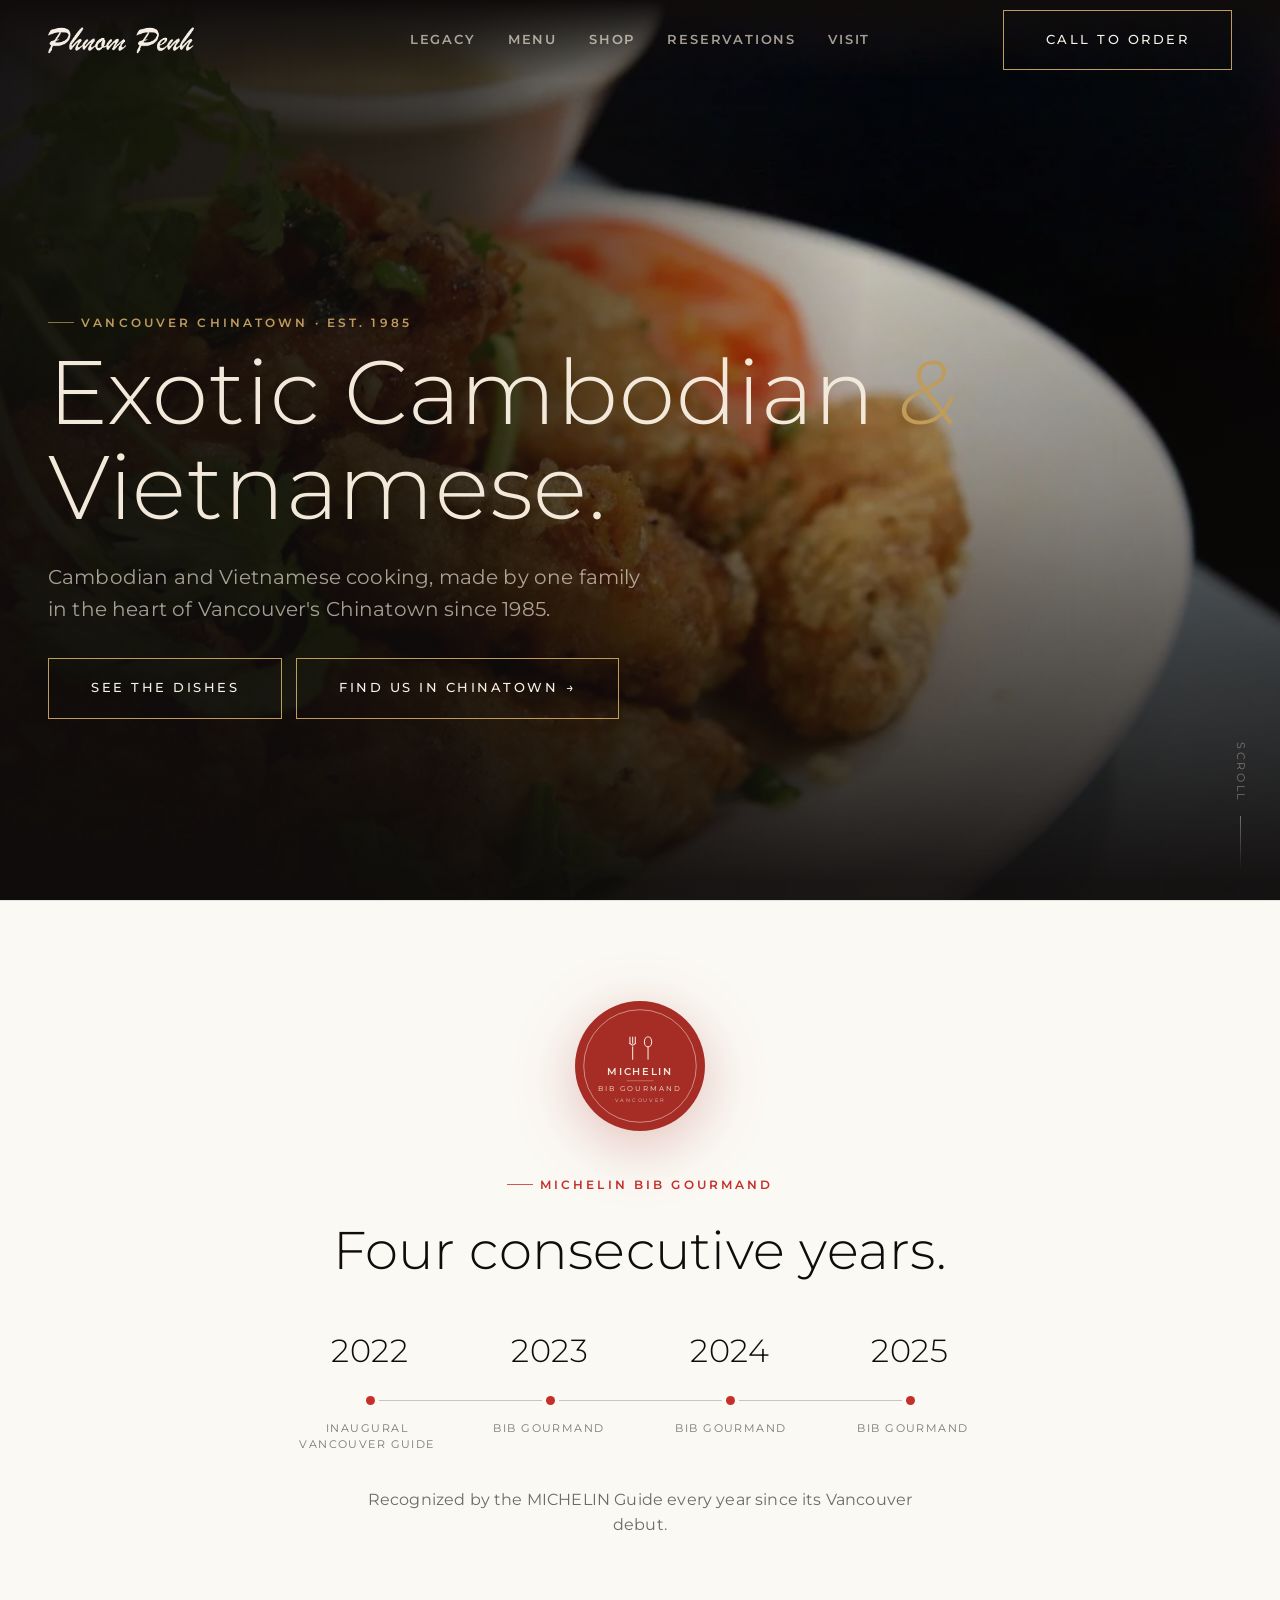
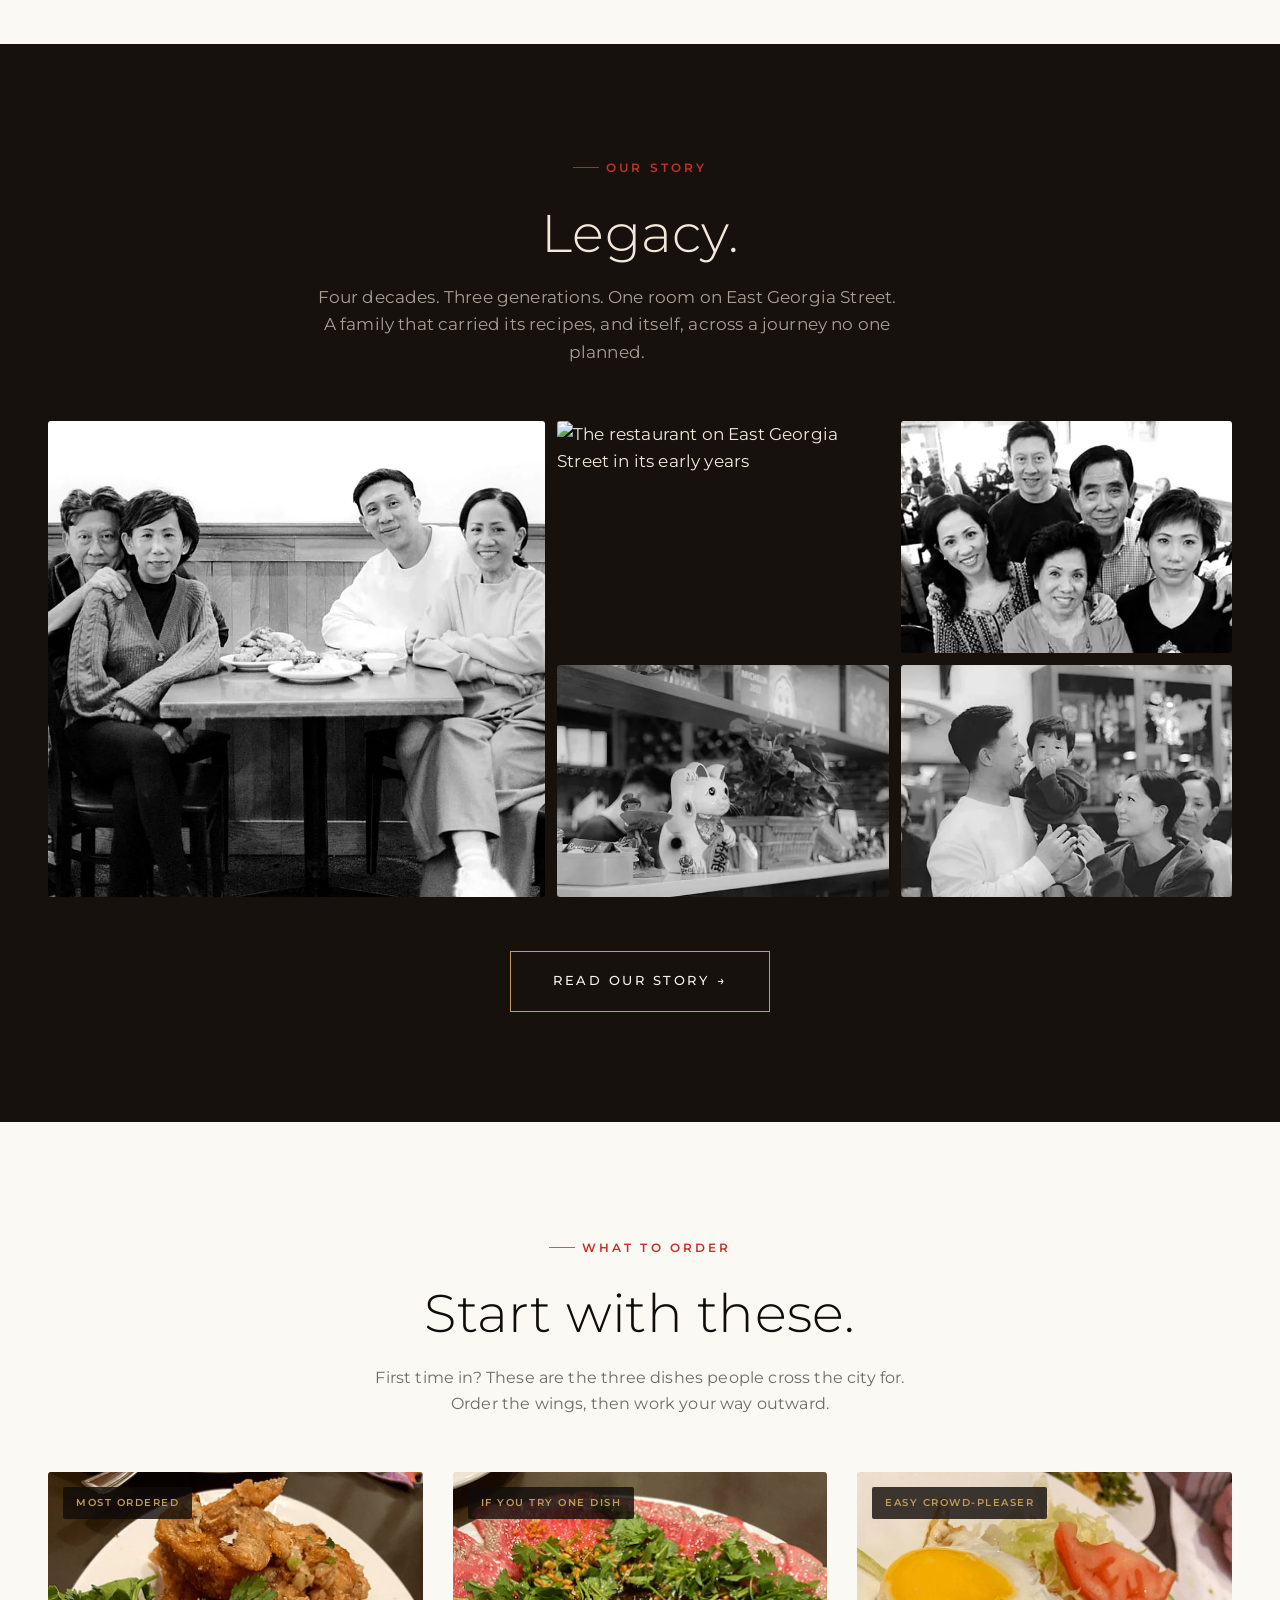
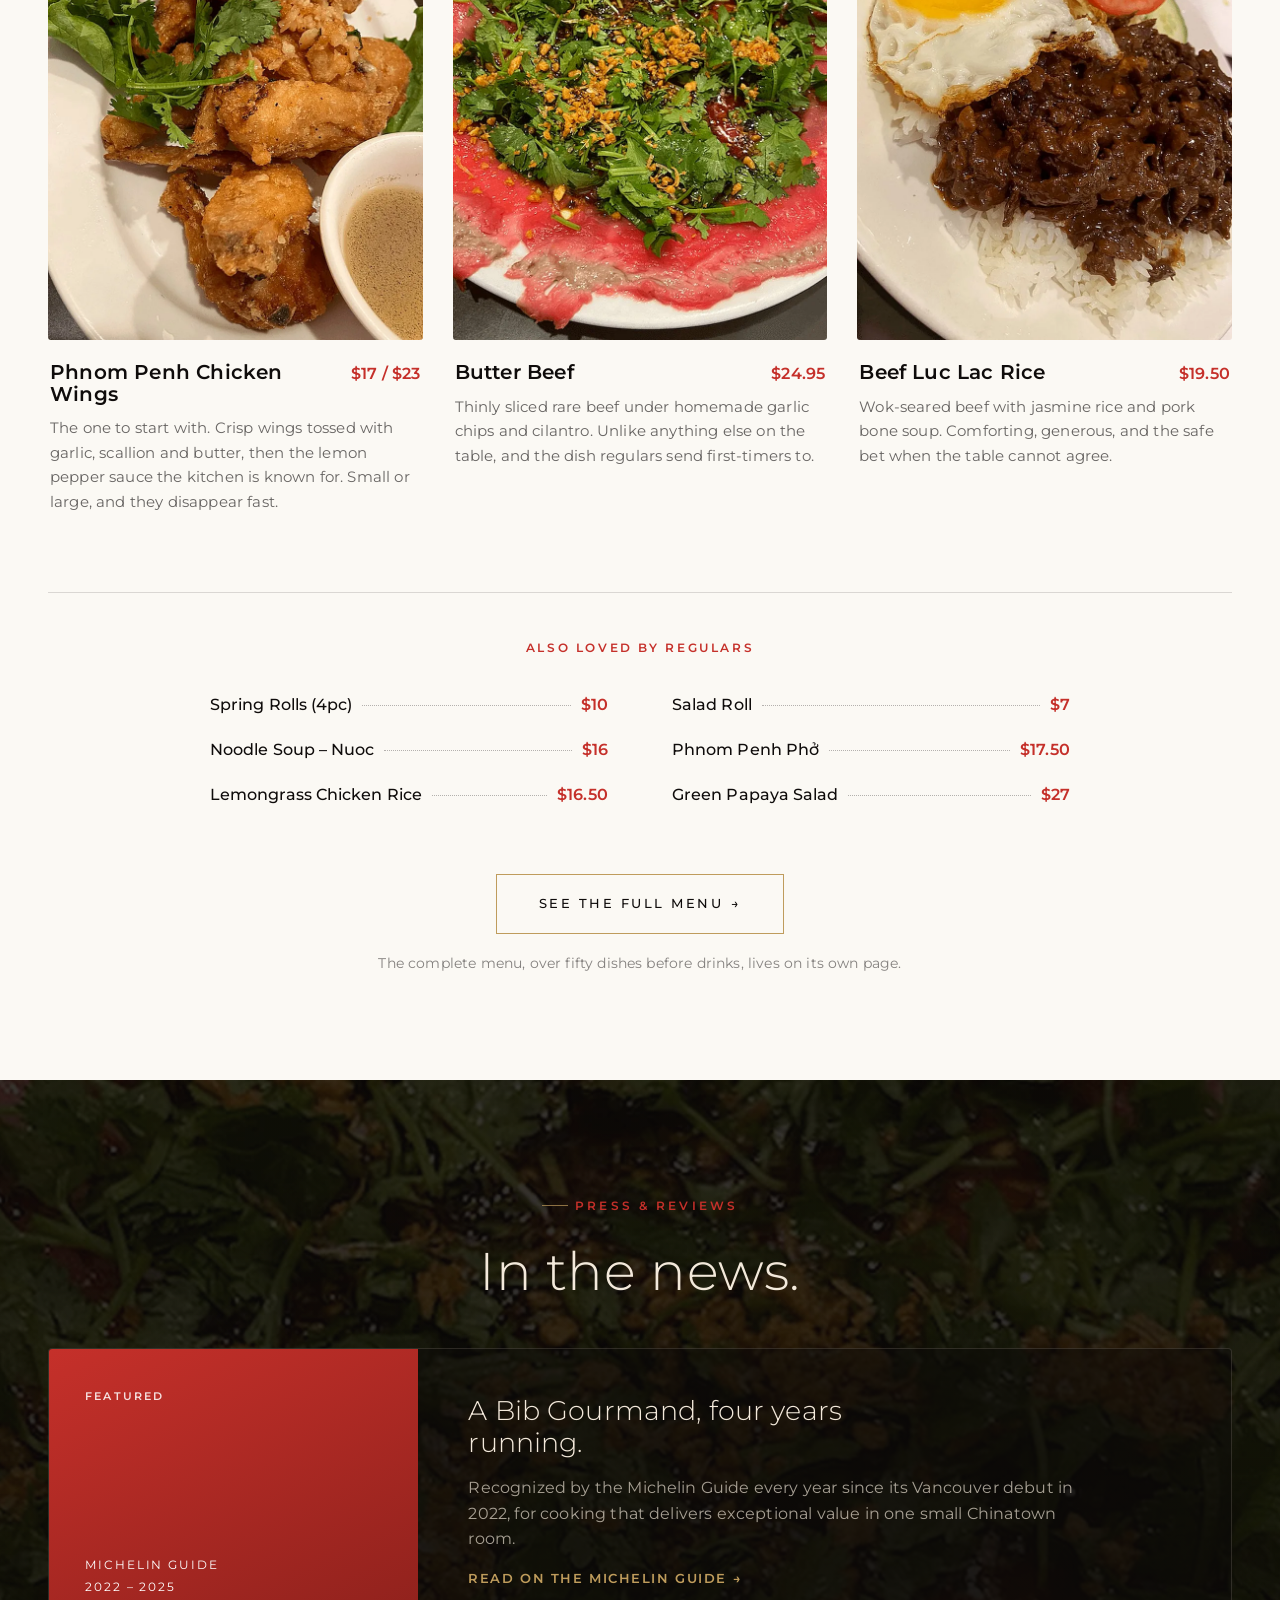
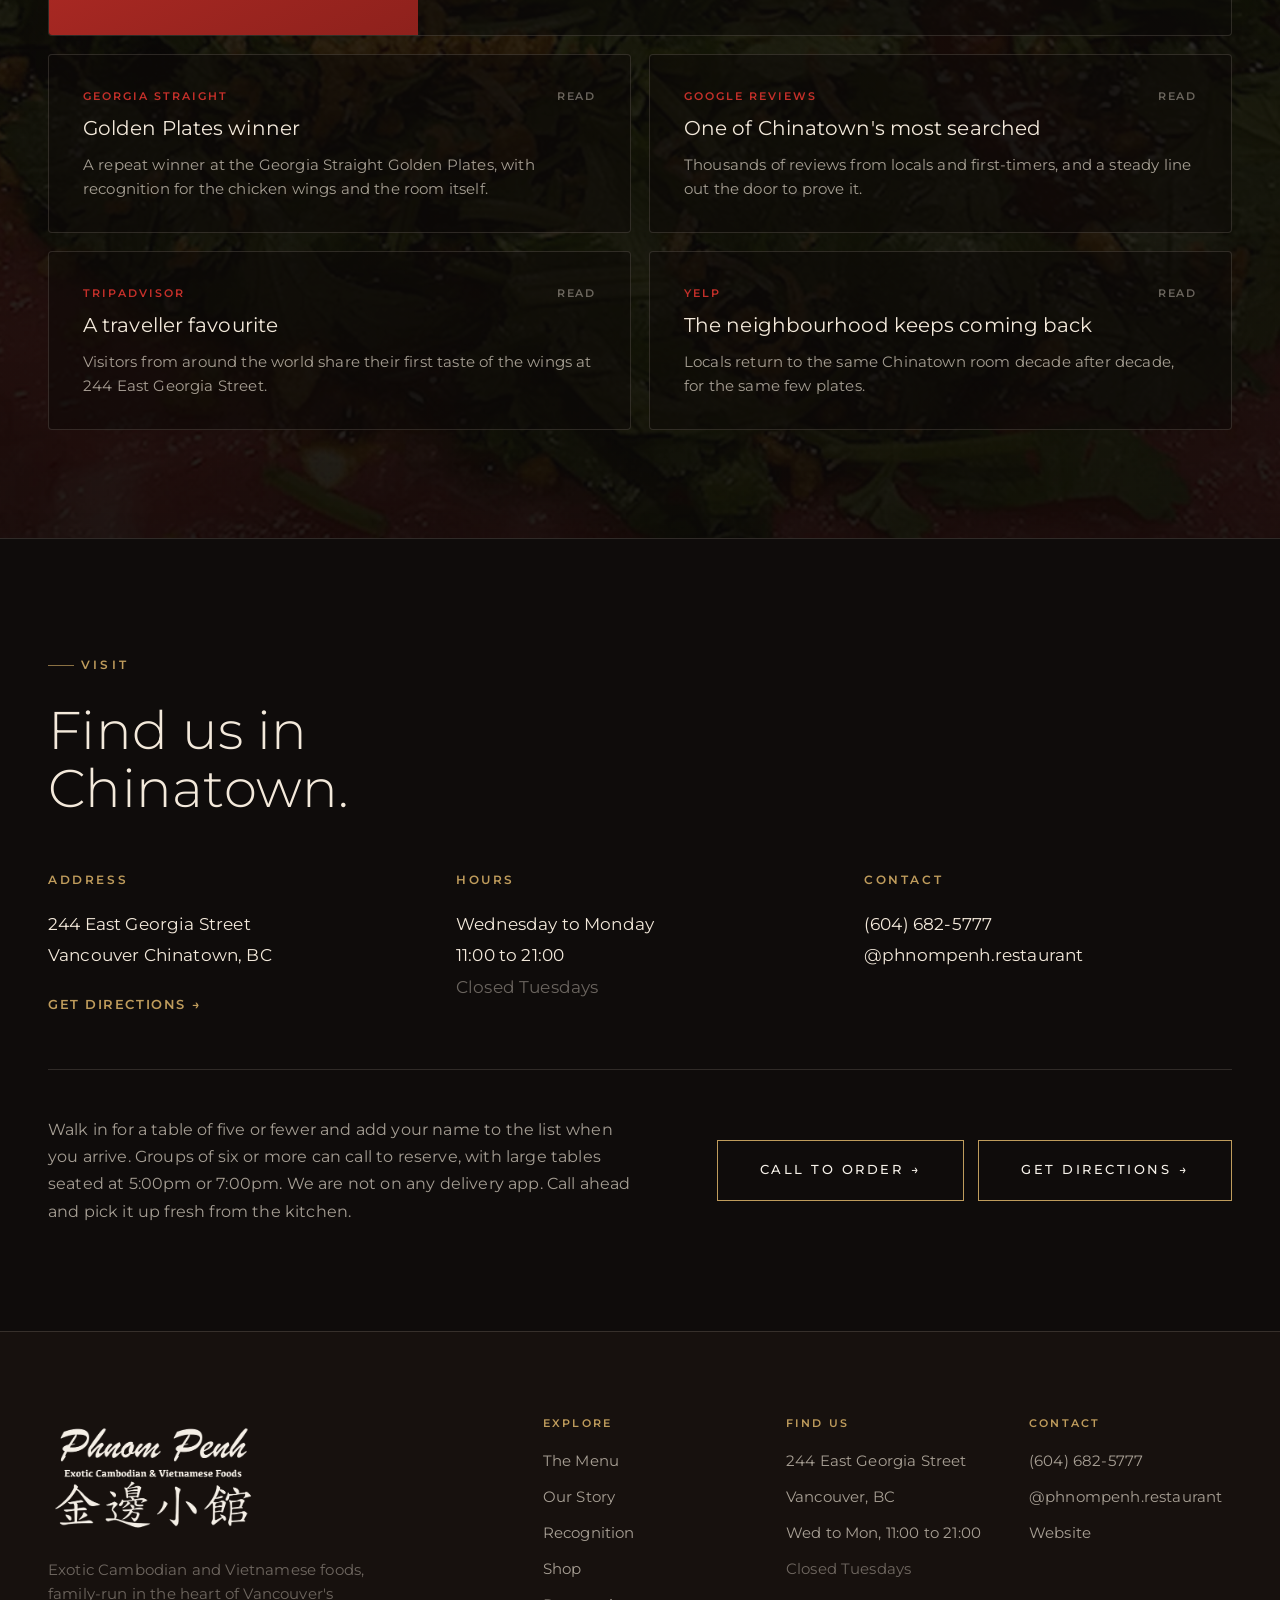
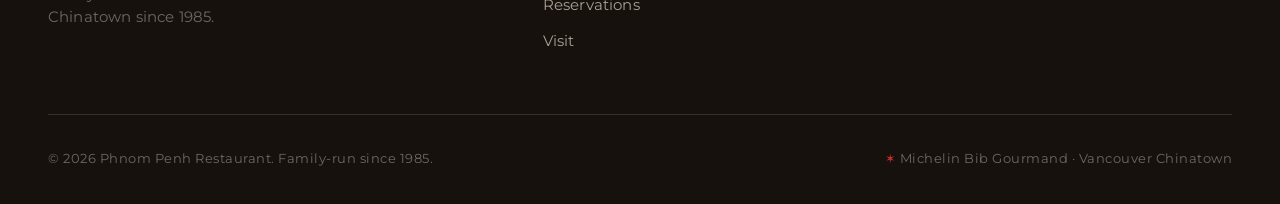
==== index.html @ 56e38b64 "Initial commit" ====
<!DOCTYPE html>
<html lang="en">
<head>
<meta charset="utf-8">
<meta name="viewport" content="width=device-width, initial-scale=1">
<title>Phnom Penh | Exotic Cambodian &amp; Vietnamese | Vancouver Chinatown</title>
<meta name="description" content="Phnom Penh is a family-run Cambodian and Vietnamese institution in Vancouver's Chinatown. Home of the legendary deep-fried chicken wings and butter beef. Michelin Bib Gourmand, serving since 1985.">
<link rel="preconnect" href="https://fonts.googleapis.com">
<link rel="preconnect" href="https://fonts.gstatic.com" crossorigin>
<link href="https://fonts.googleapis.com/css2?family=Montserrat:ital,wght@0,300;0,400;0,500;0,600;0,700;1,300&display=swap" rel="stylesheet">
<link rel="stylesheet" href="css/styles.css">
<link rel="preload" as="image" href="images/hero-chicken-wings.webp" type="image/webp" fetchpriority="high">
<script src="js/site.js" defer></script>
</head>
<body>

<div class="head-slot" data-partial="header"></div>

<main id="top">

  <!-- hero -->
  <section class="hero" aria-label="Welcome">
    <div class="hero-bg" role="img" aria-label="A mound of Phnom Penh's deep-fried garlic chicken wings"></div>
    <div class="hero-scrim"></div>
    <div class="wrap hero-inner">
      <p class="eyebrow reveal d1">Vancouver Chinatown &middot; Est. 1985</p>
      <h1 class="reveal d2">Exotic Cambodian <span class="amp">&amp;</span> Vietnamese.</h1>
      <p class="hero-sub reveal d3">Cambodian and Vietnamese cooking, made by one family in the heart of Vancouver's Chinatown since 1985.</p>
      <div class="hero-cta reveal d4">
        <a class="btn btn-red" href="#dishes">See the dishes</a>
        <a class="btn btn-ghost" href="#visit">Find us in Chinatown <span class="ar">&rarr;</span></a>
      </div>
    </div>
    <div class="scroll-cue" aria-hidden="true">Scroll</div>
  </section>

  <!-- michelin recognition -->
  <section class="mich" id="michelin" aria-label="Michelin Bib Gourmand recognition">
    <div class="wrap mich-wrap">
      <div class="mich-emblem reveal">
        <svg viewBox="0 0 200 200" role="img" aria-label="Michelin Guide Bib Gourmand emblem">
          <circle cx="100" cy="100" r="97" fill="#A62C26"/>
          <circle cx="100" cy="100" r="84" fill="none" stroke="#F3E9DB" stroke-opacity="0.7" stroke-width="1.1"/>
          <g stroke="#F3E9DB" stroke-width="1.7" fill="none" stroke-linecap="round" stroke-linejoin="round" opacity="0.94">
            <ellipse cx="112" cy="64" rx="5.4" ry="7.6"/>
            <path d="M112,71 L112,90"/>
            <path d="M85,57 L85,66 M89,57 L89,66 M93,57 L93,66"/>
            <path d="M84.5,66 Q89,71.5 93.5,66"/>
            <path d="M89,71.5 L89,90"/>
          </g>
          <text x="100" y="114" text-anchor="middle" fill="#F3E9DB" font-family="Montserrat, sans-serif" font-weight="600" font-size="15.5" letter-spacing="2.6">MICHELIN</text>
          <line x1="80" y1="122" x2="120" y2="122" stroke="#F3E9DB" stroke-opacity="0.5" stroke-width="1"/>
          <text x="100" y="138" text-anchor="middle" fill="#F3E9DB" font-family="Montserrat, sans-serif" font-weight="400" font-size="10.5" letter-spacing="3">BIB GOURMAND</text>
          <text x="100" y="154" text-anchor="middle" fill="#F3E9DB" fill-opacity="0.62" font-family="Montserrat, sans-serif" font-weight="500" font-size="7.5" letter-spacing="2.6">VANCOUVER</text>
        </svg>
      </div>
      <p class="eyebrow mich-eyebrow reveal d1">Michelin Bib Gourmand</p>
      <h2 class="mich-h2 reveal d2">Four consecutive years.</h2>
      <div class="mich-tl reveal d3">
        <div class="mich-years">
          <span>2022</span><span>2023</span><span>2024</span><span>2025</span>
        </div>
        <div class="mich-track">
          <span class="mt-dot"></span><span class="mt-dot"></span><span class="mt-dot"></span><span class="mt-dot"></span>
        </div>
        <div class="mich-labels">
          <span>Inaugural Vancouver Guide</span><span>Bib Gourmand</span><span>Bib Gourmand</span><span>Bib Gourmand</span>
        </div>
      </div>
      <p class="mich-sub reveal d3">Recognized by the MICHELIN Guide every year since its Vancouver debut.</p>
    </div>
  </section>


  <!-- legacy -->
  <section class="legacy" id="legacy" aria-label="Our story">
    <div class="wrap">
      <div class="legacy-head reveal">
        <p class="eyebrow">Our Story</p>
        <h2 class="legacy-h2">Legacy.</h2>
        <p class="legacy-lead">Four decades. Three generations. One room on East Georgia Street. A family that carried its recipes, and itself, across a journey no one planned.</p>
      </div>
      <div class="legacy-collage reveal d2">
        <picture class="lc-big">
          <source srcset="images/family-at-the-table.webp" type="image/webp">
          <img src="images/family-at-the-table.jpg" width="900" height="900" alt="The family together at the table" loading="lazy" decoding="async">
        </picture>
        <picture class="lc-full">
          <source srcset="images/restaurant-early-years.webp" type="image/webp">
          <img src="images/restaurant-early-years.jpg" width="560" height="460" alt="The restaurant on East Georgia Street in its early years" loading="lazy" decoding="async">
        </picture>
        <picture class="lc-full">
          <source srcset="images/family-early-vancouver.webp" type="image/webp">
          <img src="images/family-early-vancouver.jpg" width="560" height="460" alt="The family in the early Vancouver years" loading="lazy" decoding="async">
        </picture>
        <picture class="lc-half">
          <source srcset="images/dining-room-interior.webp" type="image/webp">
          <img src="images/dining-room-interior.jpg" width="560" height="460" alt="Inside the Chinatown dining room" loading="lazy" decoding="async">
        </picture>
        <picture class="lc-half">
          <source srcset="images/three-generations.webp" type="image/webp">
          <img src="images/three-generations.jpg" width="560" height="460" alt="Three generations of the family" loading="lazy" decoding="async">
        </picture>
      </div>
      <div class="legacy-cta-wrap reveal d3">
        <a class="btn btn-red" href="story.html">Read our story <span class="ar">&rarr;</span></a>
      </div>
    </div>
  </section>

  <!-- popular dishes -->
  <section class="popular" id="dishes" aria-label="Popular dishes">
    <div class="wrap">
      <div class="pop-head reveal">
        <p class="eyebrow">What to Order</p>
        <h2>Start with these.</h2>
        <p class="pop-lead">First time in? These are the three dishes people cross the city for. Order the wings, then work your way outward.</p>
      </div>

      <div class="pop-grid reveal d1">
        <figure class="pop">
          <div class="pop-img"><span class="pop-tag">Most ordered</span><picture>
            <source srcset="images/chicken-wings.webp" type="image/webp">
            <img src="images/chicken-wings.jpg" width="760" height="950" alt="A plate of deep-fried chicken wings with fried garlic, cilantro and a dipping sauce" loading="lazy" decoding="async">
          </picture></div>
          <figcaption class="pop-body">
            <h3>Phnom Penh Chicken Wings<span class="pop-price">$17 / $23</span></h3>
            <p class="pop-why">The one to start with. Crisp wings tossed with garlic, scallion and butter, then the lemon pepper sauce the kitchen is known for. Small or large, and they disappear fast.</p>
          </figcaption>
        </figure>
        <figure class="pop">
          <div class="pop-img"><span class="pop-tag">If you try one dish</span><picture>
            <source srcset="images/butter-beef.webp" type="image/webp">
            <img src="images/butter-beef.jpg" width="760" height="950" alt="Paper-thin raw beef spread across a plate under fried garlic and cilantro" loading="lazy" decoding="async">
          </picture></div>
          <figcaption class="pop-body">
            <h3>Butter Beef<span class="pop-price">$24.95</span></h3>
            <p class="pop-why">Thinly sliced rare beef under homemade garlic chips and cilantro. Unlike anything else on the table, and the dish regulars send first-timers to.</p>
          </figcaption>
        </figure>
        <figure class="pop">
          <div class="pop-img"><span class="pop-tag">Easy crowd-pleaser</span><picture>
            <source srcset="images/beef-luc-lac.webp" type="image/webp">
            <img src="images/beef-luc-lac.jpg" width="760" height="950" alt="Savoury beef and a fried egg over steamed rice with tomato and lettuce" loading="lazy" decoding="async">
          </picture></div>
          <figcaption class="pop-body">
            <h3>Beef Luc Lac Rice<span class="pop-price">$19.50</span></h3>
            <p class="pop-why">Wok-seared beef with jasmine rice and pork bone soup. Comforting, generous, and the safe bet when the table cannot agree.</p>
          </figcaption>
        </figure>
      </div>

      <div class="pop-more reveal d2">
        <h4>Also loved by regulars</h4>
        <div class="pop-more-list">
          <span class="pm"><span class="pm-name">Spring Rolls (4pc)</span><span class="pm-dots"></span><span class="pm-price">$10</span></span>
          <span class="pm"><span class="pm-name">Salad Roll</span><span class="pm-dots"></span><span class="pm-price">$7</span></span>
          <span class="pm"><span class="pm-name">Noodle Soup &#8211; Nuoc</span><span class="pm-dots"></span><span class="pm-price">$16</span></span>
          <span class="pm"><span class="pm-name">Phnom Penh Ph&#7903;</span><span class="pm-dots"></span><span class="pm-price">$17.50</span></span>
          <span class="pm"><span class="pm-name">Lemongrass Chicken Rice</span><span class="pm-dots"></span><span class="pm-price">$16.50</span></span>
          <span class="pm"><span class="pm-name">Green Papaya Salad</span><span class="pm-dots"></span><span class="pm-price">$27</span></span>
        </div>
      </div>

      <div class="pop-cta reveal d3">
        <a class="btn btn-red" href="menu.html">See the full menu <span class="ar">&rarr;</span></a>
        <p class="pop-note">The complete menu, over fifty dishes before drinks, lives on its own page.</p>
      </div>
    </div>
  </section>

  <!-- news & reviews -->
  <section class="news" id="news" aria-label="News and reviews">
    <div class="wrap">
      <div class="news-head reveal">
        <p class="eyebrow">Press &amp; Reviews</p>
        <h2>In the news.</h2>
      </div>

      <a class="news-feature reveal d1" href="https://guide.michelin.com/en/search?q=Phnom%20Penh" target="_blank" rel="noopener">
        <div class="nf-side">
          <span class="nf-label">Featured</span>
          <span class="nf-meta">Michelin Guide<br>2022 &ndash; 2025</span>
        </div>
        <div class="nf-main">
          <h3>A Bib Gourmand, four years running.</h3>
          <p>Recognized by the Michelin Guide every year since its Vancouver debut in 2022, for cooking that delivers exceptional value in one small Chinatown room.</p>
          <span class="link">Read on the Michelin Guide <span class="ar">&rarr;</span></span>
        </div>
      </a>

      <div class="news-grid">
        <a class="nc reveal" href="https://www.straight.com/" target="_blank" rel="noopener">
          <div class="nc-top"><span class="nc-src">Georgia Straight</span><span class="nc-read">Read</span></div>
          <h3>Golden Plates winner</h3>
          <p>A repeat winner at the Georgia Straight Golden Plates, with recognition for the chicken wings and the room itself.</p>
        </a>
        <a class="nc reveal d1" href="https://www.google.com/maps/search/?api=1&amp;query=Phnom+Penh+244+East+Georgia+Street+Vancouver" target="_blank" rel="noopener">
          <div class="nc-top"><span class="nc-src">Google Reviews</span><span class="nc-read">Read</span></div>
          <h3>One of Chinatown's most searched</h3>
          <p>Thousands of reviews from locals and first-timers, and a steady line out the door to prove it.</p>
        </a>
        <a class="nc reveal d1" href="https://www.tripadvisor.com/Search?q=Phnom+Penh+Vancouver" target="_blank" rel="noopener">
          <div class="nc-top"><span class="nc-src">Tripadvisor</span><span class="nc-read">Read</span></div>
          <h3>A traveller favourite</h3>
          <p>Visitors from around the world share their first taste of the wings at 244 East Georgia Street.</p>
        </a>
        <a class="nc reveal d2" href="https://www.yelp.com/search?find_desc=Phnom+Penh&amp;find_loc=Vancouver+BC" target="_blank" rel="noopener">
          <div class="nc-top"><span class="nc-src">Yelp</span><span class="nc-read">Read</span></div>
          <h3>The neighbourhood keeps coming back</h3>
          <p>Locals return to the same Chinatown room decade after decade, for the same few plates.</p>
        </a>
      </div>
    </div>
  </section>

  <!-- visit -->
  <section class="visit" id="visit">
    <div class="wrap">
      <div class="visit-head reveal">
        <p class="eyebrow">Visit</p>
        <h2>Find us in Chinatown.</h2>
      </div>
      <div class="visit-grid">
        <div class="visit-col reveal">
          <h4>Address</h4>
          <p>244 East Georgia Street<br>Vancouver Chinatown, BC</p>
          <a class="link" href="https://www.google.com/maps/search/?api=1&amp;query=Phnom+Penh+244+East+Georgia+Street+Vancouver" target="_blank" rel="noopener">Get directions <span class="ar">&rarr;</span></a>
        </div>
        <div class="visit-col reveal d1">
          <h4>Hours</h4>
          <p>Wednesday to Monday<br>11:00 to 21:00<br><span class="muted">Closed Tuesdays</span></p>
        </div>
        <div class="visit-col reveal d2">
          <h4>Contact</h4>
          <p><a href="tel:+16046825777">(604) 682-5777</a><br><a href="https://www.instagram.com/phnompenh.restaurant" target="_blank" rel="noopener">@phnompenh.restaurant</a></p>
        </div>
      </div>
      <div class="visit-note reveal d2">
        <p>Walk in for a table of five or fewer and add your name to the list when you arrive. Groups of six or more can call to reserve, with large tables seated at 5:00pm or 7:00pm. We are not on any delivery app. Call ahead and pick it up fresh from the kitchen.</p>
        <div class="visit-cta">
          <a class="btn btn-red" href="tel:+16046825777">Call to order <span class="ar">&rarr;</span></a>
          <a class="btn btn-ghost" href="https://www.google.com/maps/search/?api=1&amp;query=Phnom+Penh+244+East+Georgia+Street+Vancouver" target="_blank" rel="noopener">Get directions <span class="ar">&rarr;</span></a>
        </div>
      </div>
    </div>
  </section>

</main>

<div data-partial="footer"></div>

</body>
</html>
---- css/styles.css ----
/* ==========================================================================
   Phnom Penh Restaurant
   Every value here is recorded in DESIGN.md sections 2 through 5.
   Nothing is styled anywhere else. No inline styles, no <style> blocks.

   1.  Tokens
   2.  Base and resets
   3.  Container
   4.  Eyebrow
   5.  Buttons
   6.  Utility bar          RESERVED
   7.  Header and nav
   8.  Mobile menu
   9.  Hero
   10. Reveal animation
   11. Ticker               RESERVED
   12. Story                RESERVED
   13. Icons rail           RESERVED
   14. Feature              RESERVED
   15. Visit two-up         RESERVED, and superseded below by section 23
   16. Footer               superseded below by section 24
   17. Responsive, upper
   18. Michelin recognition
   19. Legacy
   20. Menu                 RESERVED
   21. Popular dishes
   22. News and reviews
   23. Visit
   24. Footer
   25. Page head, story chapters, shop
   26. Responsive

   RESERVED means no page uses it yet. These are the parts bin for story.html,
   menu.html and visit.html, about 8KB in total. They are kept on purpose, not
   by accident. Once those three pages are built, delete whatever is still
   unused. See DESIGN.md section 11.

   Sections 15 and 16 stay where they are, in this order, because 23 and 24
   override them. Moving or merging the pairs changes what renders.
   ========================================================================== */

/* --------------------------------------------------------------------------
   1. Tokens                                              DESIGN.md 2
   -------------------------------------------------------------------------- */
:root{
  --ink:#0F0C0B;                        /* page ground, darkest */
  --ink-2:#17110E;                      /* second dark ground, legacy and footer */
  --ink-3:#1F1814;                      /* third dark ground, panels */
  --paper:#F3E9DB;                      /* warm cream, text on dark grounds */
  --surface:#FBF9F4;                    /* near white, the two light section grounds */
  --paper-dim:rgba(243,233,219,.66);    /* secondary text on dark */
  --paper-faint:rgba(243,233,219,.40);  /* tertiary text on dark */
  --red:#C5302A;                        /* accent, prices, rules, dots, nav underline */
  --red-deep:#9E241F;                   /* dark stop of red gradients */
  --gold:#BF9C5C;                       /* button borders, eyebrows, labels */
  --line:rgba(243,233,219,.14);         /* hairline on dark */
  --line-strong:rgba(243,233,219,.26);  /* hairline on dark, hover */
  --maxw:1240px;                        /* content container */
  --ease:cubic-bezier(.22,.61,.36,1);
}

/* --------------------------------------------------------------------------
   2. Base and resets
   -------------------------------------------------------------------------- */
*{box-sizing:border-box}
html{scroll-behavior:smooth}
body{
  margin:0;background:var(--ink);color:var(--paper);
  font-family:"Montserrat",system-ui,sans-serif;
  font-size:16.5px;line-height:1.65;letter-spacing:.01em;
  -webkit-font-smoothing:antialiased;text-rendering:optimizeLegibility;
  overflow-x:hidden;
}
h1,h2,h3{font-family:"Montserrat",sans-serif;font-weight:300;
  line-height:1.1;letter-spacing:.005em;margin:0;}

/* Section heading. One size for every section on every page, DESIGN.md 3.
   The colour and the max-width stay with each section. */
.mich-h2,.legacy-h2,.pop-head h2,.news-head h2,.visit-head h2,.chapter-body h2{
  font-size:clamp(2rem,4.6vw,3.3rem)}
a{color:inherit;text-decoration:none}
img{display:block;max-width:100%}
::selection{background:var(--red);color:var(--paper)}
:focus-visible{outline:2px solid var(--gold);outline-offset:3px;border-radius:2px}

.wrap{max-width:var(--maxw);margin:0 auto;padding:0 28px}

.eyebrow{font-size:12px;font-weight:600;letter-spacing:.26em;text-transform:uppercase;
  color:var(--gold);display:inline-flex;align-items:center;gap:.6em;}
.eyebrow::before{content:"";width:26px;height:1px;background:var(--gold);opacity:.7}

/* ---------- buttons ---------- */
.btn{display:inline-flex;align-items:center;justify-content:center;gap:.6em;font-weight:500;font-size:12.5px;
  letter-spacing:.2em;text-transform:uppercase;padding:19px 42px;border-radius:0;
  border:1.5px solid var(--gold);background:transparent;color:#F6F1E9;
  transition:background .35s var(--ease),color .35s var(--ease),border-color .35s var(--ease);cursor:pointer;white-space:nowrap}
.btn-red{background:transparent;color:#F6F1E9;border:1.5px solid var(--gold)}
.btn-red:hover{background:var(--gold);color:#171310;border-color:var(--gold)}
.btn-ghost{border-color:var(--gold);color:#F6F1E9}
.btn-ghost:hover{background:var(--gold);color:#171310;border-color:var(--gold)}
.btn .ar{transition:transform .3s var(--ease)}
.btn:hover .ar{transform:translateX(4px)}

/* ---------- utility bar ---------- */
.util{background:linear-gradient(180deg,#CD342D 0%,#B02A24 55%,var(--red-deep) 100%);color:var(--paper);box-shadow:inset 0 -1px 0 rgba(0,0,0,.22);font-size:12px;letter-spacing:.14em;
  text-transform:uppercase;font-weight:600}
.util .wrap{display:flex;justify-content:space-between;align-items:center;
  gap:16px;min-height:38px;padding-top:8px;padding-bottom:8px}
.util .star{color:var(--gold)}
.util a{display:inline-flex;align-items:center;gap:.5em;transition:opacity .25s}
.util a:hover{opacity:.78}
.util .util-r .ar{transition:transform .25s var(--ease)}
.util a:hover .ar{transform:translateX(3px)}

/* ---------- header ---------- */
/* The slot the header partial replaces. 80px is the nav height, so the page
   lays out identically before and after the swap and nothing jumps. */
.head-slot{height:80px}
.site-head{position:sticky;top:0;z-index:60;transition:background .4s var(--ease),border-color .4s}
.site-head::after{content:"";position:absolute;inset:0;background:linear-gradient(var(--ink),rgba(15,12,11,0));
  opacity:1;transition:opacity .4s;z-index:-1;pointer-events:none}
.site-head.solid{background:rgba(15,12,11,.92);backdrop-filter:blur(10px);
  border-bottom:1px solid var(--line)}
.site-head.solid::after{opacity:0}
.nav{position:relative;display:flex;align-items:center;min-height:80px}
.nav-link{font-size:13px;font-weight:600;letter-spacing:.14em;text-transform:uppercase;
  color:var(--paper-dim);position:relative;padding:6px 0;transition:color .25s}
.nav-link::after{content:"";position:absolute;left:0;bottom:0;height:1.5px;width:0;
  background:var(--red);transition:width .3s var(--ease)}
.nav-link:hover{color:var(--paper)}
.nav-link:hover::after{width:100%}
.brand{flex:0 0 auto}
.nav-links{position:absolute;left:50%;top:50%;transform:translate(-50%,-50%);display:flex;align-items:center;gap:32px}
.brand img{height:30px;width:auto}
.nav-cta{margin-left:auto;flex:0 0 auto}
.burger{display:none;background:none;border:0;color:var(--paper);cursor:pointer;
  width:42px;height:42px;align-items:center;justify-content:center}
.burger span{display:block;width:22px;height:2px;background:var(--paper);position:relative}
.burger span::before,.burger span::after{content:"";position:absolute;left:0;width:22px;height:2px;background:var(--paper);transition:.3s}
.burger span::before{top:-7px}.burger span::after{top:7px}

.mobile-menu{position:fixed;inset:0;z-index:55;background:var(--ink);
  display:flex;flex-direction:column;justify-content:center;gap:8px;padding:32px;
  transform:translateY(-100%);transition:transform .45s var(--ease);visibility:hidden}
.mobile-menu.open{transform:translateY(0);visibility:visible}
.mobile-menu a{font-family:"Montserrat",sans-serif;font-weight:300;font-size:28px;letter-spacing:.01em;
  color:var(--paper);padding:17px 0;border-bottom:1px solid var(--line)}
.mobile-menu a:last-child{border:0}
.mm-close{position:absolute;top:22px;right:22px;font-size:34px;background:none;border:0;color:var(--paper);cursor:pointer;line-height:1}

/* ---------- hero ---------- */
.hero{position:relative;min-height:100vh;display:flex;align-items:center;
  overflow:hidden;margin-top:-80px;padding-top:80px}
.hero-bg{position:absolute;inset:0;
  background-image:url('../images/hero-chicken-wings.jpg');
  background-image:image-set(url('../images/hero-chicken-wings.webp') type('image/webp'),url('../images/hero-chicken-wings.jpg') type('image/jpeg'));
  background-size:cover;background-position:68% 50%;transform:scale(1.08);
  animation:heroZoom 24s var(--ease) forwards;z-index:0}
@keyframes heroZoom{to{transform:scale(1)}}
.hero-scrim{position:absolute;inset:0;z-index:1;pointer-events:none;
  background:
    linear-gradient(94deg,rgba(15,12,11,.94) 0%,rgba(15,12,11,.80) 34%,rgba(15,12,11,.18) 66%,rgba(15,12,11,.34) 100%),
    linear-gradient(0deg,rgba(15,12,11,.94) 2%,rgba(15,12,11,.30) 45%,rgba(15,12,11,0) 78%);}
/* Centred, then nudged just below the optical centre. The nudge is capped so
   it stays a nudge on a tall monitor, and it is small enough that the block
   never overflows a short window. Replaces align-items:flex-end, which pinned
   the block to the floor and left up to 57 percent of the hero empty above it
   on a tall screen. DESIGN.md 5. */
.hero-inner{position:relative;z-index:2;width:100%;padding-top:calc(60px + min(6svh, 56px));padding-bottom:74px}
.hero h1{font-size:clamp(2.9rem,7vw,5.6rem);max-width:17ch;line-height:1.06;letter-spacing:.008em}
.hero h1 .amp{font-weight:300;font-style:italic;color:var(--gold)}
.hero-sub{margin:26px 0 34px;max-width:46ch;font-size:clamp(1.05rem,1.6vw,1.35rem);
  color:var(--paper-dim);line-height:1.55}
.hero-cta{display:flex;flex-wrap:wrap;gap:14px}
.scroll-cue{position:absolute;right:30px;bottom:30px;z-index:2;font-size:11px;
  letter-spacing:.24em;text-transform:uppercase;color:var(--paper-faint);
  writing-mode:vertical-rl;display:flex;align-items:center;gap:14px}
.scroll-cue::after{content:"";width:1px;height:54px;background:linear-gradient(var(--paper-faint),transparent);
  animation:cue 2.2s var(--ease) infinite}
@keyframes cue{0%{transform:scaleY(.2);transform-origin:top}50%{transform:scaleY(1);transform-origin:top}50.1%{transform-origin:bottom}100%{transform:scaleY(.2);transform-origin:bottom}}

.reveal{opacity:0;transform:translateY(26px);transition:opacity .9s var(--ease),transform .9s var(--ease)}
.reveal.in{opacity:1;transform:none}
.d1{transition-delay:.08s}.d2{transition-delay:.18s}.d3{transition-delay:.28s}.d4{transition-delay:.38s}

/* ---------- ticker (signature) ---------- */
.ticker{background:linear-gradient(180deg,#CB332C 0%,#B92D27 40%,var(--red-deep) 100%);color:var(--paper);border-top:1px solid rgba(0,0,0,.18);
  border-bottom:1px solid rgba(0,0,0,.22);box-shadow:inset 0 10px 22px -14px rgba(0,0,0,.55),inset 0 -10px 22px -14px rgba(0,0,0,.55);padding:22px 0;overflow:hidden}
.ticker-track{display:flex;width:max-content;animation:marquee 38s linear infinite}
.ticker:hover .ticker-track{animation-play-state:paused}
.ticker-seg{display:flex;align-items:center}
.ticker-item{font-weight:700;
  font-size:clamp(1.5rem,3.4vw,2.5rem);letter-spacing:-.01em;
  text-transform:uppercase;padding:0 .55em;white-space:nowrap}
.ticker-star{color:var(--gold);font-size:clamp(1rem,2vw,1.5rem);padding:0 .15em}
@keyframes marquee{to{transform:translateX(-50%)}}

/* ---------- story (cream) ---------- */
.story{background:var(--surface);color:var(--ink);padding:104px 0}
.story-grid{display:grid;grid-template-columns:1.05fr .95fr;gap:60px;align-items:start}
.story h2{font-size:clamp(2.2rem,5vw,3.9rem);color:var(--ink);max-width:14ch;margin-top:16px}
.story .eyebrow{color:var(--red)}
.story .eyebrow::before{background:var(--red)}
.story p{color:rgba(15,12,11,.74);margin:0 0 18px;max-width:52ch}
.story p:first-of-type{margin-top:4px}
.badges{display:flex;flex-wrap:wrap;gap:10px;margin-top:30px}
.badge{font-size:11.5px;font-weight:700;letter-spacing:.1em;text-transform:uppercase;
  border:1px solid rgba(15,12,11,.18);border-radius:999px;padding:9px 15px;color:rgba(15,12,11,.7)}
.badge b{color:var(--red)}
.story-logo{margin-top:42px;padding-top:34px;border-top:1px solid rgba(15,12,11,.14)}
.story-logo img{width:min(360px,80%)}
.story-logo span{display:block;margin-top:14px;font-size:13px;letter-spacing:.16em;
  text-transform:uppercase;color:rgba(15,12,11,.5)}

/* ---------- icons rail ---------- */
.rail-sec{padding:104px 0 110px;background:var(--ink)}
.rail-head{display:flex;justify-content:space-between;align-items:flex-end;gap:30px;margin-bottom:42px}
.rail-head h2{font-size:clamp(2.1rem,5vw,3.6rem);max-width:16ch}
.rail-head .lead{color:var(--paper-dim);max-width:40ch;margin-top:14px}
.rail{display:flex;gap:22px;overflow-x:auto;scroll-snap-type:x mandatory;
  padding:6px 28px 30px;margin:0 -28px;-webkit-overflow-scrolling:touch;
  scrollbar-width:thin;scrollbar-color:var(--red) transparent}
.rail::-webkit-scrollbar{height:6px}
.rail::-webkit-scrollbar-thumb{background:var(--red);border-radius:3px}
.rail::-webkit-scrollbar-track{background:var(--line)}
.card{flex:0 0 340px;scroll-snap-align:start}
.card-img{position:relative;aspect-ratio:5/4;overflow:hidden;border-radius:3px;background:var(--ink-2)}
.card-img img{width:100%;height:100%;object-fit:cover;transition:transform .7s var(--ease)}
.card:hover .card-img img{transform:scale(1.07)}
.card-tag{position:absolute;top:14px;left:14px;z-index:2;font-size:10.5px;font-weight:700;
  letter-spacing:.14em;text-transform:uppercase;background:var(--ink);color:var(--gold);
  padding:6px 11px;border-radius:999px;display:flex;align-items:center;gap:.4em}
.card-body{padding:18px 2px 0}
.card h3{font-size:1.18rem;font-weight:600;letter-spacing:.01em;display:flex;align-items:baseline;gap:.5em}
.card h3 .num{font-size:.8rem;color:var(--red);font-weight:700;letter-spacing:.05em}
.card p{color:var(--paper-dim);font-size:.95rem;margin:9px 0 0;line-height:1.5}
.card .underline{height:1.5px;width:34px;background:var(--red);margin-top:16px;transition:width .4s var(--ease)}
.card:hover .underline{width:100%}
.rail-hint{margin-top:6px;font-size:12px;letter-spacing:.18em;text-transform:uppercase;color:var(--paper-faint)}

/* ---------- feature ---------- */
.feature{position:relative;min-height:78vh;display:flex;align-items:center;overflow:hidden}
.feature-bg{position:absolute;inset:0;background-position:center;background-size:cover;z-index:0}
/* No background-image on purpose. The photograph is a content choice, so the
   page that uses .feature sets it, following the pattern in .hero-bg. */
.feature-scrim{position:absolute;inset:0;z-index:1;
  background:linear-gradient(90deg,rgba(15,12,11,.92) 0%,rgba(15,12,11,.74) 40%,rgba(15,12,11,.30) 100%)}
.feature-inner{position:relative;z-index:2;padding:90px 0;max-width:640px}
.feature h2{font-size:clamp(2.2rem,5.4vw,4.1rem);margin:18px 0 0}
.feature p{color:var(--paper-dim);margin:22px 0 32px;max-width:48ch;font-size:1.1rem}

/* ---------- visit two-up ---------- */
.visit{padding:104px 0;background:var(--ink-2);border-top:1px solid var(--line)}
.visit-head{margin-bottom:46px;max-width:30ch}
.visit-head h2{margin-top:14px}  /* size comes from the shared section heading rule */
.two-up{display:grid;grid-template-columns:1fr 1fr;gap:22px}
.panel{background:var(--ink-3);border:1px solid var(--line);border-radius:4px;
  padding:42px 40px;position:relative;overflow:hidden;transition:border-color .35s,transform .35s var(--ease)}
.panel::before{content:"";position:absolute;left:0;top:0;height:100%;width:3px;background:var(--red);
  transform:scaleY(0);transform-origin:top;transition:transform .45s var(--ease)}
.panel:hover{border-color:var(--line-strong);transform:translateY(-3px)}
.panel:hover::before{transform:scaleY(1)}
.panel h3{font-size:1.7rem;font-weight:700;margin:16px 0 14px}
.panel p{color:var(--paper-dim);margin:0 0 26px;max-width:42ch}
.panel .addr{font-weight:700;font-size:1.25rem;
  color:var(--paper);margin:0 0 6px;letter-spacing:-.01em}
/* Text link. Was scoped to .panel, which no page uses, so every .link on the
   site rendered as plain body text. Now global, DESIGN.md 5. */
.link{font-size:13px;font-weight:600;letter-spacing:.12em;text-transform:uppercase;
  color:var(--gold);display:inline-flex;align-items:center;gap:.5em}
.link .ar{transition:transform .3s var(--ease)}
.link:hover .ar{transform:translateX(4px)}

/* ---------- footer ---------- */
.foot{background:var(--ink);border-top:1px solid var(--line);padding:74px 0 34px}
.foot-brand img{width:230px;height:auto;margin-bottom:18px}
.foot-brand p{color:var(--paper-faint);font-size:.92rem;max-width:30ch;margin:0}
.foot-col{display:block}
.foot-col h4{font-size:11.5px;letter-spacing:.2em;text-transform:uppercase;color:var(--gold);
  margin:0 0 16px;font-family:"Montserrat",sans-serif;font-weight:700}
.foot-col a,.foot-col span{display:block;color:var(--paper-dim);font-size:.95rem;margin-bottom:11px;transition:color .25s}
.foot-col a:hover{color:var(--paper)}
.foot-bottom{display:flex;justify-content:space-between;align-items:center;flex-wrap:wrap;gap:12px;
  margin-top:60px;padding-top:24px;border-top:1px solid var(--line);
  font-size:12.5px;letter-spacing:.04em;color:var(--paper-faint)}
.foot-bottom .star{color:var(--red)}

/* ---------- responsive ---------- */

@media(prefers-reduced-motion:reduce){
  *{animation:none!important;transition:none!important;scroll-behavior:auto!important}
  .hero-bg{transform:scale(1)}
  .reveal{opacity:1;transform:none}
  .ticker-track{transform:none}
}

.card h3 .price{margin-left:auto;color:var(--gold);font-weight:600;font-size:1.02rem;letter-spacing:.01em}
.story-photo{margin-top:42px;padding-top:34px;border-top:1px solid rgba(15,12,11,.14)}
.story-photo img{width:min(380px,92%);border-radius:4px;display:block}
.story-photo span{display:block;margin-top:14px;font-size:13px;letter-spacing:.16em;text-transform:uppercase;color:rgba(15,12,11,.5)}

/* ---------- michelin recognition ---------- */
.mich{background:var(--surface);color:var(--ink);padding:98px 0 106px;border-top:1px solid rgba(15,12,11,.10)}
.mich-wrap{max-width:860px;margin:0 auto;text-align:center;display:flex;flex-direction:column;align-items:center}
.mich-emblem{width:134px;height:134px;margin-bottom:30px;filter:drop-shadow(0 14px 30px rgba(166,44,38,.28))}
.mich-emblem svg{width:100%;height:100%;display:block}
.mich-eyebrow{color:var(--red);justify-content:center}
.mich-eyebrow::before{background:var(--red);opacity:.8}
.mich-h2{color:var(--ink);margin-top:14px;max-width:22ch}
.mich-tl{width:100%;max-width:720px;margin:46px auto 0}
.mich-years{display:grid;grid-template-columns:repeat(4,1fr)}
.mich-years span{font-family:"Montserrat",sans-serif;font-weight:300;font-size:2rem;color:var(--ink);letter-spacing:.02em}
.mich-track{position:relative;display:grid;grid-template-columns:repeat(4,1fr);align-items:center;margin:18px 0 16px}
.mich-track::before{content:"";position:absolute;left:12.5%;right:12.5%;top:50%;height:1px;background:rgba(15,12,11,.22)}
.mich-track .mt-dot{justify-self:center;width:9px;height:9px;border-radius:50%;background:var(--red);position:relative;z-index:1;box-shadow:0 0 0 4px var(--surface)}
/* minmax(0,1fr), not 1fr. A bare 1fr track cannot shrink below its widest
   unbreakable word, so "Inaugural" and "Gourmand" forced the four tracks to
   312px inside a 280px container and the page scrolled sideways below 353px. */
.mich-labels{display:grid;grid-template-columns:repeat(4,minmax(0,1fr));gap:8px}
.mich-labels span{font-size:11px;letter-spacing:.13em;text-transform:uppercase;color:rgba(15,12,11,.55);padding:0 6px;line-height:1.45}
.mich-sub{color:rgba(15,12,11,.6);max-width:50ch;margin:34px auto 0;font-size:1rem;line-height:1.6}

/* ---------- legacy ---------- */
.legacy{background:var(--ink-2);color:var(--paper);padding:102px 0 110px}
.legacy-head{text-align:center;max-width:660px;margin:0 auto}
.legacy-head .eyebrow{color:var(--red);justify-content:center}
.legacy-head .eyebrow::before{background:var(--red);opacity:.85}
.legacy-h2{color:var(--paper);margin-top:14px}
.legacy-lead{color:var(--paper-dim);margin:22px 0 0;max-width:54ch;font-size:1.05rem;line-height:1.66}
.legacy-collage{display:grid;grid-template-columns:1.5fr 1fr 1fr;grid-template-rows:232px 232px;gap:12px;margin:54px 0 46px}
.legacy-collage picture{display:block;width:100%;height:100%}
.legacy-collage img{width:100%;height:100%;object-fit:cover;object-position:center 22%;border-radius:3px;display:block}
.legacy-collage .lc-big{grid-column:1;grid-row:1 / 3}
.legacy-cta-wrap{text-align:center;margin-top:54px;display:flex;justify-content:center;gap:24px;flex-wrap:wrap}

/* ---------- menu section navigation ---------- */
.menu-nav{position:sticky;top:0;background:var(--surface);border-bottom:1px solid rgba(15,12,11,.14);
  z-index:40;padding:10px 0;display:none}
.menu-nav.on{display:block}
.menu-nav-track{display:flex;gap:34px;overflow-x:auto;overflow-y:hidden;scroll-behavior:smooth;
  -webkit-overflow-scrolling:touch;scrollbar-width:none;justify-content:center}
.menu-nav-track::-webkit-scrollbar{display:none}
.menu-nav-tab{flex-shrink:0;padding:8px 0;font-size:11px;font-weight:600;letter-spacing:.18em;
  text-transform:uppercase;color:rgba(15,12,11,.5);border-bottom:1.5px solid transparent;cursor:pointer;
  transition:color .2s,border-color .2s;white-space:nowrap}
.menu-nav-tab:hover{color:var(--ink)}
.menu-nav-tab.active{color:var(--ink);border-bottom-color:var(--red)}

/* ========== menu ========== */
.menu{background:var(--surface);color:var(--ink);padding:32px 0 104px}
.menu-head{max-width:760px;margin:0 auto 54px;text-align:center;display:flex;flex-direction:column;align-items:center}
.menu-head .eyebrow{color:var(--red);justify-content:center}
.menu-head .eyebrow::before{background:var(--red);opacity:.8}
.menu-head h2{color:var(--ink);margin-top:14px}
.menu-lead{color:rgba(15,12,11,.6);max-width:56ch;margin:22px auto 0;font-size:1.02rem;line-height:1.6}
.menu-cats{display:flex;flex-direction:column;gap:54px;align-items:center;padding-top:42px}
.menu-cat-title{font-size:.82rem;font-weight:600;letter-spacing:.24em;text-transform:uppercase;color:var(--ink);
  margin:0 0 24px;text-align:center;width:100%;max-width:900px}
.menu-items{display:grid;grid-template-columns:1fr 1fr;gap:24px 60px;max-width:900px;margin:0 auto}
.mi-top{display:flex;align-items:baseline;gap:8px}
.mi-name{font-weight:600;font-size:1rem;color:var(--ink);letter-spacing:.005em}
.mi-dots{flex:1;border-bottom:1px dotted rgba(15,12,11,.32);transform:translateY(-4px)}
.mi-price{color:var(--red);font-weight:600;font-size:.98rem;white-space:nowrap}
.mi-desc{color:rgba(15,12,11,.55);font-size:.9rem;margin:5px 0 0;line-height:1.5;max-width:46ch}
/* The real menu names every dish in three languages and marks the gluten free
   and vegetarian ones. DESIGN.md 5. */
.mi-alt{color:rgba(15,12,11,.45);font-size:.84rem;margin:3px 0 0;line-height:1.5;letter-spacing:.01em}
/* The printed menu sets every "Choice of" in bold on its own line, because it
   is what the customer has to decide, not description. Keep it that way. */
.mi-choice{font-size:.9rem;font-weight:600;color:var(--ink);margin:6px 0 0;line-height:1.5}
.mi-choice span{font-weight:400;color:rgba(15,12,11,.6)}
.mi-extra{font-size:.9rem;font-weight:600;color:var(--ink);margin:6px 0 0;line-height:1.5}
.mi-tag{display:inline-block;font-size:9px;font-weight:600;letter-spacing:.14em;text-transform:uppercase;
  color:var(--red);border:1px solid rgba(197,48,42,.35);border-radius:2px;padding:2px 5px;margin-left:7px;
  position:relative;top:-1px;white-space:nowrap}
.menu-cat-note{color:rgba(15,12,11,.5);font-size:.9rem;line-height:1.55;margin:0 0 26px;max-width:60ch}
.menu-cat-note b{display:block;font-weight:600;color:var(--ink);font-size:.96rem;margin-bottom:2px}
.menu-sub-title{font-size:.75rem;font-weight:600;letter-spacing:.24em;text-transform:uppercase;color:rgba(15,12,11,.5);
  margin:32px 0 16px;padding:16px 0 0;border-top:1px solid rgba(15,12,11,.08)}

/* menu as tabs */
.menu-cats > div{display:none}
.menu-cats > div.active{display:block}
.menu-addons{display:flex;flex-wrap:wrap;gap:10px 26px;margin-top:22px;padding-top:20px;
  border-top:1px solid rgba(15,12,11,.14)}
.menu-addons span{font-size:.9rem;color:rgba(15,12,11,.6)}
.menu-addons b{font-weight:600;color:var(--ink)}
.menu-addons i{font-style:normal;color:var(--red);font-weight:600}
.menu-foot{display:flex;justify-content:space-between;align-items:center;flex-wrap:wrap;gap:22px;
  margin-top:66px;padding-top:32px;border-top:1px solid rgba(15,12,11,.14)}
.menu-note{color:rgba(15,12,11,.5);font-size:.9rem;max-width:52ch;margin:0;line-height:1.55}


/* ========== visit (redesign) ========== */
.visit{background:var(--ink);color:var(--paper);padding:104px 0 106px}
.visit-head{margin-bottom:54px}
.visit-head .eyebrow{color:var(--gold)}
.visit-head h2{color:var(--paper)}
.visit-grid{display:grid;grid-template-columns:repeat(3,1fr);gap:40px;padding-bottom:48px;border-bottom:1px solid var(--line)}
.visit-col h4{font-size:.74rem;font-weight:600;letter-spacing:.22em;text-transform:uppercase;color:var(--gold);margin:0 0 18px}
.visit-col p{color:var(--paper);font-size:1.06rem;line-height:1.85;margin:0 0 18px}
.visit-col .muted{color:var(--paper-faint)}
.visit-col a:not(.link){color:var(--paper);text-decoration:none;transition:color .25s}
.visit-col a:not(.link):hover{color:var(--gold)}
.visit-note{display:flex;justify-content:space-between;align-items:center;gap:34px;flex-wrap:wrap;margin-top:46px}
.visit-note p{color:var(--paper-dim);max-width:54ch;margin:0;font-size:1rem;line-height:1.7}
.visit-cta{display:flex;gap:14px;flex-wrap:wrap}

/* ========== footer (redesign) ========== */
.foot{background:var(--ink-2);color:var(--paper);padding:82px 0 34px}
.foot-top{display:grid;grid-template-columns:1.25fr 2fr;gap:64px;align-items:start;padding-bottom:50px;border-bottom:1px solid var(--line)}
.foot-brand img{width:210px;height:auto;margin-bottom:20px}
.foot-brand p{color:var(--paper-faint);font-size:.92rem;max-width:34ch;margin:0;line-height:1.6}
.foot-cols{display:grid;grid-template-columns:repeat(3,1fr);gap:40px}
.foot-col h4{font-size:11px;letter-spacing:.2em;text-transform:uppercase;color:var(--gold);margin:0 0 16px;font-weight:600}
.foot-col a,.foot-col span{display:block;color:var(--paper-dim);font-size:.95rem;margin-bottom:11px;transition:color .25s;text-decoration:none}
.foot-col a:hover{color:var(--paper)}
.foot-col .muted{color:var(--paper-faint)}
.foot-bottom{display:flex;justify-content:space-between;align-items:center;flex-wrap:wrap;gap:12px;margin-top:34px;padding-top:0;border-top:none;font-size:12.5px;letter-spacing:.04em;color:var(--paper-faint)}
.foot-bottom .star{color:var(--red)}

/* ========== lower responsive ========== */

.mobile-menu a.mm-btn{align-self:stretch;justify-content:center;text-align:center;margin-top:30px;font-family:"Montserrat",sans-serif;
  font-weight:500;font-size:14px;letter-spacing:.22em;text-transform:uppercase;
  padding:27px 42px;border:1.5px solid var(--gold);color:#F6F1E9;background:transparent}
.mobile-menu a.mm-btn:hover{background:var(--gold);color:#171310;border-color:var(--gold)}

/* ========== popular dishes ========== */
.popular{background:var(--surface);color:var(--ink);padding:104px 0 104px}
.pop-head{max-width:720px;margin:0 auto 56px;text-align:center;display:flex;flex-direction:column;align-items:center}
.pop-head .eyebrow{color:var(--red);justify-content:center}
.pop-head .eyebrow::before{background:var(--red);opacity:.8}
.pop-head h2{color:var(--ink);margin-top:14px}
.pop-lead{color:rgba(15,12,11,.6);max-width:52ch;margin:22px auto 0;font-size:1.02rem;line-height:1.6}
.pop-grid{display:grid;grid-template-columns:repeat(3,1fr);gap:30px}
.pop{margin:0}
.pop-img{position:relative;aspect-ratio:4/5;overflow:hidden;border-radius:3px;background:#e9e2d5}
.pop-img picture{display:block;width:100%;height:100%}
.pop-img img{width:100%;height:100%;object-fit:cover;display:block;transition:transform .8s var(--ease)}
.pop:hover .pop-img img{transform:scale(1.05)}
.pop-tag{position:absolute;top:15px;left:15px;z-index:2;font-size:10px;font-weight:600;letter-spacing:.15em;
  text-transform:uppercase;background:rgba(15,12,11,.8);color:var(--gold);padding:8px 13px;border-radius:2px}
.pop-body{padding:22px 2px 0}
.pop-body h3{font-size:1.22rem;font-weight:600;color:var(--ink);display:flex;align-items:baseline;gap:.5em;letter-spacing:.01em}
.pop-body h3 .pop-price{margin-left:auto;color:var(--red);font-weight:600;font-size:1.02rem;white-space:nowrap}
.pop-why{color:rgba(15,12,11,.62);font-size:.96rem;margin:11px 0 0;line-height:1.6}
.pop-more{margin-top:78px;padding-top:46px;border-top:1px solid rgba(15,12,11,.14)}
.pop-more h4{font-size:.74rem;font-weight:600;letter-spacing:.22em;text-transform:uppercase;color:var(--red);text-align:center;margin:0 0 32px}
.pop-more-list{display:grid;grid-template-columns:1fr 1fr;gap:18px 64px;max-width:860px;margin:0 auto}
.pm{display:flex;align-items:baseline;gap:10px}
.pm-name{font-weight:500;color:var(--ink);font-size:1.02rem;letter-spacing:.005em}
.pm-dots{flex:1;border-bottom:1px dotted rgba(15,12,11,.3);transform:translateY(-4px)}
.pm-price{color:var(--red);font-weight:600;font-size:.98rem;white-space:nowrap}
.pop-cta{margin-top:66px;text-align:center;display:flex;flex-direction:column;align-items:center;gap:18px}
.pop-note{color:rgba(15,12,11,.5);font-size:.9rem;margin:0}
/* Buttons start as near-white for dark grounds. Every light section has to
   flip them to ink or they vanish. DESIGN.md 5. */
.popular .btn,.menu .btn,.mich .btn,.shop .btn{color:var(--ink)}

/* ========== news & reviews ========== */
.news{position:relative;color:var(--paper);padding:104px 0 108px;
  background-image:linear-gradient(rgba(10,8,7,.82),rgba(10,8,7,.9)),url('../images/butter-beef-news.jpg');
  background-image:linear-gradient(rgba(10,8,7,.82),rgba(10,8,7,.9)),image-set(url('../images/butter-beef-news.webp') type('image/webp'),url('../images/butter-beef-news.jpg') type('image/jpeg'));
  background-position:0% 0%,center;background-size:auto,cover;background-repeat:repeat,no-repeat}
.news-head{margin-bottom:48px;text-align:center;display:flex;flex-direction:column;align-items:center}
.news-head .eyebrow{color:var(--red);justify-content:center}
.news-head h2{color:var(--paper);margin-top:14px}
.news-feature{display:grid;grid-template-columns:1fr 2.2fr;border:1px solid var(--line);border-radius:4px;overflow:hidden;color:inherit;background:rgba(13,10,9,.5);transition:border-color .3s}
.news-feature:hover{border-color:var(--gold)}
.nf-side{background:linear-gradient(155deg,#C5302A 0%,#8E211C 100%);padding:38px 36px;display:flex;flex-direction:column;justify-content:space-between;gap:40px;min-height:236px}
.nf-label{font-size:11px;font-weight:600;letter-spacing:.2em;text-transform:uppercase;color:rgba(255,255,255,.85)}
.nf-meta{font-size:12px;letter-spacing:.16em;text-transform:uppercase;color:#fff;line-height:1.8}
.nf-main{padding:46px 50px;display:flex;flex-direction:column;gap:16px;justify-content:center}
.nf-main h3{font-size:1.7rem;font-weight:300;color:var(--paper);max-width:22ch;line-height:1.18;margin:0}
.nf-main p{color:var(--paper-dim);font-size:1rem;line-height:1.6;max-width:58ch;margin:0}
.news-grid{display:grid;grid-template-columns:1fr 1fr;gap:18px;margin-top:18px}
.nc{border:1px solid var(--line);border-radius:4px;padding:32px 34px;color:inherit;display:flex;flex-direction:column;gap:13px;background:rgba(13,10,9,.55);transition:border-color .3s,background .3s}
.nc:hover{border-color:var(--gold);background:rgba(13,10,9,.72)}
.nc-top{display:flex;justify-content:space-between;align-items:center}
.nc-src{font-size:11px;font-weight:600;letter-spacing:.18em;text-transform:uppercase;color:var(--red)}
.nc-read{font-size:11px;font-weight:600;letter-spacing:.16em;text-transform:uppercase;color:var(--paper-faint)}
.nc:hover .nc-read{color:var(--gold)}
.nc h3{font-size:1.24rem;font-weight:400;color:var(--paper);letter-spacing:.005em;margin:0}
.nc p{color:var(--paper-dim);font-size:.95rem;line-height:1.55;margin:0}

/* iOS hero height + mobile CTA fixes */
@supports (min-height:100svh){ .hero{min-height:100svh} }
.burger.open span{background:transparent}
.burger.open span::before{top:0;transform:rotate(45deg)}
.burger.open span::after{top:0;transform:rotate(-45deg)}


/* ---------- page head, interior pages ---------- */
/* The band needs its own bottom padding. With none, the lead paragraph's top
   margin collapses through and the text overflows the band by 26px, which is
   invisible on a page where the next section shares the dark ground and very
   visible on one where it does not. */
.page-head{background:var(--ink);color:var(--paper);padding:104px 0 78px}
/* The band already supplies the gap, so a section continuing on the same
   ground does not repeat it. Light sections keep their own top padding,
   because there the colour change is the boundary. */
.page-head + .chapters,
.page-head + .visit{padding-top:0}
.page-head .eyebrow{color:var(--red)}
.page-head .eyebrow::before{background:var(--red);opacity:.85}
.page-head h1{font-size:clamp(2.9rem,7vw,5.6rem);color:var(--paper);margin-top:14px;max-width:14ch}
.page-lead{color:var(--paper-dim);margin:26px 0 0;max-width:54ch;font-size:1.05rem;line-height:1.66}

/* ---------- story chapters ---------- */
.chapters{background:var(--ink);color:var(--paper);padding:78px 0 104px;position:relative}
.chapters::before{content:'';position:absolute;left:50%;top:0;bottom:0;width:1px;background:var(--line);transform:translateX(-50%)}
.chapter{display:grid;grid-template-columns:1fr 1.6fr;gap:64px;align-items:start;padding-bottom:78px;position:relative}
.chapter:last-of-type{padding-bottom:0}
.chapter::before{content:'';position:absolute;width:9px;height:9px;background:var(--red);border-radius:50%;top:0;left:50%;transform:translateX(-50%);z-index:10}
.chapter-center{grid-template-columns:1fr !important;gap:0 !important;text-align:center;max-width:54ch;margin:0 auto}
.chapter-center .chapter-body{margin-bottom:42px}
.chapter-center .chapter-media{margin-bottom:46px}
.chapter-center .chapter-body{grid-column:1 !important;border:none !important;padding:0 !important}
.chapter-alt{grid-template-columns:1.6fr 1fr}
.chapter-alt .chapter-media{order:1}
.chapter-alt .chapter-body{grid-column:1;border-left:none;border-right:1px solid var(--line);padding-left:0;padding-right:64px;text-align:right}
.chapter-media picture{display:block;width:100%}
.chapter-media img{width:100%;height:100%;object-fit:cover;object-position:center 22%;
  border-radius:3px;display:block;aspect-ratio:5/4;background:var(--ink-2)}
.chapter-media-full img{object-fit:contain;aspect-ratio:auto}
.chapter-media-final{margin-top:42px}
.chapter-body{grid-column:2;border-left:1px solid var(--line);padding-left:64px}
.chapter-body .eyebrow{color:var(--red)}
.chapter-body .eyebrow::before{background:var(--red);opacity:.85}
.chapter-body h2{color:var(--paper);margin-top:14px}
.chapter-body p{color:var(--paper-dim);margin:22px 0 0;max-width:54ch;font-size:1.05rem;line-height:1.66}
.chapters-final{margin:78px 0 0}
.chapters-final img{width:100%;height:100%;object-fit:cover;object-position:center 22%;
  border-radius:3px;display:block;aspect-ratio:16/9;background:var(--ink-2)}
.chapters-final figcaption{margin-top:14px;font-size:11px;font-weight:600;letter-spacing:.2em;
  text-transform:uppercase;color:var(--paper-faint)}
.chapters-cta{margin-top:78px;padding-top:46px;border-top:1px solid var(--line);
  display:flex;justify-content:space-between;align-items:center;gap:34px;flex-wrap:wrap}
.chapters-cta p{color:var(--paper-dim);max-width:44ch;margin:0;font-size:1rem;line-height:1.7}
.chapters-cta .visit-cta{display:flex;gap:14px;flex-wrap:wrap}


/* ---------- shop ---------- */
.shop{background:var(--surface);color:var(--ink);padding:104px 0}
.shop-grid{display:grid;grid-template-columns:repeat(3,1fr);gap:30px}
.shop-item{display:flex;flex-direction:column;gap:14px;padding:36px 32px;
  border:1px solid rgba(15,12,11,.14);border-radius:3px}
.shop-item h3{font-size:1.22rem;font-weight:600;color:var(--ink);letter-spacing:.01em}
.shop-item p{color:rgba(15,12,11,.6);font-size:.96rem;line-height:1.6;margin:0}
.shop-meta{margin-top:auto;padding-top:16px;border-top:1px solid rgba(15,12,11,.10);
  font-size:.84rem;color:rgba(15,12,11,.45);line-height:1.55}
.shop-foot{display:flex;justify-content:space-between;align-items:center;flex-wrap:wrap;gap:22px;
  margin-top:66px;padding-top:32px;border-top:1px solid rgba(15,12,11,.14)}
.shop-note{color:rgba(15,12,11,.5);font-size:.9rem;max-width:52ch;margin:0;line-height:1.55}

/* ==========================================================================
   26. Responsive. Two breakpoints, and only two.

     1024px   desktop -> tablet.  Nav becomes the burger, three up becomes
                                  two up, the footer top and the news
                                  feature stack.
       600px   tablet  -> phone.   Everything becomes one column.

   Every component switches on the same two numbers. These blocks sit at the
   end of the file so they win over every base rule without depending on where
   a component happens to be declared. If a new component seems to need a third
   breakpoint, the component is wrong, not the breakpoint set.
   DESIGN.md 4 and 12.
   ========================================================================== */

@media(max-width:1024px){
  /* nav */
  .nav-links{display:none}
  .nav-cta{display:none}
  .burger{display:inline-flex;margin-left:auto}

  /* three up becomes two up */
  .pop-grid{grid-template-columns:1fr 1fr;gap:26px}

  /* the featured panel stacks. Two up leaves its side rail under 160px wide
     at the bottom of the tablet range, which is not enough for the date. */
  .news-feature{grid-template-columns:1fr}
  .nf-side{min-height:auto;flex-direction:row;align-items:center;gap:20px;padding:22px 26px}
  .nf-main{padding:30px 26px}

  /* the brand stops sharing a row, so the footer columns get the full width */
  .foot-top{grid-template-columns:1fr;gap:38px}

  .shop-grid{grid-template-columns:1fr 1fr}

  /* menu nav */
  .menu-nav{padding:10px 0;top:0}
  .menu-nav-track{gap:26px}

  /* story chapters */
  .chapter{grid-template-columns:1fr 1.4fr;gap:40px;padding-bottom:60px}
  .chapter-body{padding-left:40px}

  /* reserved components, on the same two breakpoints */
  .story-grid{grid-template-columns:1fr;gap:36px}
  .two-up{grid-template-columns:1fr}
}

@media(max-width:600px){
  body{font-size:16px}
  .wrap{padding:0 20px}

  /* hero */
  .hero{min-height:86svh}
  .hero-bg{background-position:60% 50%}
  .hero-inner{padding-top:40px;padding-bottom:46px}
  .hero-cta{width:100%}
  .hero-cta .btn{width:100%}
  .scroll-cue{display:none}

  /* michelin */
  .mich{padding:76px 0 82px}
  .mich-years span{font-size:1.45rem}
  .mich-labels span{font-size:9.5px;letter-spacing:.06em;padding:0 3px}

  /* The collage stays three up on tablet. Its tiles span the full width once
     it goes two up, and at 1024px that upscaled a 560px source to 968px. */
  .legacy-collage{grid-template-columns:1fr 1fr;grid-template-rows:none;gap:8px}
  /* The <picture> is the sized box here, since .lc-* carries the aspect ratio.
     It goes height:auto so the ratio drives it, and the img keeps filling it. */
  .legacy-collage picture{height:auto}
  .legacy-collage img{object-position:center 22%}
  .legacy-collage .lc-big{grid-column:1 / 3;grid-row:auto;aspect-ratio:16/10}
  .legacy-collage .lc-full{grid-column:1 / 3;aspect-ratio:16/9}
  .legacy-collage .lc-half{aspect-ratio:4/5}

  .shop-grid{grid-template-columns:1fr}
  .shop{padding:76px 0}
  .shop-foot{flex-direction:column;align-items:flex-start;margin-top:46px}

  /* two up becomes one up */
  .pop-grid{grid-template-columns:1fr;gap:26px}
  .pop-img{aspect-ratio:16/11}
  .pop-more-list{grid-template-columns:1fr;gap:15px}
  .visit-grid{grid-template-columns:1fr;gap:30px}
  .visit-note{flex-direction:column;align-items:flex-start;gap:22px}
  .news-grid{grid-template-columns:1fr}
  .foot-cols{grid-template-columns:1fr}

  /* story chapters stack, spine and nodes hidden */
  .page-head{padding:76px 0 52px}
  .chapters::before{display:none}
  .chapter{grid-template-columns:1fr !important;gap:24px;padding-bottom:52px;position:static}
  .chapter::before{display:none}
  .chapter-alt{grid-template-columns:1fr !important}
  .chapter-alt .chapter-media{order:0}
  .chapter-alt .chapter-body{grid-column:1 !important;border:none !important;border-right:none !important;padding:0 !important;text-align:left !important}
  .chapter-body{grid-column:1;border-left:0;padding-left:0}
  .chapter-center{text-align:left;margin:0}
  .chapter-media img{aspect-ratio:16/10}
  .chapters{padding:60px 0 76px}
  .chapters-final{margin-top:52px}
  .chapters-cta{margin-top:52px;flex-direction:column;align-items:flex-start;gap:22px}

  /* reserved components */
  .util .wrap{font-size:10.5px;letter-spacing:.08em}
  .util-l span:nth-child(2){display:none}
  .rail-head{flex-direction:column;align-items:flex-start}
  .card{flex-basis:78vw}
  .panel{padding:32px 26px}
  .menu-items{grid-template-columns:1fr;gap:20px}
  .menu-foot{flex-direction:column;align-items:flex-start}
}
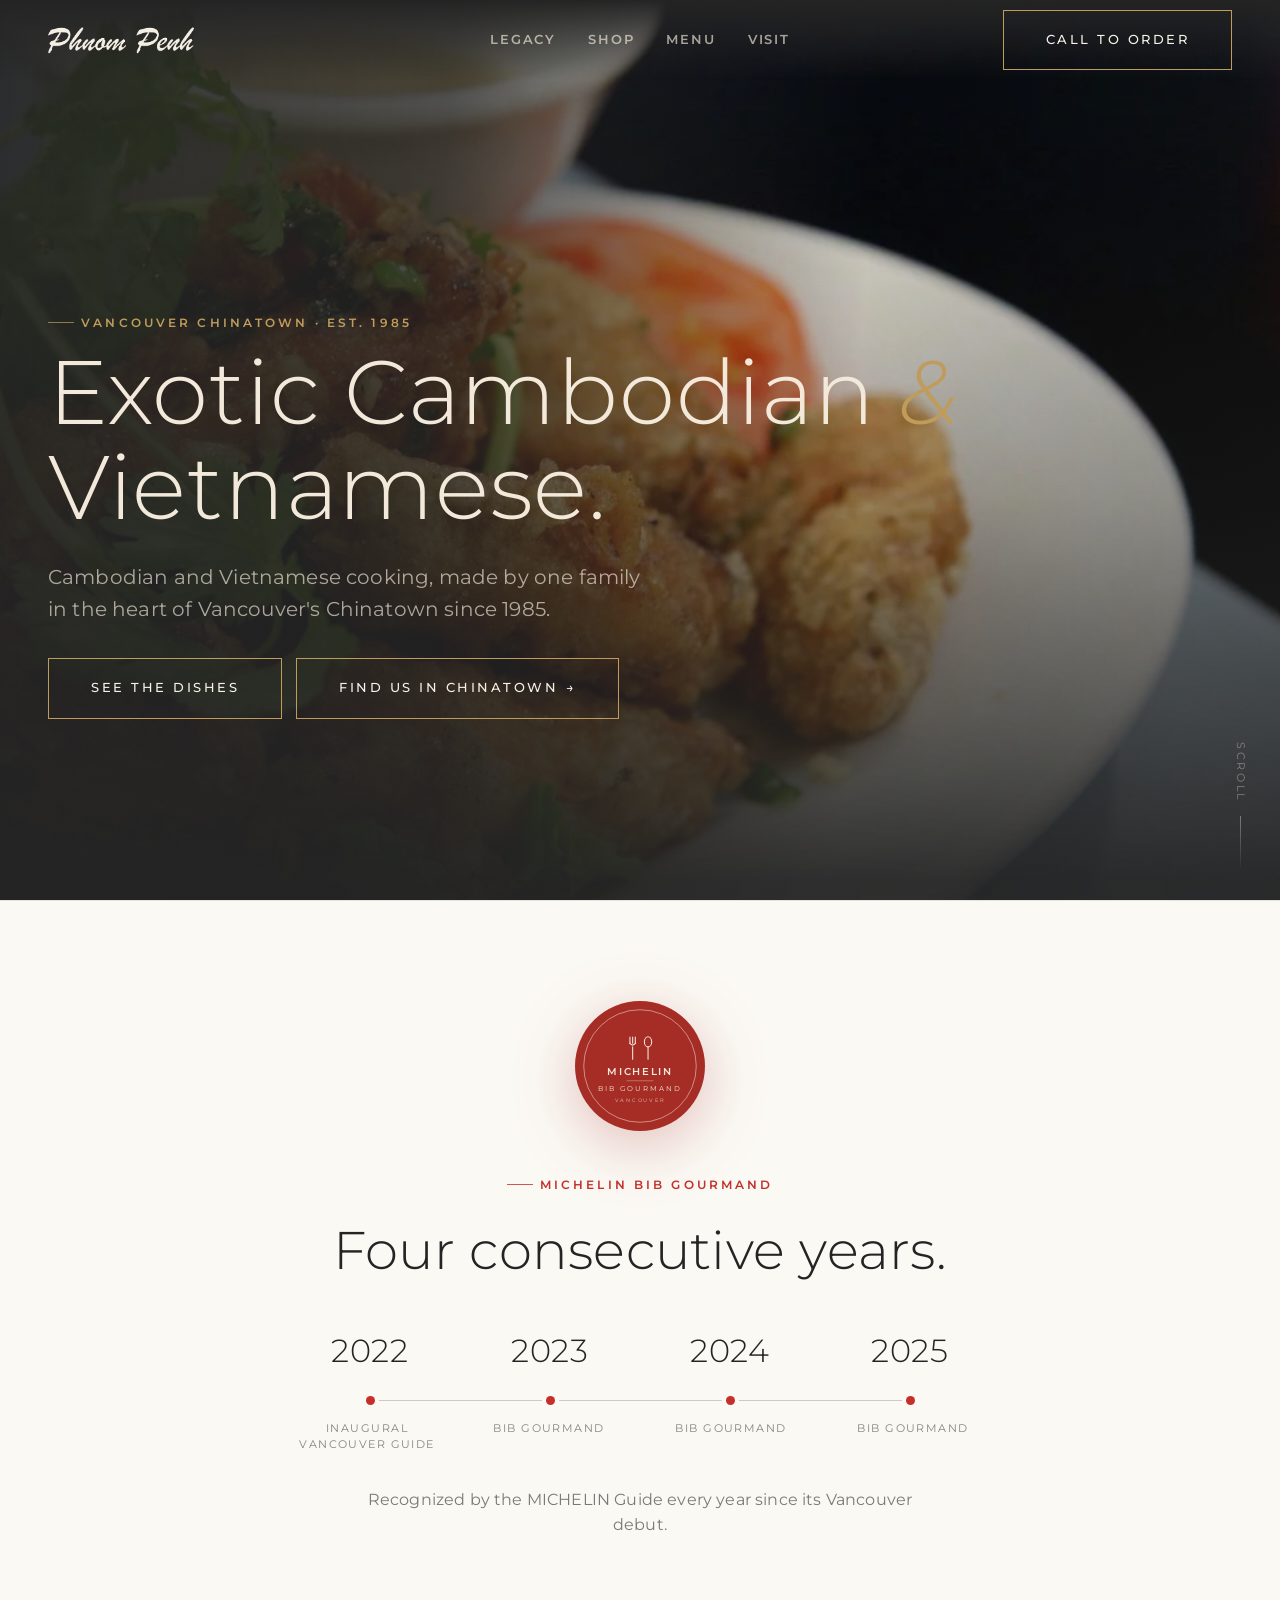
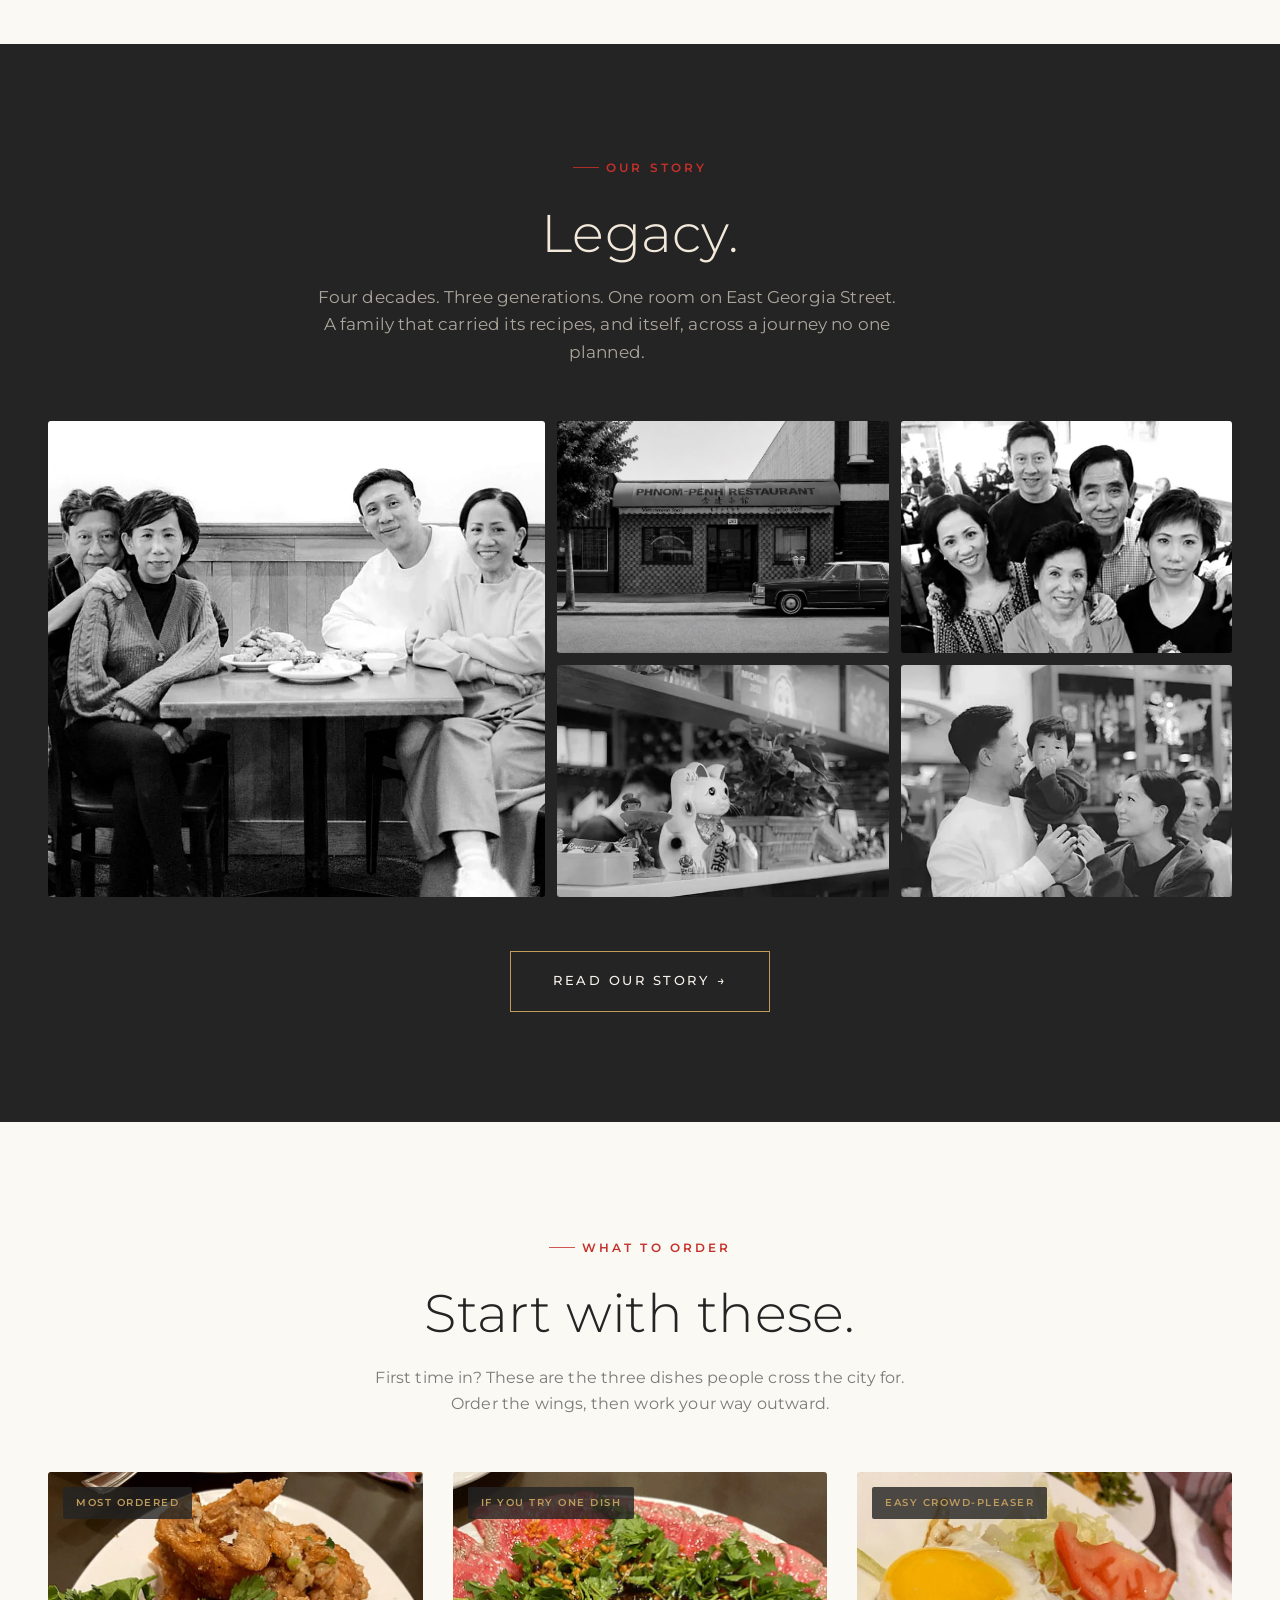
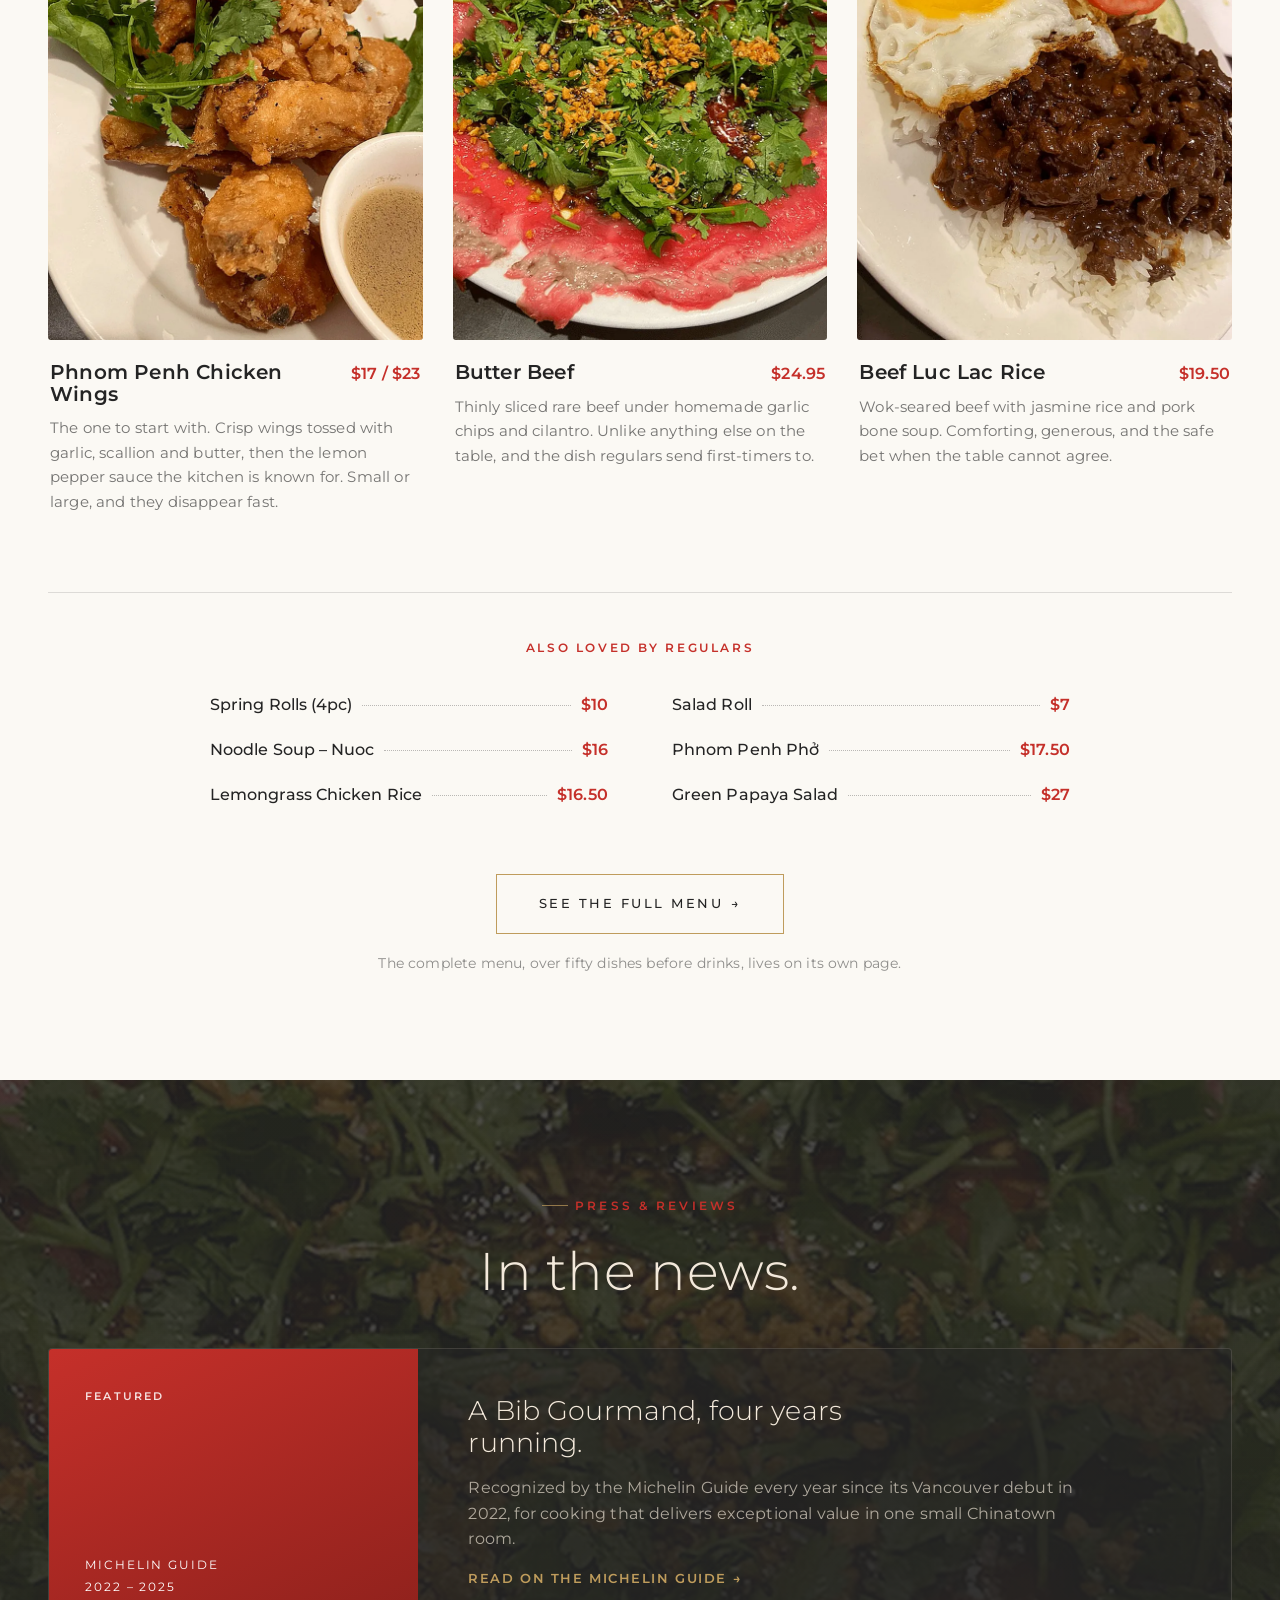
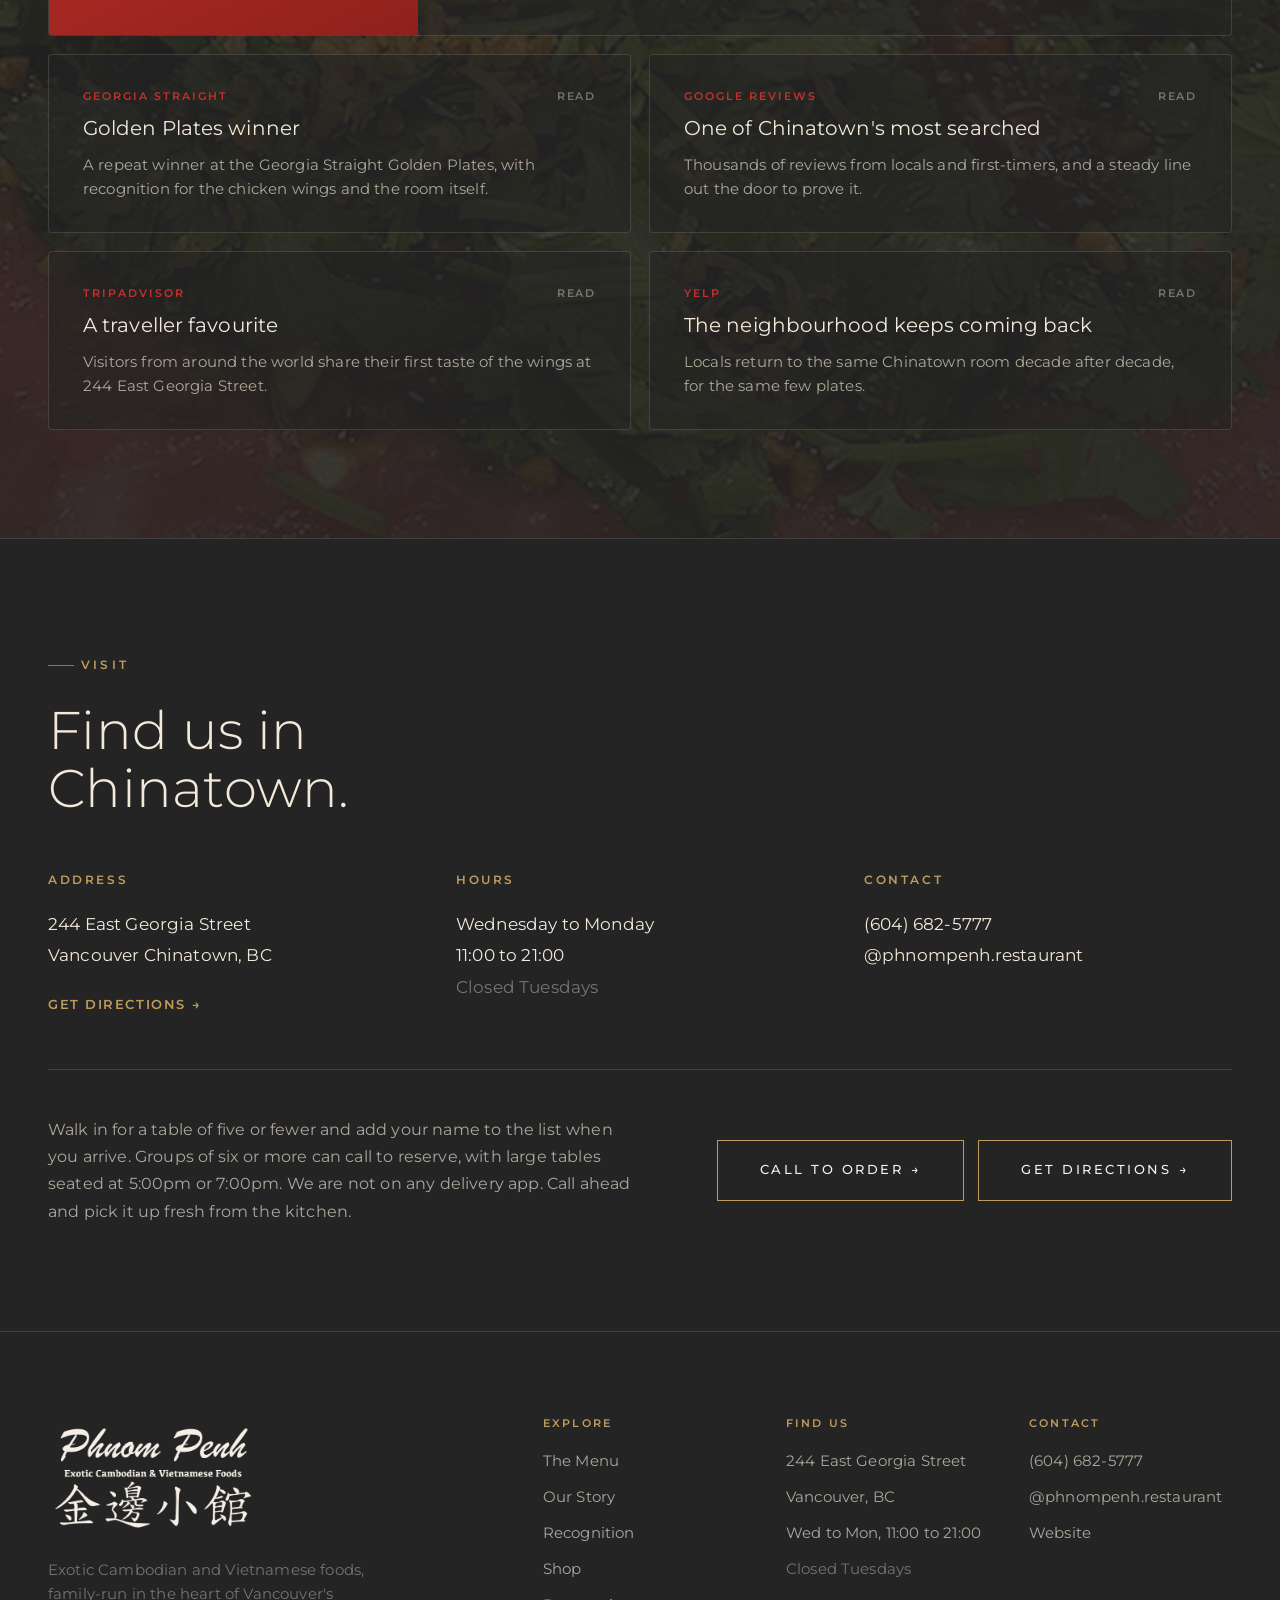
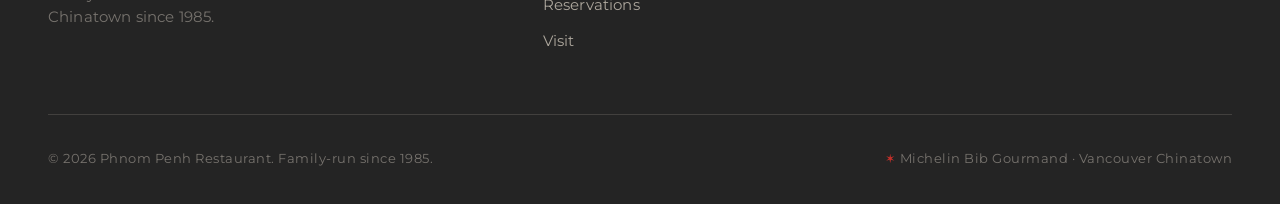
==== commit d724f78a: "Adopt single neutral charcoal #242424 for all dark grounds, fix missing collage photo - Replace the " ====
--- a/index.html
+++ b/index.html
@@ -86,8 +86,7 @@
           <img src="images/family-at-the-table.jpg" width="900" height="900" alt="The family together at the table" loading="lazy" decoding="async">
         </picture>
         <picture class="lc-full">
-          <source srcset="images/restaurant-early-years.webp" type="image/webp">
-          <img src="images/restaurant-early-years.jpg" width="560" height="460" alt="The restaurant on East Georgia Street in its early years" loading="lazy" decoding="async">
+          <img src="images/crossing-east-georgia-street.jpg" width="1521" height="1034" alt="Crossing East Georgia Street outside the restaurant" loading="lazy" decoding="async">
         </picture>
         <picture class="lc-full">
           <source srcset="images/family-early-vancouver.webp" type="image/webp">
--- a/css/styles.css
+++ b/css/styles.css
@@ -43,9 +43,9 @@
    1. Tokens                                              DESIGN.md 2
    -------------------------------------------------------------------------- */
 :root{
-  --ink:#0F0C0B;                        /* page ground, darkest */
-  --ink-2:#17110E;                      /* second dark ground, legacy and footer */
-  --ink-3:#1F1814;                      /* third dark ground, panels */
+  --ink:#242424;                        /* the one dark ground, used site wide */
+  --ink-2:#242424;                      /* kept for existing selectors, same charcoal */
+  --ink-3:#242424;                      /* kept for existing selectors, same charcoal */
   --paper:#F3E9DB;                      /* warm cream, text on dark grounds */
   --surface:#FBF9F4;                    /* near white, the two light section grounds */
   --paper-dim:rgba(243,233,219,.66);    /* secondary text on dark */
@@ -69,7 +69,6 @@
   font-family:"Montserrat",system-ui,sans-serif;
   font-size:16.5px;line-height:1.65;letter-spacing:.01em;
   -webkit-font-smoothing:antialiased;text-rendering:optimizeLegibility;
-  overflow-x:hidden;
 }
 h1,h2,h3{font-family:"Montserrat",sans-serif;font-weight:300;
   line-height:1.1;letter-spacing:.005em;margin:0;}
@@ -95,9 +94,9 @@
   border:1.5px solid var(--gold);background:transparent;color:#F6F1E9;
   transition:background .35s var(--ease),color .35s var(--ease),border-color .35s var(--ease);cursor:pointer;white-space:nowrap}
 .btn-red{background:transparent;color:#F6F1E9;border:1.5px solid var(--gold)}
-.btn-red:hover{background:var(--gold);color:#171310;border-color:var(--gold)}
+.btn-red:hover{background:var(--gold);color:#242424;border-color:var(--gold)}
 .btn-ghost{border-color:var(--gold);color:#F6F1E9}
-.btn-ghost:hover{background:var(--gold);color:#171310;border-color:var(--gold)}
+.btn-ghost:hover{background:var(--gold);color:#242424;border-color:var(--gold)}
 .btn .ar{transition:transform .3s var(--ease)}
 .btn:hover .ar{transform:translateX(4px)}
 
@@ -117,9 +116,9 @@
    lays out identically before and after the swap and nothing jumps. */
 .head-slot{height:80px}
 .site-head{position:sticky;top:0;z-index:60;transition:background .4s var(--ease),border-color .4s}
-.site-head::after{content:"";position:absolute;inset:0;background:linear-gradient(var(--ink),rgba(15,12,11,0));
+.site-head::after{content:"";position:absolute;inset:0;background:linear-gradient(var(--ink),rgba(36,36,36,0));
   opacity:1;transition:opacity .4s;z-index:-1;pointer-events:none}
-.site-head.solid{background:rgba(15,12,11,.92);backdrop-filter:blur(10px);
+.site-head.solid{background:rgba(36,36,36,.92);backdrop-filter:blur(10px);
   border-bottom:1px solid var(--line)}
 .site-head.solid::after{opacity:0}
 .nav{position:relative;display:flex;align-items:center;min-height:80px}
@@ -159,8 +158,8 @@
 @keyframes heroZoom{to{transform:scale(1)}}
 .hero-scrim{position:absolute;inset:0;z-index:1;pointer-events:none;
   background:
-    linear-gradient(94deg,rgba(15,12,11,.94) 0%,rgba(15,12,11,.80) 34%,rgba(15,12,11,.18) 66%,rgba(15,12,11,.34) 100%),
-    linear-gradient(0deg,rgba(15,12,11,.94) 2%,rgba(15,12,11,.30) 45%,rgba(15,12,11,0) 78%);}
+    linear-gradient(94deg,rgba(36,36,36,.94) 0%,rgba(36,36,36,.80) 34%,rgba(36,36,36,.18) 66%,rgba(36,36,36,.34) 100%),
+    linear-gradient(0deg,rgba(36,36,36,.94) 2%,rgba(36,36,36,.30) 45%,rgba(36,36,36,0) 78%);}
 /* Centred, then nudged just below the optical centre. The nudge is capped so
    it stays a nudge on a tall monitor, and it is small enough that the block
    never overflows a short window. Replaces align-items:flex-end, which pinned
@@ -201,16 +200,16 @@
 .story h2{font-size:clamp(2.2rem,5vw,3.9rem);color:var(--ink);max-width:14ch;margin-top:16px}
 .story .eyebrow{color:var(--red)}
 .story .eyebrow::before{background:var(--red)}
-.story p{color:rgba(15,12,11,.74);margin:0 0 18px;max-width:52ch}
+.story p{color:rgba(36,36,36,.74);margin:0 0 18px;max-width:52ch}
 .story p:first-of-type{margin-top:4px}
 .badges{display:flex;flex-wrap:wrap;gap:10px;margin-top:30px}
 .badge{font-size:11.5px;font-weight:700;letter-spacing:.1em;text-transform:uppercase;
-  border:1px solid rgba(15,12,11,.18);border-radius:999px;padding:9px 15px;color:rgba(15,12,11,.7)}
+  border:1px solid rgba(36,36,36,.18);border-radius:999px;padding:9px 15px;color:rgba(36,36,36,.7)}
 .badge b{color:var(--red)}
-.story-logo{margin-top:42px;padding-top:34px;border-top:1px solid rgba(15,12,11,.14)}
+.story-logo{margin-top:42px;padding-top:34px;border-top:1px solid rgba(36,36,36,.14)}
 .story-logo img{width:min(360px,80%)}
 .story-logo span{display:block;margin-top:14px;font-size:13px;letter-spacing:.16em;
-  text-transform:uppercase;color:rgba(15,12,11,.5)}
+  text-transform:uppercase;color:rgba(36,36,36,.5)}
 
 /* ---------- icons rail ---------- */
 .rail-sec{padding:104px 0 110px;background:var(--ink)}
@@ -244,7 +243,7 @@
 /* No background-image on purpose. The photograph is a content choice, so the
    page that uses .feature sets it, following the pattern in .hero-bg. */
 .feature-scrim{position:absolute;inset:0;z-index:1;
-  background:linear-gradient(90deg,rgba(15,12,11,.92) 0%,rgba(15,12,11,.74) 40%,rgba(15,12,11,.30) 100%)}
+  background:linear-gradient(90deg,rgba(36,36,36,.92) 0%,rgba(36,36,36,.74) 40%,rgba(36,36,36,.30) 100%)}
 .feature-inner{position:relative;z-index:2;padding:90px 0;max-width:640px}
 .feature h2{font-size:clamp(2.2rem,5.4vw,4.1rem);margin:18px 0 0}
 .feature p{color:var(--paper-dim);margin:22px 0 32px;max-width:48ch;font-size:1.1rem}
@@ -295,12 +294,12 @@
 }
 
 .card h3 .price{margin-left:auto;color:var(--gold);font-weight:600;font-size:1.02rem;letter-spacing:.01em}
-.story-photo{margin-top:42px;padding-top:34px;border-top:1px solid rgba(15,12,11,.14)}
+.story-photo{margin-top:42px;padding-top:34px;border-top:1px solid rgba(36,36,36,.14)}
 .story-photo img{width:min(380px,92%);border-radius:4px;display:block}
-.story-photo span{display:block;margin-top:14px;font-size:13px;letter-spacing:.16em;text-transform:uppercase;color:rgba(15,12,11,.5)}
+.story-photo span{display:block;margin-top:14px;font-size:13px;letter-spacing:.16em;text-transform:uppercase;color:rgba(36,36,36,.5)}
 
 /* ---------- michelin recognition ---------- */
-.mich{background:var(--surface);color:var(--ink);padding:98px 0 106px;border-top:1px solid rgba(15,12,11,.10)}
+.mich{background:var(--surface);color:var(--ink);padding:98px 0 106px;border-top:1px solid rgba(36,36,36,.10)}
 .mich-wrap{max-width:860px;margin:0 auto;text-align:center;display:flex;flex-direction:column;align-items:center}
 .mich-emblem{width:134px;height:134px;margin-bottom:30px;filter:drop-shadow(0 14px 30px rgba(166,44,38,.28))}
 .mich-emblem svg{width:100%;height:100%;display:block}
@@ -311,14 +310,14 @@
 .mich-years{display:grid;grid-template-columns:repeat(4,1fr)}
 .mich-years span{font-family:"Montserrat",sans-serif;font-weight:300;font-size:2rem;color:var(--ink);letter-spacing:.02em}
 .mich-track{position:relative;display:grid;grid-template-columns:repeat(4,1fr);align-items:center;margin:18px 0 16px}
-.mich-track::before{content:"";position:absolute;left:12.5%;right:12.5%;top:50%;height:1px;background:rgba(15,12,11,.22)}
+.mich-track::before{content:"";position:absolute;left:12.5%;right:12.5%;top:50%;height:1px;background:rgba(36,36,36,.22)}
 .mich-track .mt-dot{justify-self:center;width:9px;height:9px;border-radius:50%;background:var(--red);position:relative;z-index:1;box-shadow:0 0 0 4px var(--surface)}
 /* minmax(0,1fr), not 1fr. A bare 1fr track cannot shrink below its widest
    unbreakable word, so "Inaugural" and "Gourmand" forced the four tracks to
    312px inside a 280px container and the page scrolled sideways below 353px. */
 .mich-labels{display:grid;grid-template-columns:repeat(4,minmax(0,1fr));gap:8px}
-.mich-labels span{font-size:11px;letter-spacing:.13em;text-transform:uppercase;color:rgba(15,12,11,.55);padding:0 6px;line-height:1.45}
-.mich-sub{color:rgba(15,12,11,.6);max-width:50ch;margin:34px auto 0;font-size:1rem;line-height:1.6}
+.mich-labels span{font-size:11px;letter-spacing:.13em;text-transform:uppercase;color:rgba(36,36,36,.55);padding:0 6px;line-height:1.45}
+.mich-sub{color:rgba(36,36,36,.6);max-width:50ch;margin:34px auto 0;font-size:1rem;line-height:1.6}
 
 /* ---------- legacy ---------- */
 .legacy{background:var(--ink-2);color:var(--paper);padding:102px 0 110px}
@@ -334,61 +333,84 @@
 .legacy-cta-wrap{text-align:center;margin-top:54px;display:flex;justify-content:center;gap:24px;flex-wrap:wrap}
 
 /* ---------- menu section navigation ---------- */
-.menu-nav{position:sticky;top:0;background:var(--surface);border-bottom:1px solid rgba(15,12,11,.14);
-  z-index:40;padding:10px 0;display:none}
+.menu-nav{position:sticky;top:0;background:var(--surface);border-bottom:none;
+  z-index:40;padding:0;margin-top:0;margin-bottom:24px;display:none;overflow:hidden;
+  width:100vw;margin-left:calc(-50vw + 50%);margin-right:calc(-50vw + 50%)}
 .menu-nav.on{display:block}
+
+/* Main category tabs (mobile/tablet only) - Large box style */
+.menu-nav-main-track{display:flex;gap:4px;padding:0;margin:0 calc(-50vw + 50% - 4px) 0 calc(-50vw + 50% - 4px);width:calc(100vw + 8px);background:var(--surface);align-items:flex-start}
+.menu-nav-main-track::-webkit-scrollbar{display:none}
+.menu-nav-main-tab{flex:1 1 0;padding:18px;font-size:12px;font-weight:600;letter-spacing:.11em;
+  text-transform:uppercase;color:rgba(36,36,36,.5);background:rgba(36,36,36,.08);border:none;cursor:pointer;
+  transition:background .25s,color .25s;white-space:normal;text-align:center;border-radius:2px;line-height:1.2}
+.menu-nav-main-tab:hover{background:rgba(36,36,36,.12);color:var(--ink)}
+.menu-nav-main-tab.active{color:var(--ink);background:var(--surface);font-weight:700}
+.menu-nav-main-tab:focus-visible,.menu-nav-tab:focus-visible{outline:none}
+
+/* Subcategory tabs - Desktop style (centered, spaced) */
 .menu-nav-track{display:flex;gap:34px;overflow-x:auto;overflow-y:hidden;scroll-behavior:smooth;
-  -webkit-overflow-scrolling:touch;scrollbar-width:none;justify-content:center}
+  -webkit-overflow-scrolling:touch;scrollbar-width:none;justify-content:center;padding:12px 0}
 .menu-nav-track::-webkit-scrollbar{display:none}
 .menu-nav-tab{flex-shrink:0;padding:8px 0;font-size:11px;font-weight:600;letter-spacing:.18em;
-  text-transform:uppercase;color:rgba(15,12,11,.5);border-bottom:1.5px solid transparent;cursor:pointer;
+  text-transform:uppercase;color:rgba(36,36,36,.5);border-bottom:1.5px solid transparent;cursor:pointer;
   transition:color .2s,border-color .2s;white-space:nowrap}
 .menu-nav-tab:hover{color:var(--ink)}
 .menu-nav-tab.active{color:var(--ink);border-bottom-color:var(--red)}
 
+/* Grouped subcategory tracks (for mobile/tablet) - all items visible */
+.menu-nav-subtrack{display:none;flex-wrap:wrap;column-gap:8px;row-gap:0px;overflow-x:visible;overflow-y:visible;
+  -webkit-overflow-scrolling:touch;scrollbar-width:none;padding:0;border-bottom:1px solid rgba(36,36,36,.12);
+  margin:9px calc(-50vw + 50% - 4px) 0 calc(-50vw + 50% - 4px);justify-content:center;width:calc(100vw + 8px);background:var(--surface)}
+.menu-nav-subtrack::-webkit-scrollbar{display:none}
+.menu-nav-subtrack.active{display:flex}
+.menu-nav-subtrack .menu-nav-tab{flex:0 0 27%;padding:2px 1px;font-size:9px;border-bottom-width:2px;white-space:nowrap;overflow:hidden;text-overflow:ellipsis;min-width:0;text-align:center}
+.menu-nav-subtrack .menu-nav-tab:nth-child(-n+3){padding:2px 1px 0px 1px}
+.menu-nav-subtrack .menu-nav-tab:nth-child(n+4){padding:0px 1px 2px 1px}
+
 /* ========== menu ========== */
-.menu{background:var(--surface);color:var(--ink);padding:32px 0 104px}
+.menu{background:var(--surface);color:var(--ink);padding:0 0 104px}
 .menu-head{max-width:760px;margin:0 auto 54px;text-align:center;display:flex;flex-direction:column;align-items:center}
 .menu-head .eyebrow{color:var(--red);justify-content:center}
 .menu-head .eyebrow::before{background:var(--red);opacity:.8}
 .menu-head h2{color:var(--ink);margin-top:14px}
-.menu-lead{color:rgba(15,12,11,.6);max-width:56ch;margin:22px auto 0;font-size:1.02rem;line-height:1.6}
-.menu-cats{display:flex;flex-direction:column;gap:54px;align-items:center;padding-top:42px}
+.menu-lead{color:rgba(36,36,36,.6);max-width:56ch;margin:22px auto 0;font-size:1.02rem;line-height:1.6}
+.menu-cats{display:flex;flex-direction:column;gap:54px;align-items:center;padding-top:0}
 .menu-cat-title{font-size:.82rem;font-weight:600;letter-spacing:.24em;text-transform:uppercase;color:var(--ink);
-  margin:0 0 24px;text-align:center;width:100%;max-width:900px}
-.menu-items{display:grid;grid-template-columns:1fr 1fr;gap:24px 60px;max-width:900px;margin:0 auto}
+  margin:0 0 42px;text-align:center;width:100%;max-width:1200px}
+.menu-items{display:grid;grid-template-columns:1fr 1fr;gap:24px 60px;max-width:1200px;margin:0 auto}
 .mi-top{display:flex;align-items:baseline;gap:8px}
 .mi-name{font-weight:600;font-size:1rem;color:var(--ink);letter-spacing:.005em}
-.mi-dots{flex:1;border-bottom:1px dotted rgba(15,12,11,.32);transform:translateY(-4px)}
+.mi-dots{flex:1;border-bottom:1px dotted rgba(36,36,36,.32);transform:translateY(-4px)}
 .mi-price{color:var(--red);font-weight:600;font-size:.98rem;white-space:nowrap}
-.mi-desc{color:rgba(15,12,11,.55);font-size:.9rem;margin:5px 0 0;line-height:1.5;max-width:46ch}
+.mi-desc{color:rgba(36,36,36,.55);font-size:.9rem;margin:5px 0 0;line-height:1.5;max-width:46ch}
 /* The real menu names every dish in three languages and marks the gluten free
    and vegetarian ones. DESIGN.md 5. */
-.mi-alt{color:rgba(15,12,11,.45);font-size:.84rem;margin:3px 0 0;line-height:1.5;letter-spacing:.01em}
+.mi-alt{color:rgba(36,36,36,.45);font-size:.84rem;margin:3px 0 0;line-height:1.5;letter-spacing:.01em}
 /* The printed menu sets every "Choice of" in bold on its own line, because it
    is what the customer has to decide, not description. Keep it that way. */
 .mi-choice{font-size:.9rem;font-weight:600;color:var(--ink);margin:6px 0 0;line-height:1.5}
-.mi-choice span{font-weight:400;color:rgba(15,12,11,.6)}
+.mi-choice span{font-weight:400;color:rgba(36,36,36,.6)}
 .mi-extra{font-size:.9rem;font-weight:600;color:var(--ink);margin:6px 0 0;line-height:1.5}
 .mi-tag{display:inline-block;font-size:9px;font-weight:600;letter-spacing:.14em;text-transform:uppercase;
   color:var(--red);border:1px solid rgba(197,48,42,.35);border-radius:2px;padding:2px 5px;margin-left:7px;
   position:relative;top:-1px;white-space:nowrap}
-.menu-cat-note{color:rgba(15,12,11,.5);font-size:.9rem;line-height:1.55;margin:0 0 26px;max-width:60ch}
+.menu-cat-note{color:rgba(36,36,36,.5);font-size:.9rem;line-height:1.55;margin:0 0 26px;max-width:60ch}
 .menu-cat-note b{display:block;font-weight:600;color:var(--ink);font-size:.96rem;margin-bottom:2px}
-.menu-sub-title{font-size:.75rem;font-weight:600;letter-spacing:.24em;text-transform:uppercase;color:rgba(15,12,11,.5);
-  margin:32px 0 16px;padding:16px 0 0;border-top:1px solid rgba(15,12,11,.08)}
+.menu-sub-title{font-size:.75rem;font-weight:600;letter-spacing:.24em;text-transform:uppercase;color:rgba(36,36,36,.5);
+  margin:32px 0 16px;padding:16px 0 0;border-top:1px solid rgba(36,36,36,.08)}
 
 /* menu as tabs */
 .menu-cats > div{display:none}
 .menu-cats > div.active{display:block}
 .menu-addons{display:flex;flex-wrap:wrap;gap:10px 26px;margin-top:22px;padding-top:20px;
-  border-top:1px solid rgba(15,12,11,.14)}
-.menu-addons span{font-size:.9rem;color:rgba(15,12,11,.6)}
+  border-top:1px solid rgba(36,36,36,.14)}
+.menu-addons span{font-size:.9rem;color:rgba(36,36,36,.6)}
 .menu-addons b{font-weight:600;color:var(--ink)}
 .menu-addons i{font-style:normal;color:var(--red);font-weight:600}
 .menu-foot{display:flex;justify-content:space-between;align-items:center;flex-wrap:wrap;gap:22px;
-  margin-top:66px;padding-top:32px;border-top:1px solid rgba(15,12,11,.14)}
-.menu-note{color:rgba(15,12,11,.5);font-size:.9rem;max-width:52ch;margin:0;line-height:1.55}
+  margin-top:66px;padding-top:32px;border-top:1px solid rgba(36,36,36,.14)}
+.menu-note{color:rgba(36,36,36,.5);font-size:.9rem;max-width:52ch;margin:0;line-height:1.55}
 
 
 /* ========== visit (redesign) ========== */
@@ -424,7 +446,7 @@
 .mobile-menu a.mm-btn{align-self:stretch;justify-content:center;text-align:center;margin-top:30px;font-family:"Montserrat",sans-serif;
   font-weight:500;font-size:14px;letter-spacing:.22em;text-transform:uppercase;
   padding:27px 42px;border:1.5px solid var(--gold);color:#F6F1E9;background:transparent}
-.mobile-menu a.mm-btn:hover{background:var(--gold);color:#171310;border-color:var(--gold)}
+.mobile-menu a.mm-btn:hover{background:var(--gold);color:#242424;border-color:var(--gold)}
 
 /* ========== popular dishes ========== */
 .popular{background:var(--surface);color:var(--ink);padding:104px 0 104px}
@@ -432,7 +454,7 @@
 .pop-head .eyebrow{color:var(--red);justify-content:center}
 .pop-head .eyebrow::before{background:var(--red);opacity:.8}
 .pop-head h2{color:var(--ink);margin-top:14px}
-.pop-lead{color:rgba(15,12,11,.6);max-width:52ch;margin:22px auto 0;font-size:1.02rem;line-height:1.6}
+.pop-lead{color:rgba(36,36,36,.6);max-width:52ch;margin:22px auto 0;font-size:1.02rem;line-height:1.6}
 .pop-grid{display:grid;grid-template-columns:repeat(3,1fr);gap:30px}
 .pop{margin:0}
 .pop-img{position:relative;aspect-ratio:4/5;overflow:hidden;border-radius:3px;background:#e9e2d5}
@@ -440,33 +462,33 @@
 .pop-img img{width:100%;height:100%;object-fit:cover;display:block;transition:transform .8s var(--ease)}
 .pop:hover .pop-img img{transform:scale(1.05)}
 .pop-tag{position:absolute;top:15px;left:15px;z-index:2;font-size:10px;font-weight:600;letter-spacing:.15em;
-  text-transform:uppercase;background:rgba(15,12,11,.8);color:var(--gold);padding:8px 13px;border-radius:2px}
+  text-transform:uppercase;background:rgba(36,36,36,.8);color:var(--gold);padding:8px 13px;border-radius:2px}
 .pop-body{padding:22px 2px 0}
 .pop-body h3{font-size:1.22rem;font-weight:600;color:var(--ink);display:flex;align-items:baseline;gap:.5em;letter-spacing:.01em}
 .pop-body h3 .pop-price{margin-left:auto;color:var(--red);font-weight:600;font-size:1.02rem;white-space:nowrap}
-.pop-why{color:rgba(15,12,11,.62);font-size:.96rem;margin:11px 0 0;line-height:1.6}
-.pop-more{margin-top:78px;padding-top:46px;border-top:1px solid rgba(15,12,11,.14)}
+.pop-why{color:rgba(36,36,36,.62);font-size:.96rem;margin:11px 0 0;line-height:1.6}
+.pop-more{margin-top:78px;padding-top:46px;border-top:1px solid rgba(36,36,36,.14)}
 .pop-more h4{font-size:.74rem;font-weight:600;letter-spacing:.22em;text-transform:uppercase;color:var(--red);text-align:center;margin:0 0 32px}
 .pop-more-list{display:grid;grid-template-columns:1fr 1fr;gap:18px 64px;max-width:860px;margin:0 auto}
 .pm{display:flex;align-items:baseline;gap:10px}
 .pm-name{font-weight:500;color:var(--ink);font-size:1.02rem;letter-spacing:.005em}
-.pm-dots{flex:1;border-bottom:1px dotted rgba(15,12,11,.3);transform:translateY(-4px)}
+.pm-dots{flex:1;border-bottom:1px dotted rgba(36,36,36,.3);transform:translateY(-4px)}
 .pm-price{color:var(--red);font-weight:600;font-size:.98rem;white-space:nowrap}
 .pop-cta{margin-top:66px;text-align:center;display:flex;flex-direction:column;align-items:center;gap:18px}
-.pop-note{color:rgba(15,12,11,.5);font-size:.9rem;margin:0}
+.pop-note{color:rgba(36,36,36,.5);font-size:.9rem;margin:0}
 /* Buttons start as near-white for dark grounds. Every light section has to
    flip them to ink or they vanish. DESIGN.md 5. */
 .popular .btn,.menu .btn,.mich .btn,.shop .btn{color:var(--ink)}
 
 /* ========== news & reviews ========== */
 .news{position:relative;color:var(--paper);padding:104px 0 108px;
-  background-image:linear-gradient(rgba(10,8,7,.82),rgba(10,8,7,.9)),url('../images/butter-beef-news.jpg');
-  background-image:linear-gradient(rgba(10,8,7,.82),rgba(10,8,7,.9)),image-set(url('../images/butter-beef-news.webp') type('image/webp'),url('../images/butter-beef-news.jpg') type('image/jpeg'));
+  background-image:linear-gradient(rgba(36,36,36,.82),rgba(36,36,36,.9)),url('../images/butter-beef-news.jpg');
+  background-image:linear-gradient(rgba(36,36,36,.82),rgba(36,36,36,.9)),image-set(url('../images/butter-beef-news.webp') type('image/webp'),url('../images/butter-beef-news.jpg') type('image/jpeg'));
   background-position:0% 0%,center;background-size:auto,cover;background-repeat:repeat,no-repeat}
 .news-head{margin-bottom:48px;text-align:center;display:flex;flex-direction:column;align-items:center}
 .news-head .eyebrow{color:var(--red);justify-content:center}
 .news-head h2{color:var(--paper);margin-top:14px}
-.news-feature{display:grid;grid-template-columns:1fr 2.2fr;border:1px solid var(--line);border-radius:4px;overflow:hidden;color:inherit;background:rgba(13,10,9,.5);transition:border-color .3s}
+.news-feature{display:grid;grid-template-columns:1fr 2.2fr;border:1px solid var(--line);border-radius:4px;overflow:hidden;color:inherit;background:rgba(36,36,36,.5);transition:border-color .3s}
 .news-feature:hover{border-color:var(--gold)}
 .nf-side{background:linear-gradient(155deg,#C5302A 0%,#8E211C 100%);padding:38px 36px;display:flex;flex-direction:column;justify-content:space-between;gap:40px;min-height:236px}
 .nf-label{font-size:11px;font-weight:600;letter-spacing:.2em;text-transform:uppercase;color:rgba(255,255,255,.85)}
@@ -475,8 +497,8 @@
 .nf-main h3{font-size:1.7rem;font-weight:300;color:var(--paper);max-width:22ch;line-height:1.18;margin:0}
 .nf-main p{color:var(--paper-dim);font-size:1rem;line-height:1.6;max-width:58ch;margin:0}
 .news-grid{display:grid;grid-template-columns:1fr 1fr;gap:18px;margin-top:18px}
-.nc{border:1px solid var(--line);border-radius:4px;padding:32px 34px;color:inherit;display:flex;flex-direction:column;gap:13px;background:rgba(13,10,9,.55);transition:border-color .3s,background .3s}
-.nc:hover{border-color:var(--gold);background:rgba(13,10,9,.72)}
+.nc{border:1px solid var(--line);border-radius:4px;padding:32px 34px;color:inherit;display:flex;flex-direction:column;gap:13px;background:rgba(36,36,36,.55);transition:border-color .3s,background .3s}
+.nc:hover{border-color:var(--gold);background:rgba(36,36,36,.72)}
 .nc-top{display:flex;justify-content:space-between;align-items:center}
 .nc-src{font-size:11px;font-weight:600;letter-spacing:.18em;text-transform:uppercase;color:var(--red)}
 .nc-read{font-size:11px;font-weight:600;letter-spacing:.16em;text-transform:uppercase;color:var(--paper-faint)}
@@ -545,14 +567,14 @@
 .shop{background:var(--surface);color:var(--ink);padding:104px 0}
 .shop-grid{display:grid;grid-template-columns:repeat(3,1fr);gap:30px}
 .shop-item{display:flex;flex-direction:column;gap:14px;padding:36px 32px;
-  border:1px solid rgba(15,12,11,.14);border-radius:3px}
+  border:1px solid rgba(36,36,36,.14);border-radius:3px}
 .shop-item h3{font-size:1.22rem;font-weight:600;color:var(--ink);letter-spacing:.01em}
-.shop-item p{color:rgba(15,12,11,.6);font-size:.96rem;line-height:1.6;margin:0}
-.shop-meta{margin-top:auto;padding-top:16px;border-top:1px solid rgba(15,12,11,.10);
-  font-size:.84rem;color:rgba(15,12,11,.45);line-height:1.55}
+.shop-item p{color:rgba(36,36,36,.6);font-size:.96rem;line-height:1.6;margin:0}
+.shop-meta{margin-top:auto;padding-top:16px;border-top:1px solid rgba(36,36,36,.10);
+  font-size:.84rem;color:rgba(36,36,36,.45);line-height:1.55}
 .shop-foot{display:flex;justify-content:space-between;align-items:center;flex-wrap:wrap;gap:22px;
-  margin-top:66px;padding-top:32px;border-top:1px solid rgba(15,12,11,.14)}
-.shop-note{color:rgba(15,12,11,.5);font-size:.9rem;max-width:52ch;margin:0;line-height:1.55}
+  margin-top:66px;padding-top:32px;border-top:1px solid rgba(36,36,36,.14)}
+.shop-note{color:rgba(36,36,36,.5);font-size:.9rem;max-width:52ch;margin:0;line-height:1.55}
 
 /* ==========================================================================
    26. Responsive. Two breakpoints, and only two.
@@ -591,7 +613,9 @@
 
   /* menu nav */
   .menu-nav{padding:10px 0;top:0}
+  .menu-nav-main-track{display:none}
   .menu-nav-track{gap:26px}
+  .menu-nav-subtrack{display:none !important}
 
   /* story chapters */
   .chapter{grid-template-columns:1fr 1.4fr;gap:40px;padding-bottom:60px}
@@ -666,4 +690,12 @@
   .panel{padding:32px 26px}
   .menu-items{grid-template-columns:1fr;gap:20px}
   .menu-foot{flex-direction:column;align-items:flex-start}
+
+  /* menu nav: show main categories and their subcategories on mobile/tablet */
+  .menu-nav{padding:0}
+  .menu-nav-main-track{display:flex}
+  .menu-nav-track{display:none}
+  .menu-nav-track.active{display:flex}
+  .menu-nav-subtrack{display:none}
+  .menu-nav-subtrack.active{display:flex !important}
 }
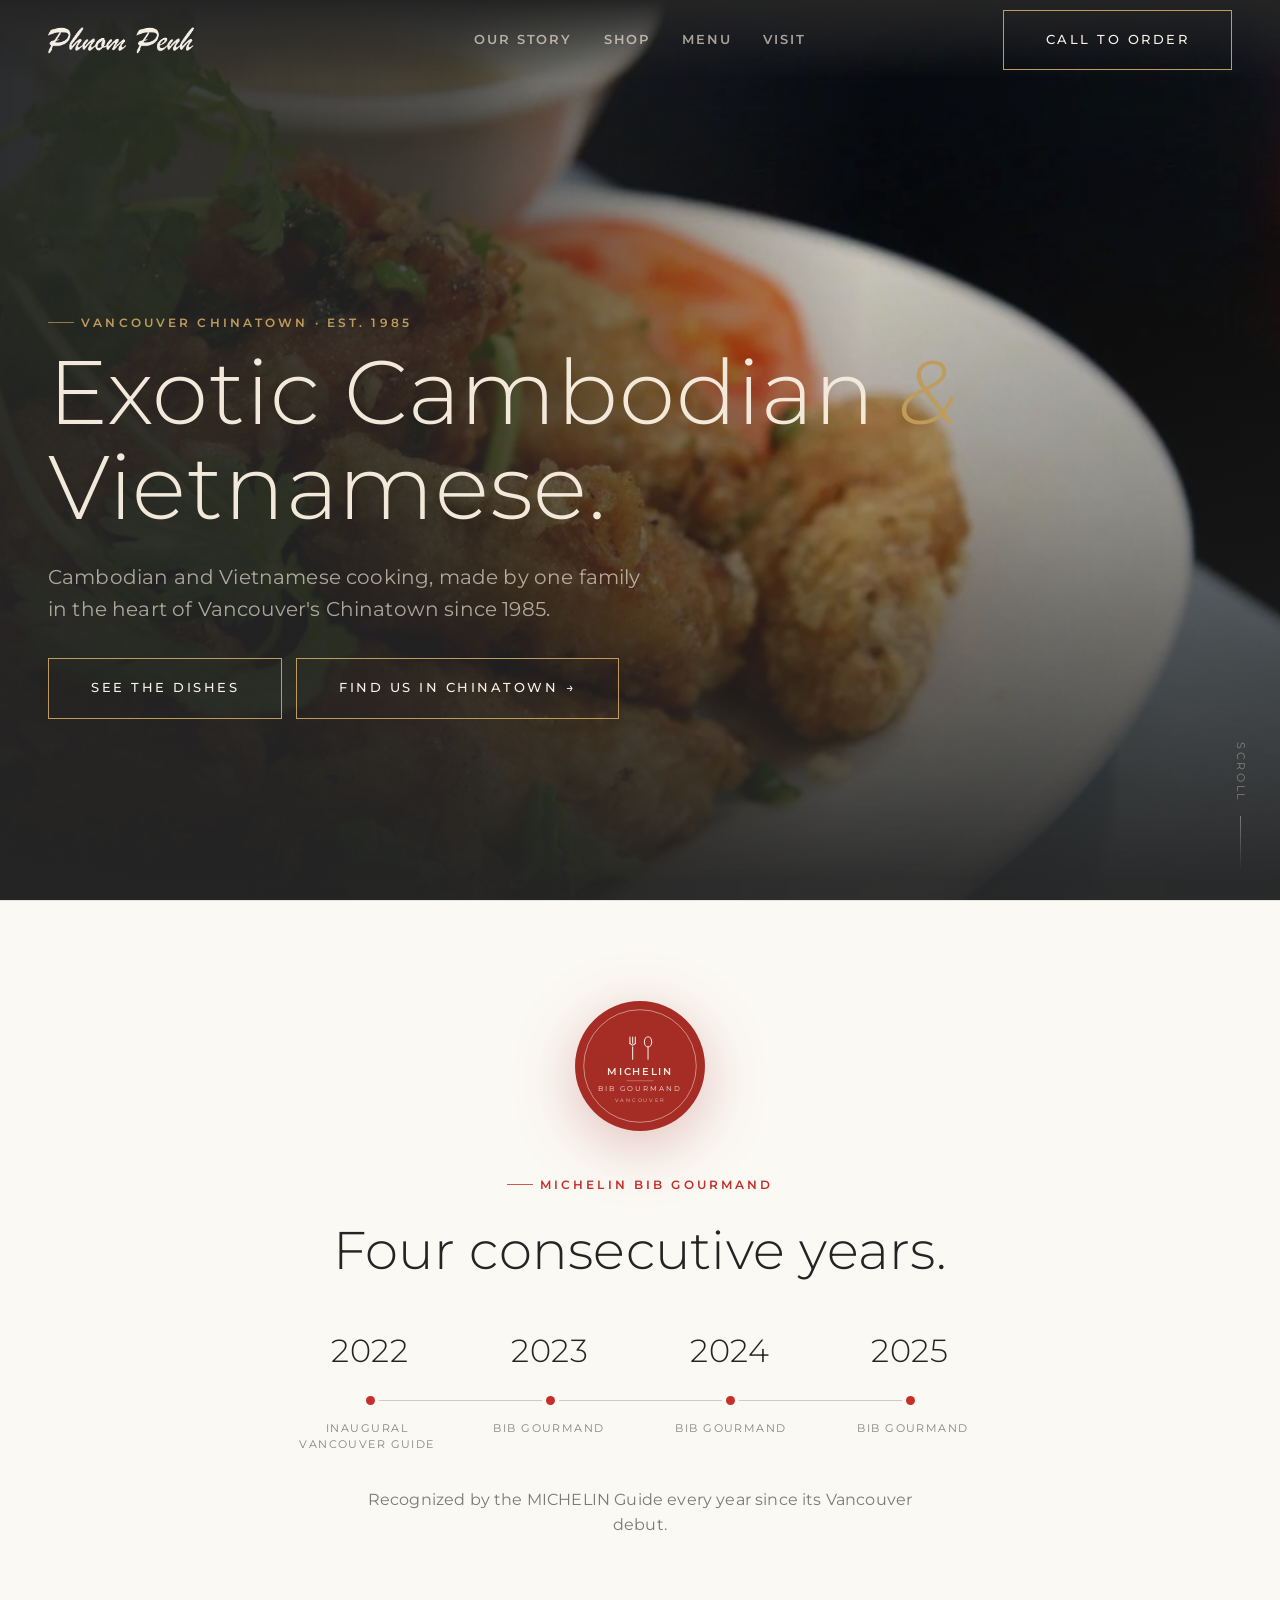
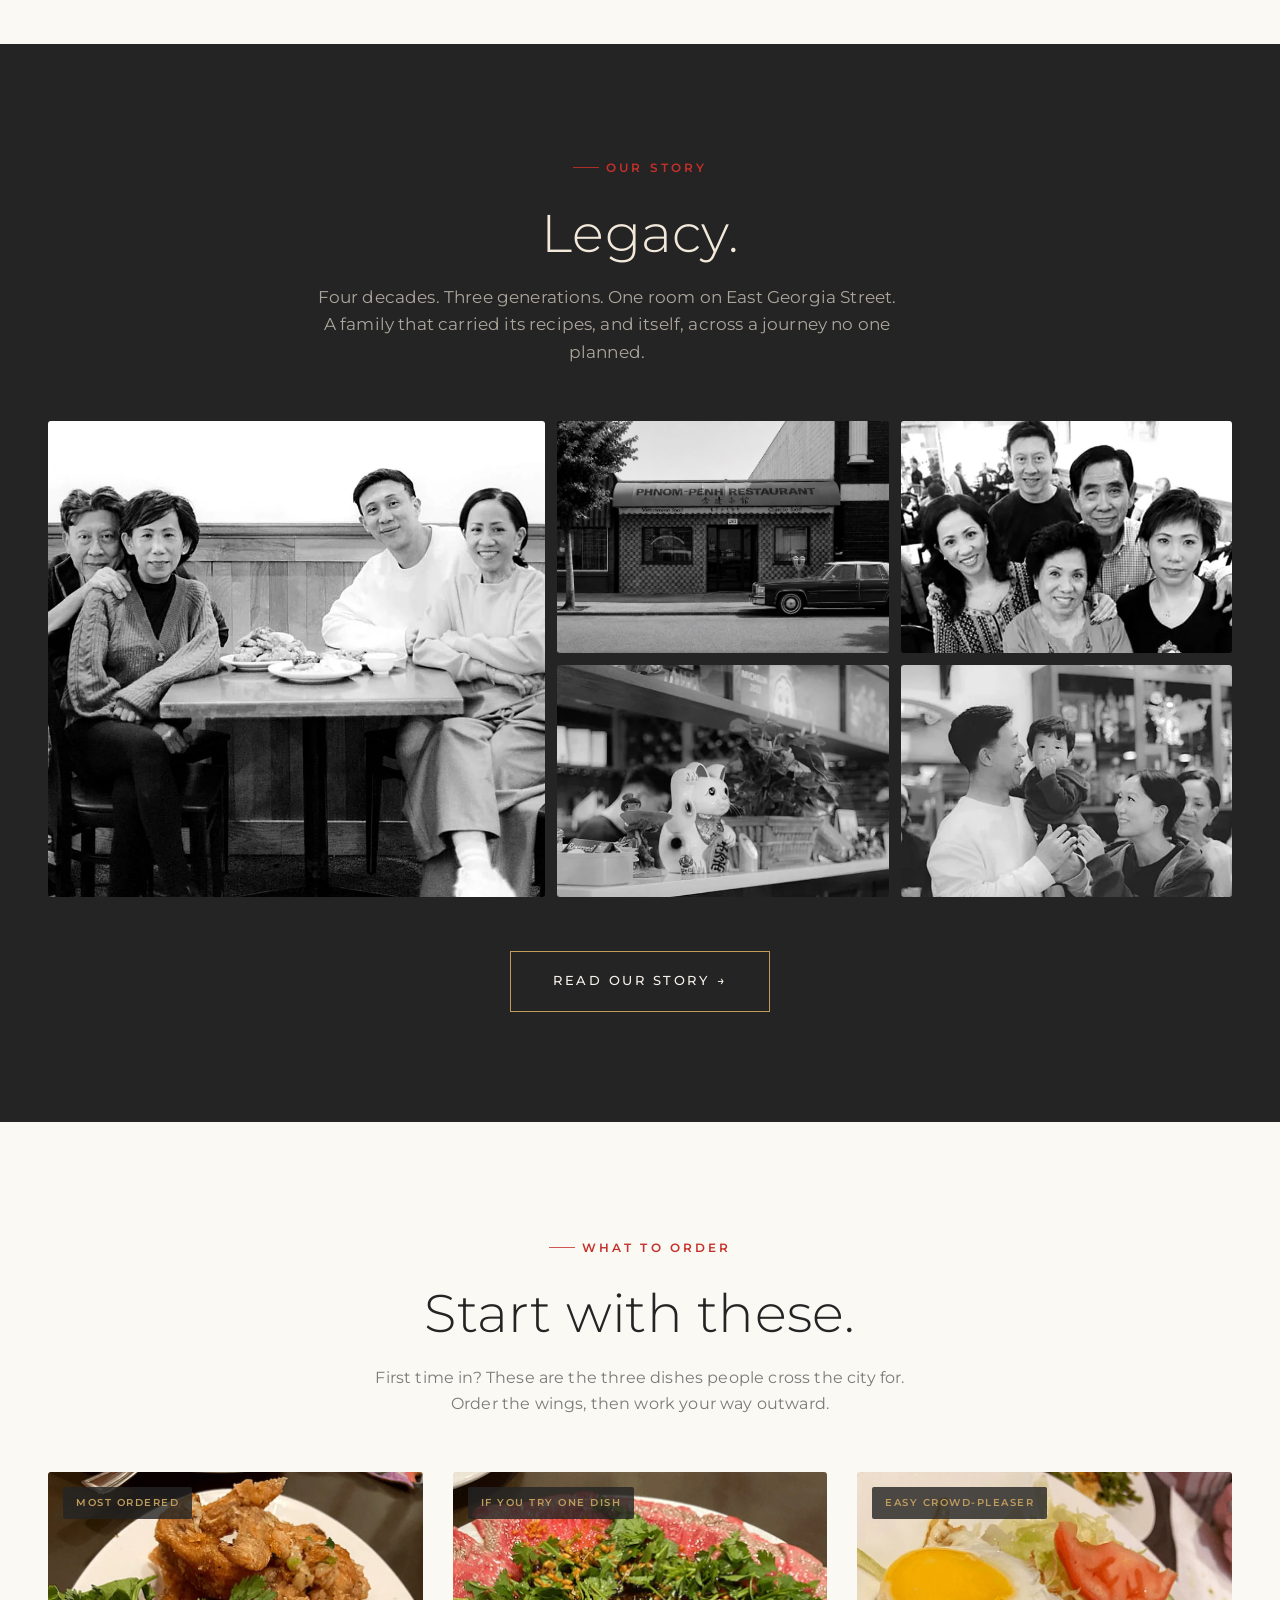
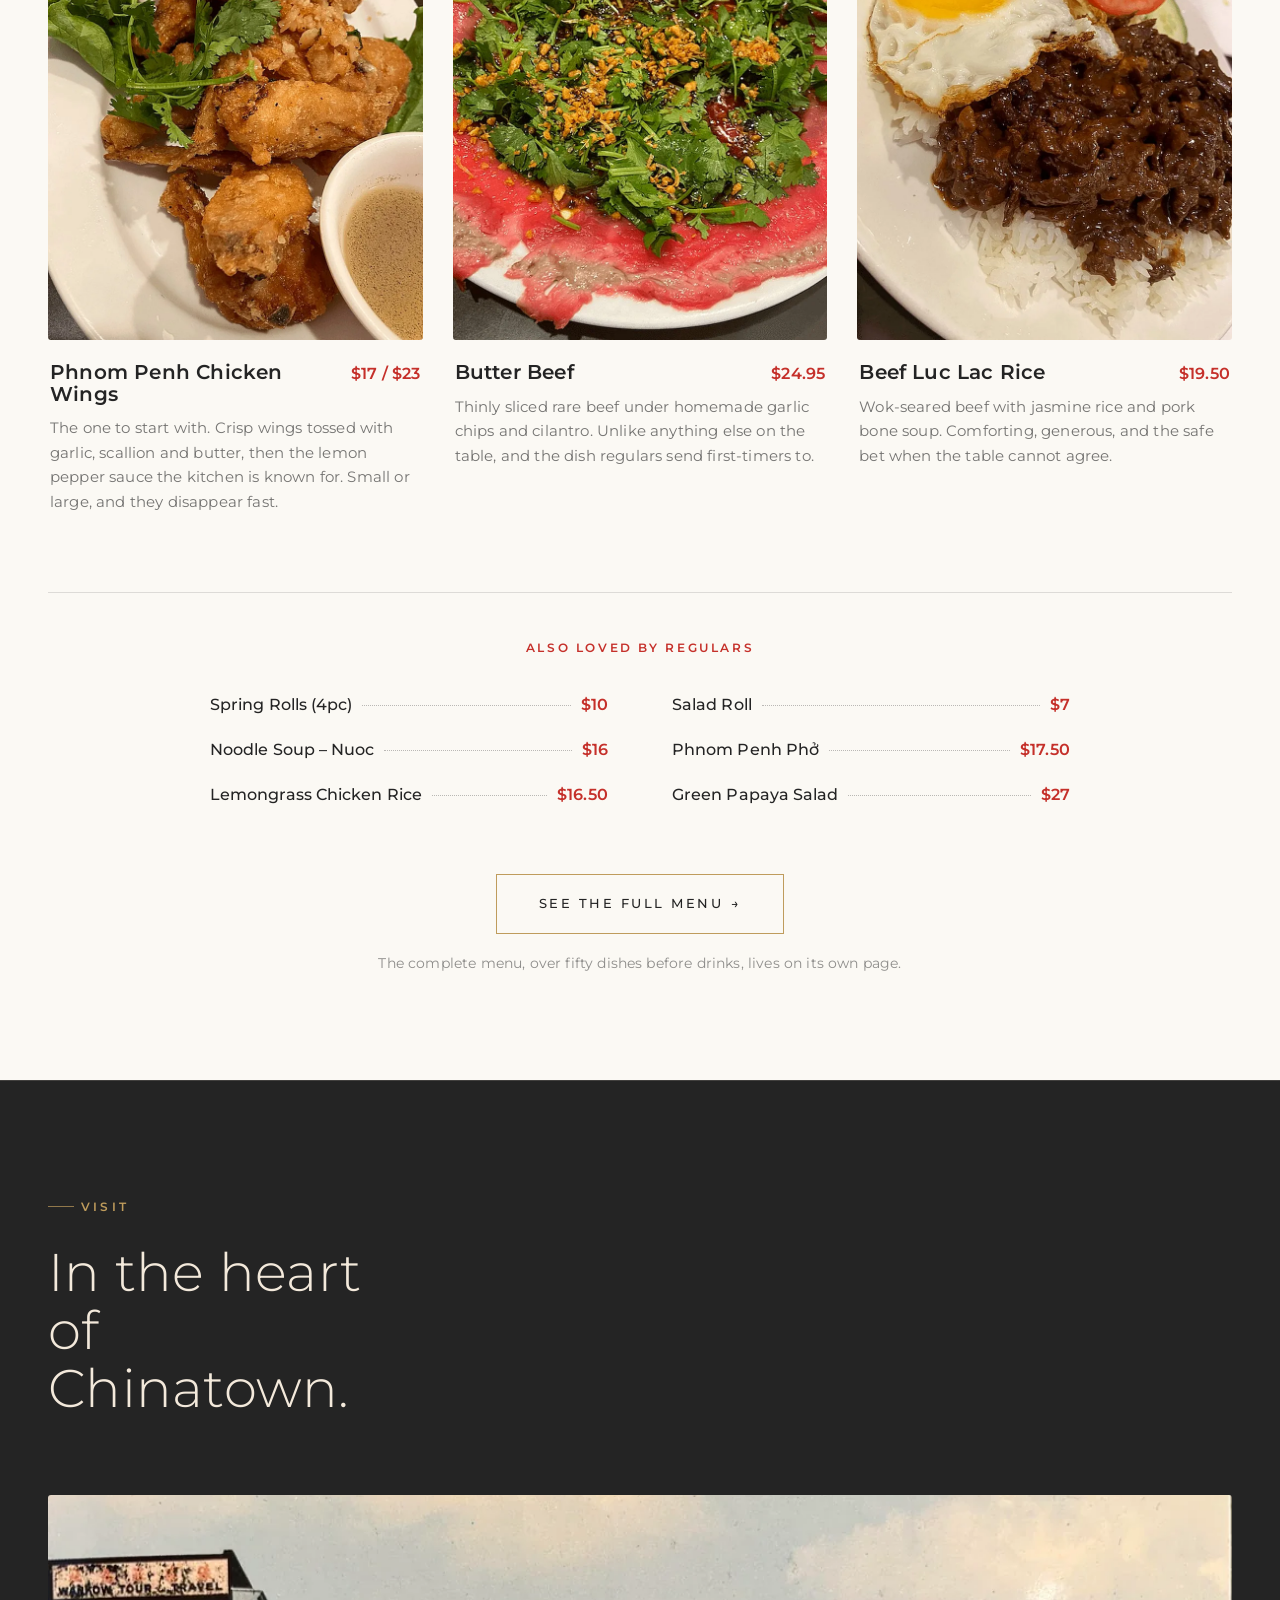
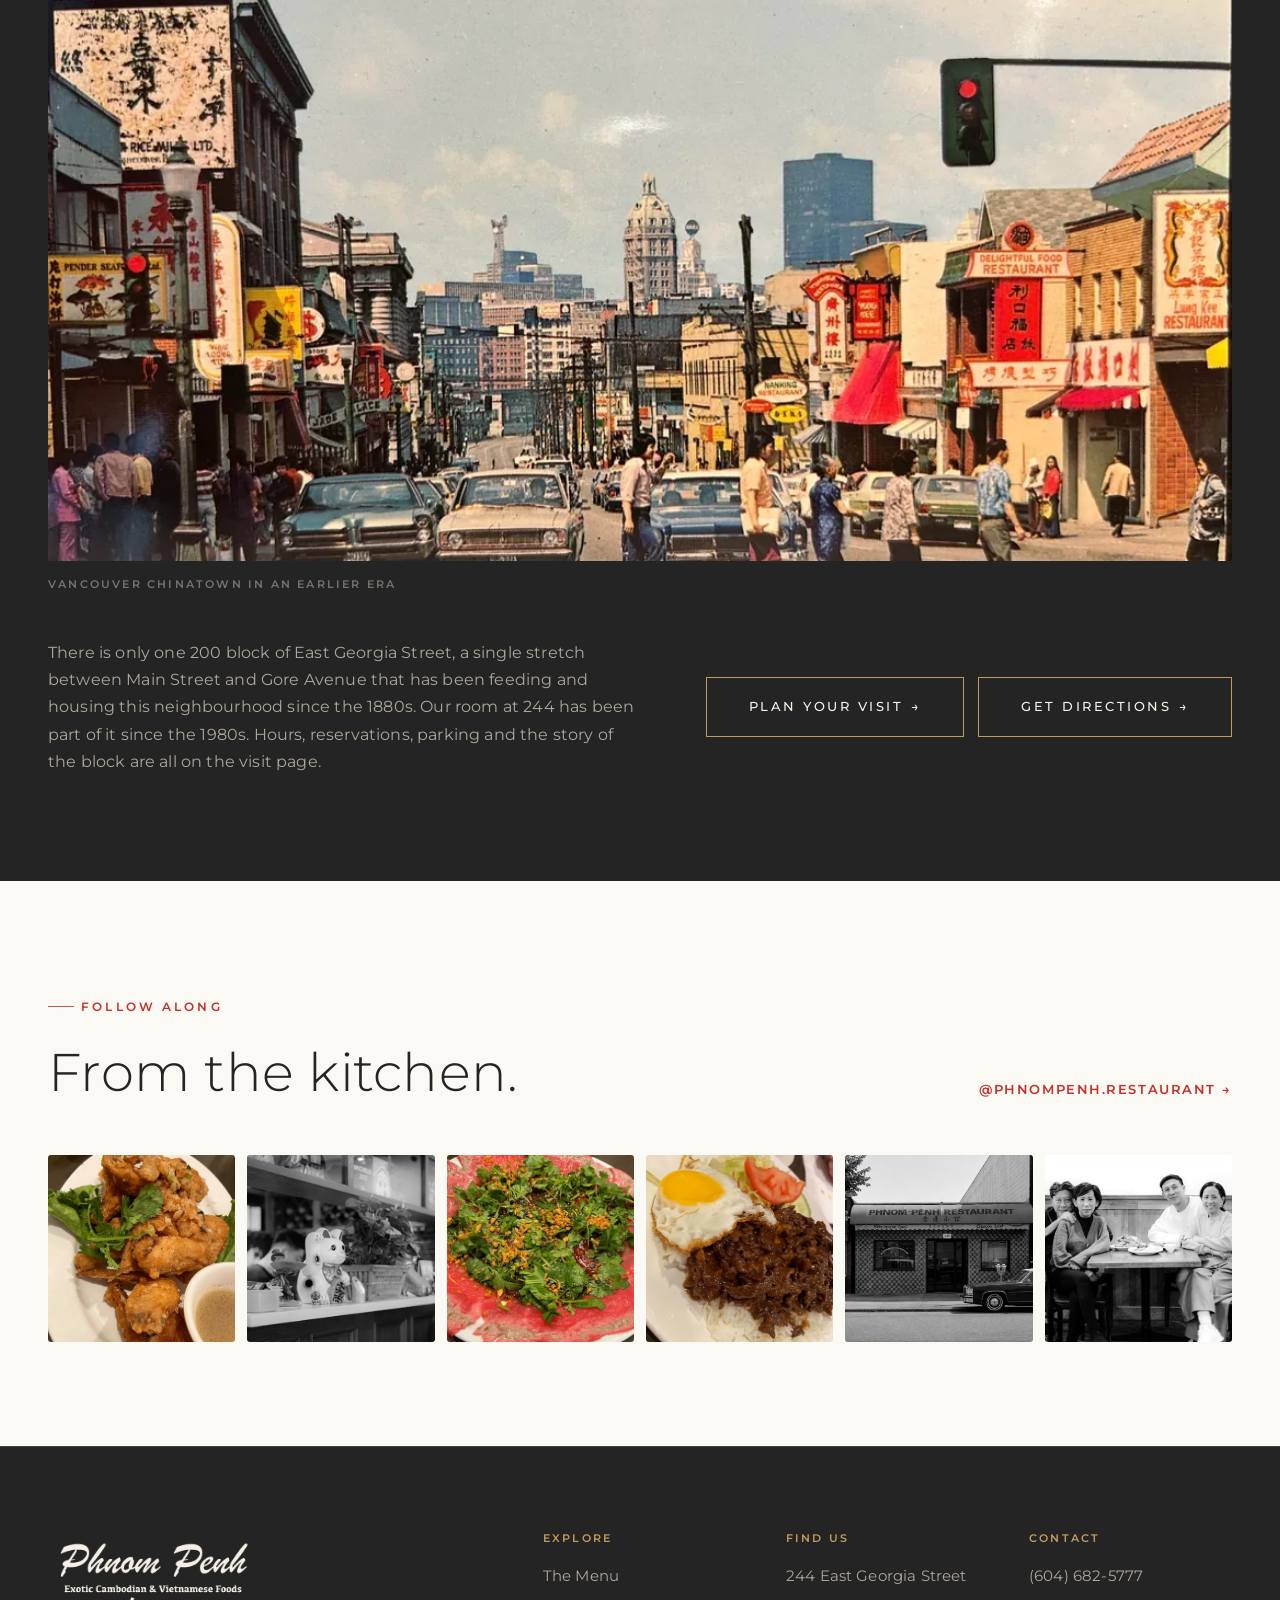
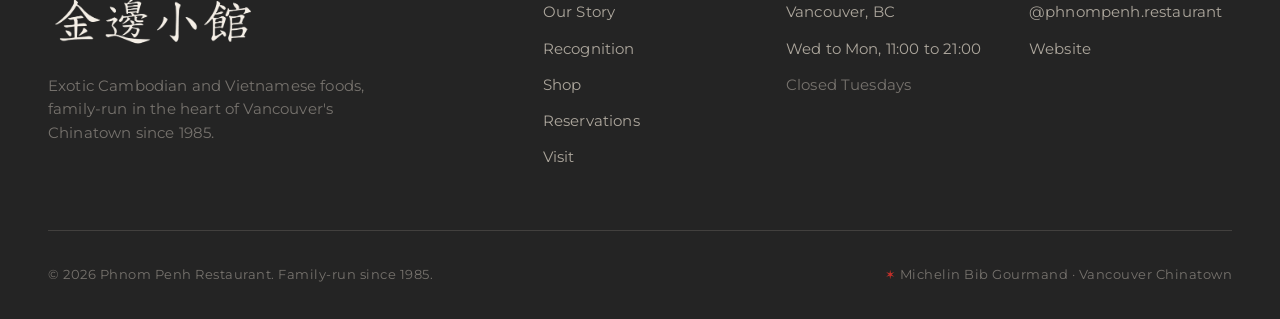
==== commit f8bf7e43: "Chinatown-forward homepage, photo feed, Our Block story, archival image - Swap the visit page neighb" ====
--- a/index.html
+++ b/index.html
@@ -168,79 +168,76 @@
     </div>
   </section>
 
-  <!-- news & reviews -->
-  <section class="news" id="news" aria-label="News and reviews">
-    <div class="wrap">
-      <div class="news-head reveal">
-        <p class="eyebrow">Press &amp; Reviews</p>
-        <h2>In the news.</h2>
-      </div>
-
-      <a class="news-feature reveal d1" href="https://guide.michelin.com/en/search?q=Phnom%20Penh" target="_blank" rel="noopener">
-        <div class="nf-side">
-          <span class="nf-label">Featured</span>
-          <span class="nf-meta">Michelin Guide<br>2022 &ndash; 2025</span>
-        </div>
-        <div class="nf-main">
-          <h3>A Bib Gourmand, four years running.</h3>
-          <p>Recognized by the Michelin Guide every year since its Vancouver debut in 2022, for cooking that delivers exceptional value in one small Chinatown room.</p>
-          <span class="link">Read on the Michelin Guide <span class="ar">&rarr;</span></span>
-        </div>
-      </a>
-
-      <div class="news-grid">
-        <a class="nc reveal" href="https://www.straight.com/" target="_blank" rel="noopener">
-          <div class="nc-top"><span class="nc-src">Georgia Straight</span><span class="nc-read">Read</span></div>
-          <h3>Golden Plates winner</h3>
-          <p>A repeat winner at the Georgia Straight Golden Plates, with recognition for the chicken wings and the room itself.</p>
-        </a>
-        <a class="nc reveal d1" href="https://www.google.com/maps/search/?api=1&amp;query=Phnom+Penh+244+East+Georgia+Street+Vancouver" target="_blank" rel="noopener">
-          <div class="nc-top"><span class="nc-src">Google Reviews</span><span class="nc-read">Read</span></div>
-          <h3>One of Chinatown's most searched</h3>
-          <p>Thousands of reviews from locals and first-timers, and a steady line out the door to prove it.</p>
-        </a>
-        <a class="nc reveal d1" href="https://www.tripadvisor.com/Search?q=Phnom+Penh+Vancouver" target="_blank" rel="noopener">
-          <div class="nc-top"><span class="nc-src">Tripadvisor</span><span class="nc-read">Read</span></div>
-          <h3>A traveller favourite</h3>
-          <p>Visitors from around the world share their first taste of the wings at 244 East Georgia Street.</p>
-        </a>
-        <a class="nc reveal d2" href="https://www.yelp.com/search?find_desc=Phnom+Penh&amp;find_loc=Vancouver+BC" target="_blank" rel="noopener">
-          <div class="nc-top"><span class="nc-src">Yelp</span><span class="nc-read">Read</span></div>
-          <h3>The neighbourhood keeps coming back</h3>
-          <p>Locals return to the same Chinatown room decade after decade, for the same few plates.</p>
-        </a>
-      </div>
-    </div>
-  </section>
-
   <!-- visit -->
   <section class="visit" id="visit">
     <div class="wrap">
       <div class="visit-head reveal">
         <p class="eyebrow">Visit</p>
-        <h2>Find us in Chinatown.</h2>
-      </div>
-      <div class="visit-grid">
-        <div class="visit-col reveal">
-          <h4>Address</h4>
-          <p>244 East Georgia Street<br>Vancouver Chinatown, BC</p>
-          <a class="link" href="https://www.google.com/maps/search/?api=1&amp;query=Phnom+Penh+244+East+Georgia+Street+Vancouver" target="_blank" rel="noopener">Get directions <span class="ar">&rarr;</span></a>
-        </div>
-        <div class="visit-col reveal d1">
-          <h4>Hours</h4>
-          <p>Wednesday to Monday<br>11:00 to 21:00<br><span class="muted">Closed Tuesdays</span></p>
-        </div>
-        <div class="visit-col reveal d2">
-          <h4>Contact</h4>
-          <p><a href="tel:+16046825777">(604) 682-5777</a><br><a href="https://www.instagram.com/phnompenh.restaurant" target="_blank" rel="noopener">@phnompenh.restaurant</a></p>
-        </div>
-      </div>
+        <h2>In the heart of Chinatown.</h2>
+      </div>
+      <figure class="chapters-final reveal d1">
+        <picture>
+          <source srcset="images/legacy-vancouver-chinatown.webp" type="image/webp">
+          <img src="images/legacy-vancouver-chinatown.jpg" width="1080" height="692" alt="A busy Chinatown street lined with neon restaurant signs and cars from decades past" loading="lazy" decoding="async">
+        </picture>
+        <figcaption>Vancouver Chinatown in an earlier era</figcaption>
+      </figure>
       <div class="visit-note reveal d2">
-        <p>Walk in for a table of five or fewer and add your name to the list when you arrive. Groups of six or more can call to reserve, with large tables seated at 5:00pm or 7:00pm. We are not on any delivery app. Call ahead and pick it up fresh from the kitchen.</p>
+        <p>There is only one 200 block of East Georgia Street, a single stretch between Main Street and Gore Avenue that has been feeding and housing this neighbourhood since the 1880s. Our room at 244 has been part of it since the 1980s. Hours, reservations, parking and the story of the block are all on the visit page.</p>
         <div class="visit-cta">
-          <a class="btn btn-red" href="tel:+16046825777">Call to order <span class="ar">&rarr;</span></a>
+          <a class="btn btn-red" href="visit.html">Plan your visit <span class="ar">&rarr;</span></a>
           <a class="btn btn-ghost" href="https://www.google.com/maps/search/?api=1&amp;query=Phnom+Penh+244+East+Georgia+Street+Vancouver" target="_blank" rel="noopener">Get directions <span class="ar">&rarr;</span></a>
         </div>
+      </div>
+    </div>
+  </section>
+
+  <!-- photo feed -->
+  <section class="feed" aria-label="Photo feed">
+    <div class="wrap">
+      <div class="feed-head reveal">
+        <div>
+          <p class="eyebrow">Follow along</p>
+          <h2>From the kitchen.</h2>
+        </div>
+        <a class="link" href="https://www.instagram.com/phnompenh.restaurant" target="_blank" rel="noopener">@phnompenh.restaurant <span class="ar">&rarr;</span></a>
+      </div>
+      <div class="feed-grid reveal d1">
+        <a class="feed-tile" href="https://www.instagram.com/phnompenh.restaurant" target="_blank" rel="noopener">
+          <picture>
+            <source srcset="images/chicken-wings.webp" type="image/webp">
+            <img src="images/chicken-wings.jpg" width="760" height="950" alt="A plate of deep-fried chicken wings with fried garlic and dipping sauce" loading="lazy" decoding="async">
+          </picture>
+        </a>
+        <a class="feed-tile" href="https://www.instagram.com/phnompenh.restaurant" target="_blank" rel="noopener">
+          <picture>
+            <source srcset="images/dining-room-interior.webp" type="image/webp">
+            <img src="images/dining-room-interior.jpg" width="560" height="460" alt="Inside the Chinatown dining room" loading="lazy" decoding="async">
+          </picture>
+        </a>
+        <a class="feed-tile" href="https://www.instagram.com/phnompenh.restaurant" target="_blank" rel="noopener">
+          <picture>
+            <source srcset="images/butter-beef.webp" type="image/webp">
+            <img src="images/butter-beef.jpg" width="760" height="950" alt="Butter beef topped with garlic chips and cilantro" loading="lazy" decoding="async">
+          </picture>
+        </a>
+        <a class="feed-tile" href="https://www.instagram.com/phnompenh.restaurant" target="_blank" rel="noopener">
+          <picture>
+            <source srcset="images/beef-luc-lac.webp" type="image/webp">
+            <img src="images/beef-luc-lac.jpg" width="760" height="950" alt="Wok-seared beef luc lac with fresh greens" loading="lazy" decoding="async">
+          </picture>
+        </a>
+        <a class="feed-tile" href="https://www.instagram.com/phnompenh.restaurant" target="_blank" rel="noopener">
+          <picture>
+            <img src="images/crossing-east-georgia-street.jpg" width="1521" height="1034" alt="Crossing East Georgia Street outside the restaurant" loading="lazy" decoding="async">
+          </picture>
+        </a>
+        <a class="feed-tile" href="https://www.instagram.com/phnompenh.restaurant" target="_blank" rel="noopener">
+          <picture>
+            <source srcset="images/family-at-the-table.webp" type="image/webp">
+            <img src="images/family-at-the-table.jpg" width="900" height="900" alt="The family together at the table" loading="lazy" decoding="async">
+          </picture>
+        </a>
       </div>
     </div>
   </section>
--- a/css/styles.css
+++ b/css/styles.css
@@ -28,6 +28,7 @@
    23. Visit
    24. Footer
    25. Page head, story chapters, shop
+   25b. Light homepage variant, index-2.html
    26. Responsive
 
    RESERVED means no page uses it yet. These are the parts bin for story.html,
@@ -53,6 +54,7 @@
   --red:#C5302A;                        /* accent, prices, rules, dots, nav underline */
   --red-deep:#9E241F;                   /* dark stop of red gradients */
   --gold:#BF9C5C;                       /* button borders, eyebrows, labels */
+  --mint:#57D7A5;                       /* second accent, sparing, dark grounds only, DESIGN.md 2 */
   --line:rgba(243,233,219,.14);         /* hairline on dark */
   --line-strong:rgba(243,233,219,.26);  /* hairline on dark, hover */
   --maxw:1240px;                        /* content container */
@@ -75,7 +77,7 @@
 
 /* Section heading. One size for every section on every page, DESIGN.md 3.
    The colour and the max-width stay with each section. */
-.mich-h2,.legacy-h2,.pop-head h2,.news-head h2,.visit-head h2,.chapter-body h2{
+.mich-h2,.legacy-h2,.pop-head h2,.news-head h2,.visit-head h2,.chapter-body h2,.feed-head h2{
   font-size:clamp(2rem,4.6vw,3.3rem)}
 a{color:inherit;text-decoration:none}
 img{display:block;max-width:100%}
@@ -414,7 +416,38 @@
 
 
 /* ========== visit (redesign) ========== */
-.visit{background:var(--ink);color:var(--paper);padding:104px 0 106px}
+.visit{background:var(--ink);color:var(--paper);padding:104px 0 106px;scroll-margin-top:80px}
+/* Stacked visit sections on visit.html. The grid above already closes with a
+   hairline, so the boundary carries one rule, not two. DESIGN.md 5. */
+.visit + .visit{border-top:none}
+
+/* ---------- photo feed ---------- */
+.feed{background:var(--surface);color:var(--ink);padding:104px 0}
+.feed-head{margin-bottom:54px;display:flex;justify-content:space-between;align-items:flex-end;gap:24px;flex-wrap:wrap}
+.feed-head .eyebrow{color:var(--red)}
+.feed-head .eyebrow::before{background:var(--red);opacity:.8}
+.feed-head h2{color:var(--ink);margin-top:14px}
+.feed .link{color:var(--red)}
+.feed-grid{display:grid;grid-template-columns:repeat(6,1fr);gap:12px}
+.feed-tile{display:block;overflow:hidden;border-radius:3px;aspect-ratio:1/1;background:#e9e2d5}
+.feed-tile picture{display:block;width:100%;height:100%}
+.feed-tile img{width:100%;height:100%;object-fit:cover;transition:transform .8s var(--ease)}
+.feed-tile:hover img{transform:scale(1.05)}
+
+/* Light variant for the alternating sections on visit.html. Mirrors the
+   .theme-light .visit values as a per-section modifier. DESIGN.md 5. */
+.visit-light{background:var(--surface);color:var(--ink)}
+.visit-light .visit-head .eyebrow{color:var(--red)}
+.visit-light .visit-head .eyebrow::before{background:var(--red);opacity:.8}
+.visit-light .visit-head h2{color:var(--ink)}
+.visit-light .visit-col h4{color:var(--red)}
+.visit-light .visit-col p{color:var(--ink)}
+.visit-light .visit-col .muted{color:rgba(36,36,36,.5)}
+.visit-light .visit-col a:not(.link){color:var(--ink)}
+.visit-light .visit-col a:not(.link):hover{color:var(--red)}
+.visit-light .visit-grid{border-bottom-color:rgba(36,36,36,.14)}
+.visit-light .visit-note p{color:rgba(36,36,36,.74)}
+.visit-light .link{color:var(--red)}
 .visit-head{margin-bottom:54px}
 .visit-head .eyebrow{color:var(--gold)}
 .visit-head h2{color:var(--paper)}
@@ -478,7 +511,7 @@
 .pop-note{color:rgba(36,36,36,.5);font-size:.9rem;margin:0}
 /* Buttons start as near-white for dark grounds. Every light section has to
    flip them to ink or they vanish. DESIGN.md 5. */
-.popular .btn,.menu .btn,.mich .btn,.shop .btn{color:var(--ink)}
+.popular .btn,.menu .btn,.mich .btn,.shop .btn,.visit-light .btn{color:var(--ink)}
 
 /* ========== news & reviews ========== */
 .news{position:relative;color:var(--paper);padding:104px 0 108px;
@@ -576,6 +609,67 @@
   margin-top:66px;padding-top:32px;border-top:1px solid rgba(36,36,36,.14)}
 .shop-note{color:rgba(36,36,36,.5);font-size:.9rem;max-width:52ch;margin:0;line-height:1.55}
 
+/* --------------------------------------------------------------------------
+   25b. Light homepage variant                            DESIGN.md 14
+   index-2.html carries class="theme-light" on <body>. Client direction:
+   white and red, the dark grounds are too dramatic. The hero keeps its
+   photograph and scrims, the Michelin section is already the approved look,
+   and the header and footer partials are shared chrome and stay as built.
+   Everything else moves onto --surface using the light section vocabulary
+   from DESIGN.md 2. No new colours.
+   -------------------------------------------------------------------------- */
+.theme-light{background:var(--surface);color:var(--ink)}
+/* The hero headline inherits the body colour. On the variant the body is ink,
+   so the hero restates paper or the headline goes dark on the photograph. */
+.theme-light .hero{color:var(--paper)}
+
+/* Consecutive light sections lose the ground change that marks a boundary,
+   so each one carries the .10 ink section rule instead. DESIGN.md 14. */
+.theme-light .legacy,
+.theme-light .popular,
+.theme-light .news,
+.theme-light .visit{border-top:1px solid rgba(36,36,36,.10)}
+
+/* legacy */
+.theme-light .legacy{background:var(--surface);color:var(--ink)}
+.theme-light .legacy-h2{color:var(--ink)}
+.theme-light .legacy-lead{color:rgba(36,36,36,.6)}
+.theme-light .legacy .btn,
+.theme-light .visit .btn{color:var(--ink)}
+
+/* news. The background photograph goes, the cards borrow the .shop-item
+   idiom, and the featured rail keeps the one red gradient on the page. */
+.theme-light .news{background:var(--surface);color:var(--ink)}
+.theme-light .news-head h2{color:var(--ink)}
+.theme-light .news-feature{background:var(--surface);border-color:rgba(36,36,36,.14)}
+.theme-light .news-feature:hover{border-color:var(--gold)}
+.theme-light .nf-main h3{color:var(--ink)}
+.theme-light .nf-main p{color:rgba(36,36,36,.74)}
+.theme-light .nc{background:var(--surface);border-color:rgba(36,36,36,.14)}
+.theme-light .nc:hover{background:var(--surface);border-color:var(--gold)}
+.theme-light .nc h3{color:var(--ink)}
+.theme-light .nc p{color:rgba(36,36,36,.6)}
+.theme-light .nc-read{color:rgba(36,36,36,.5)}
+.theme-light .nc:hover .nc-read{color:var(--red)}
+
+/* visit */
+.theme-light .visit{background:var(--surface);color:var(--ink)}
+.theme-light .visit-head .eyebrow{color:var(--red)}
+.theme-light .visit-head .eyebrow::before{background:var(--red);opacity:.8}
+.theme-light .visit-head h2{color:var(--ink)}
+.theme-light .visit-col h4{color:var(--red)}
+.theme-light .visit-col p{color:var(--ink)}
+.theme-light .visit-col .muted{color:rgba(36,36,36,.5)}
+.theme-light .visit-col a:not(.link){color:var(--ink)}
+.theme-light .visit-col a:not(.link):hover{color:var(--red)}
+.theme-light .visit-grid{border-bottom-color:rgba(36,36,36,.14)}
+.theme-light .visit-note p{color:rgba(36,36,36,.74)}
+
+/* On light grounds red replaces gold for text links, the .mich-eyebrow and
+   .pop-more h4 idiom. Gold stays on buttons and hover borders. DESIGN.md 14. */
+.theme-light .news .link,
+.theme-light .visit .link{color:var(--red)}
+
 /* ==========================================================================
    26. Responsive. Two breakpoints, and only two.
 
@@ -610,6 +704,9 @@
   .foot-top{grid-template-columns:1fr;gap:38px}
 
   .shop-grid{grid-template-columns:1fr 1fr}
+
+  /* photo feed */
+  .feed-grid{grid-template-columns:repeat(3,1fr)}
 
   /* menu nav */
   .menu-nav{padding:10px 0;top:0}
@@ -691,6 +788,9 @@
   .menu-items{grid-template-columns:1fr;gap:20px}
   .menu-foot{flex-direction:column;align-items:flex-start}
 
+  /* photo feed */
+  .feed-grid{grid-template-columns:repeat(2,1fr)}
+
   /* menu nav: show main categories and their subcategories on mobile/tablet */
   .menu-nav{padding:0}
   .menu-nav-main-track{display:flex}
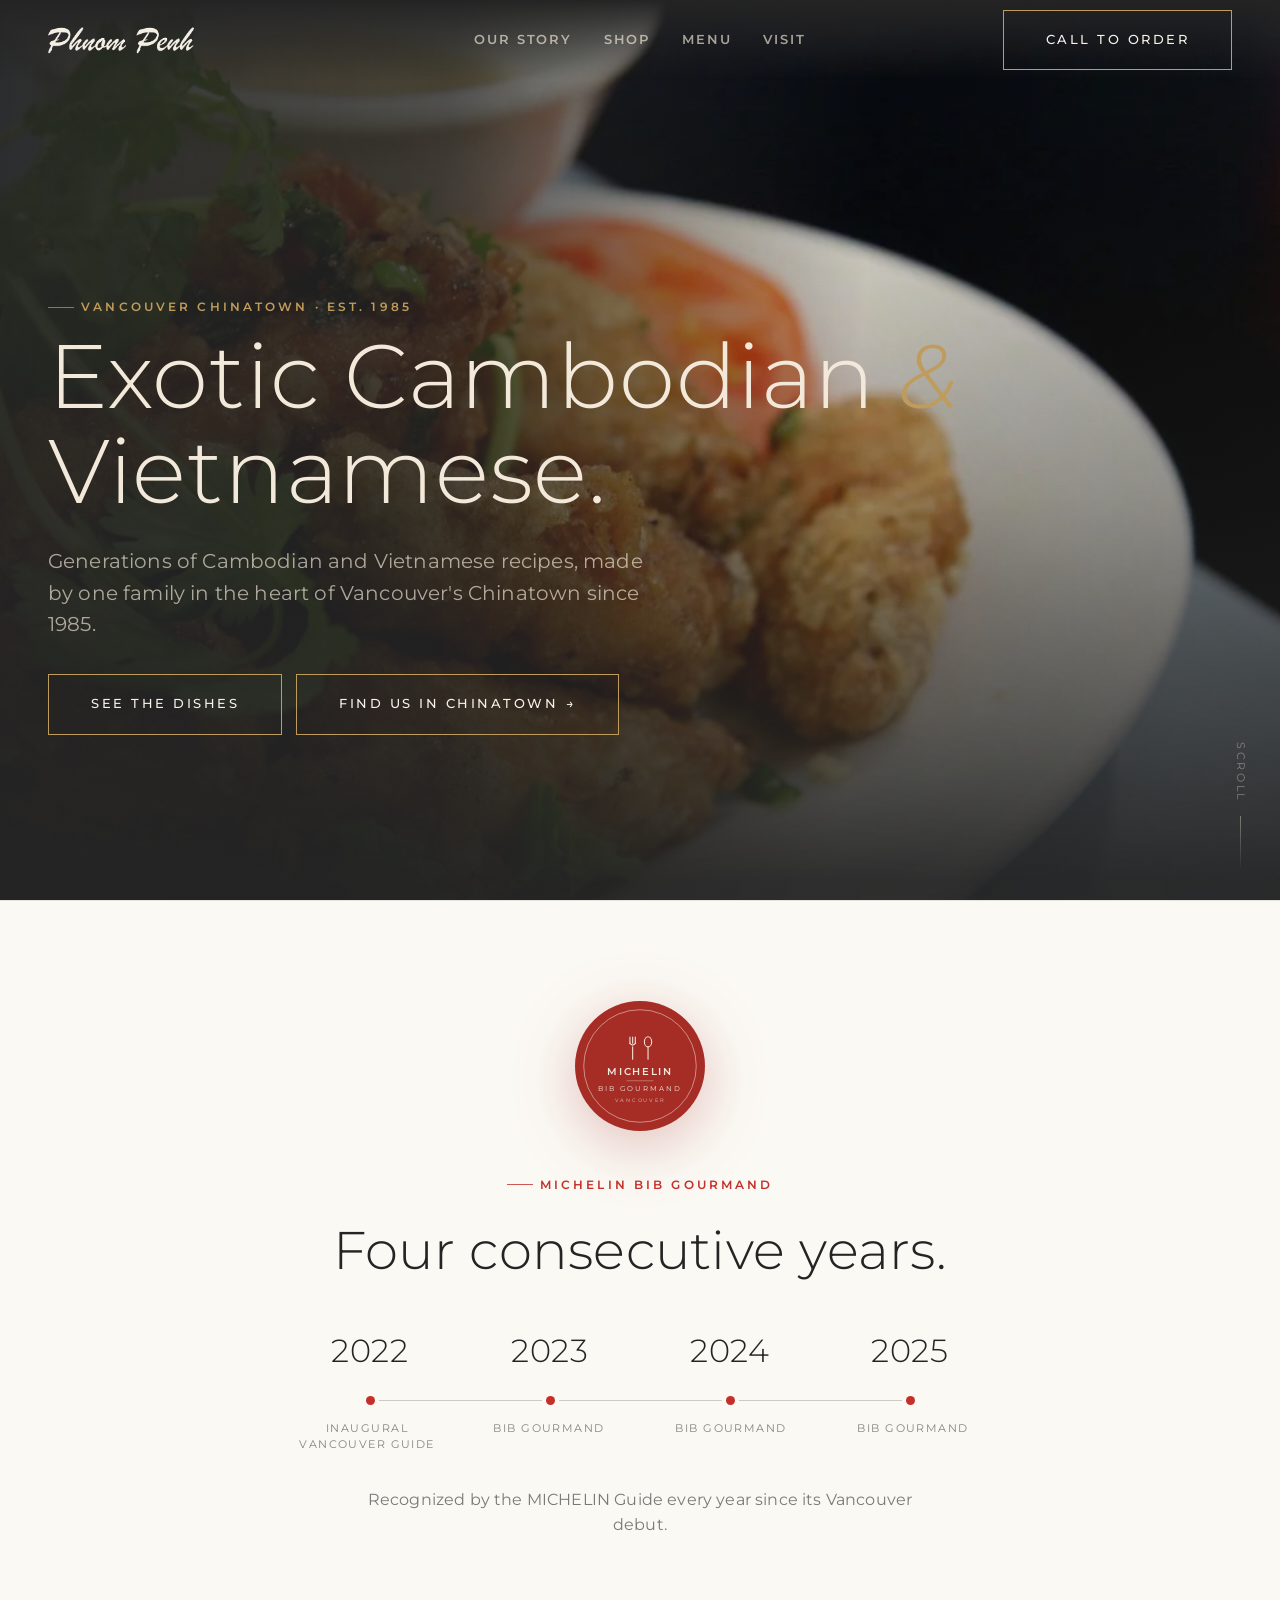
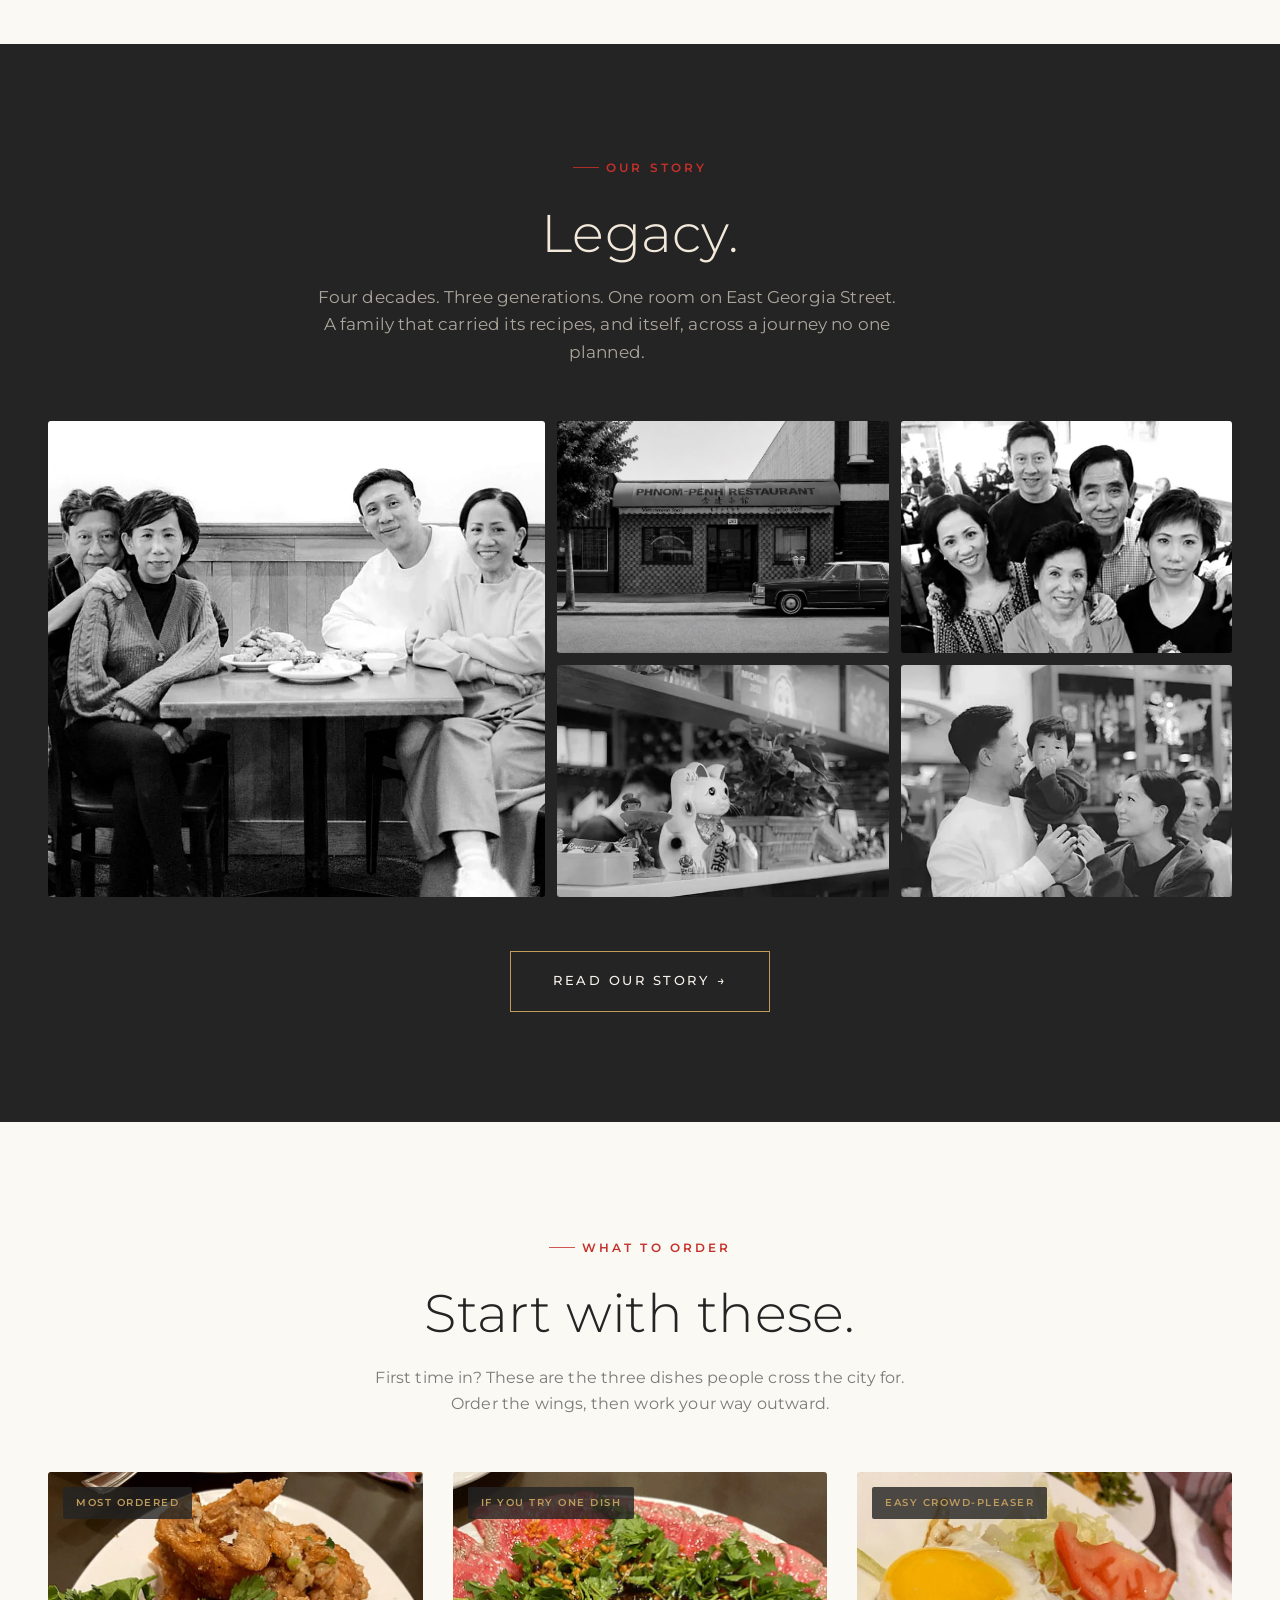
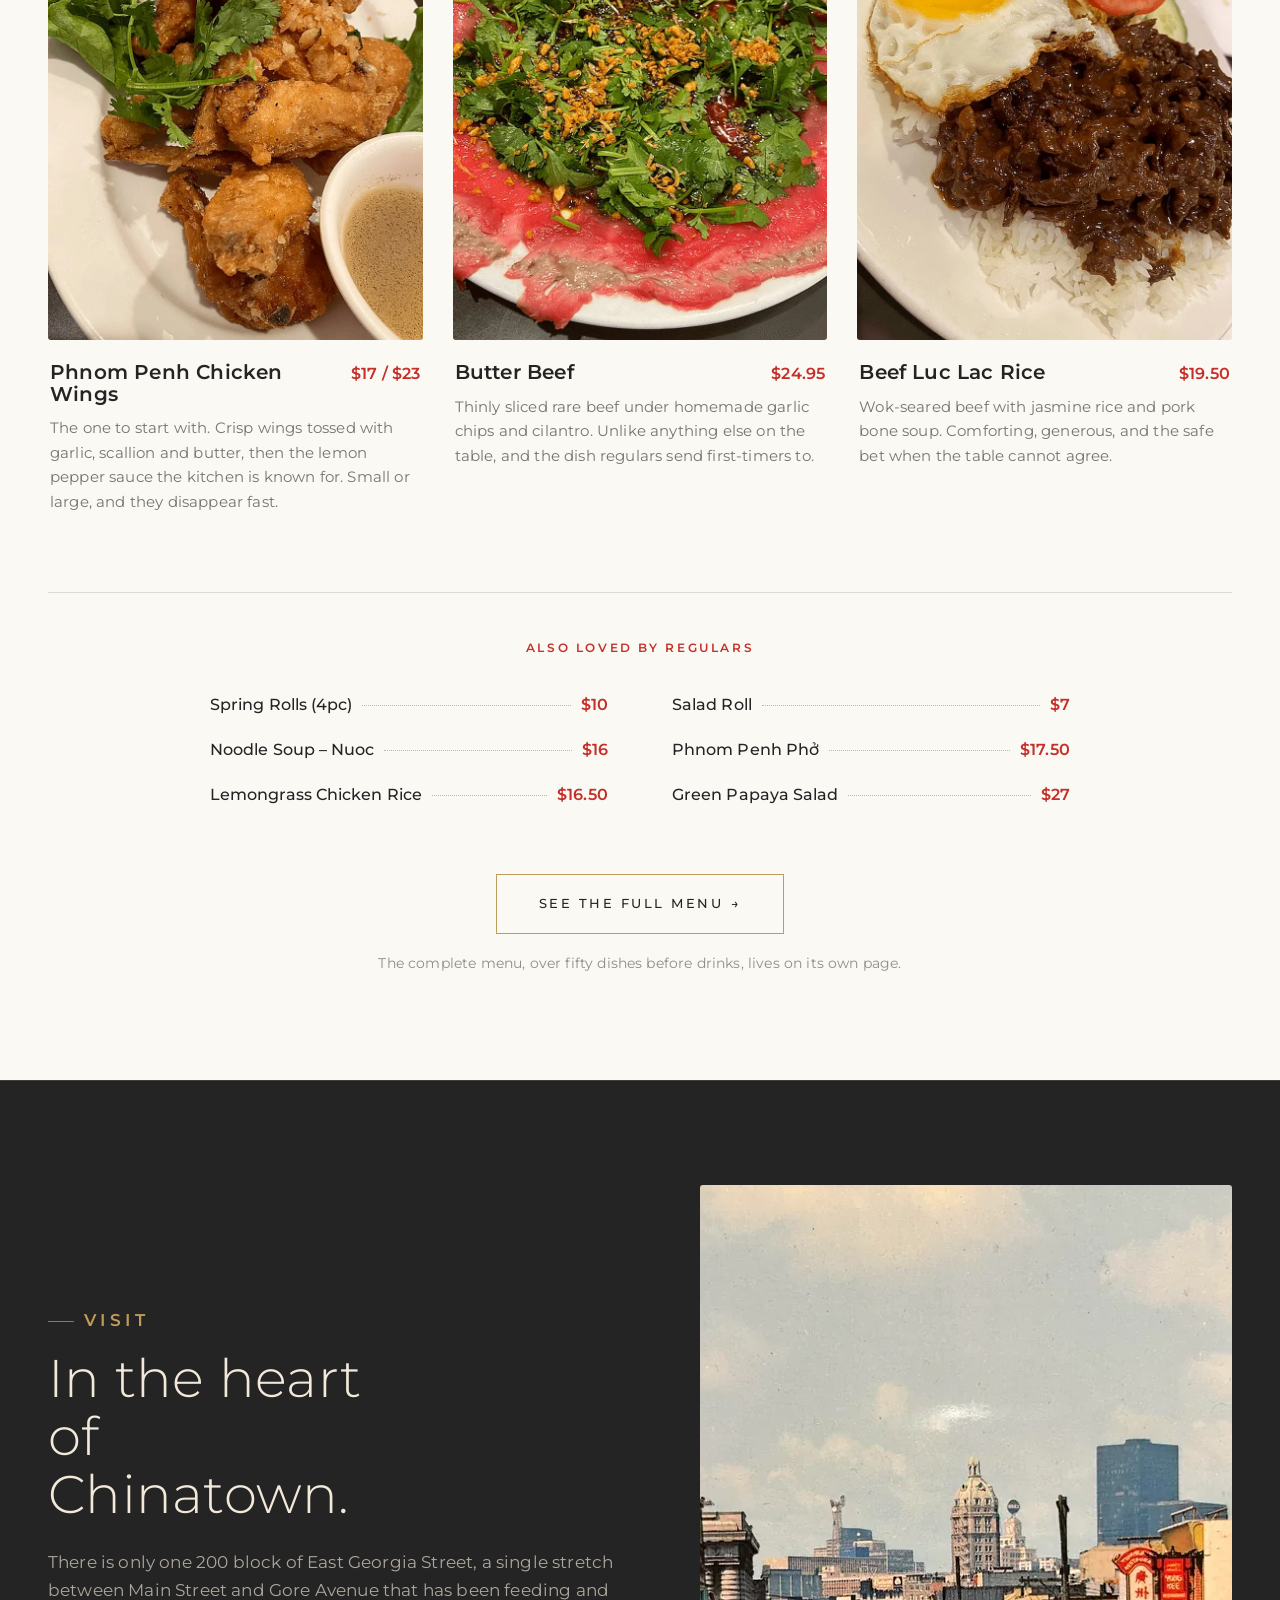
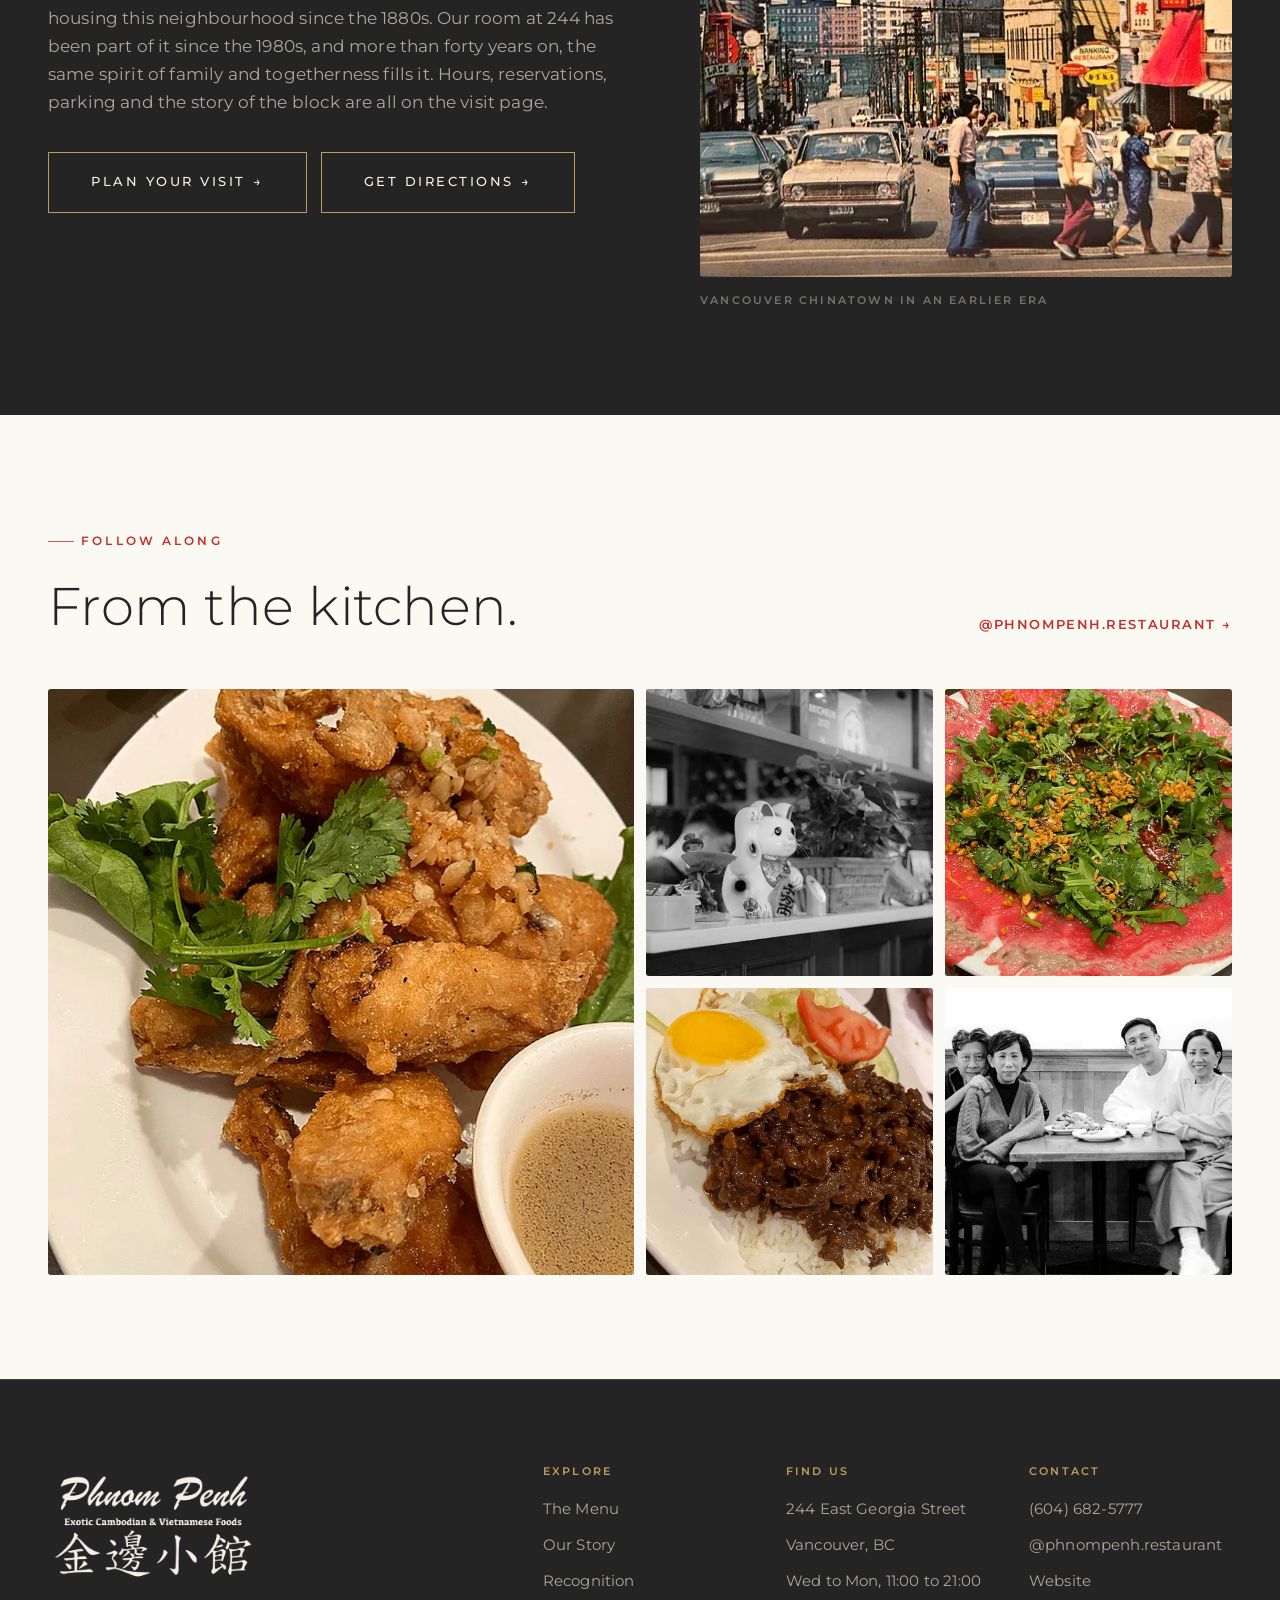
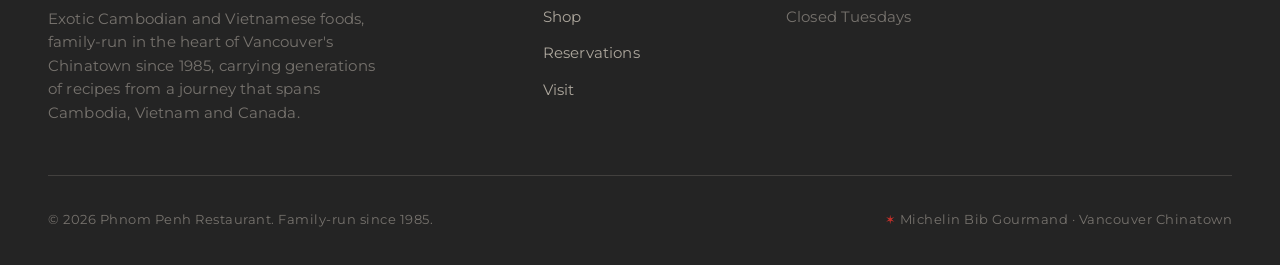
==== commit aa18452d: "Redesign homepage visit and feed sections, weave positioning message site wide - Visit section becom" ====
--- a/index.html
+++ b/index.html
@@ -25,7 +25,7 @@
     <div class="wrap hero-inner">
       <p class="eyebrow reveal d1">Vancouver Chinatown &middot; Est. 1985</p>
       <h1 class="reveal d2">Exotic Cambodian <span class="amp">&amp;</span> Vietnamese.</h1>
-      <p class="hero-sub reveal d3">Cambodian and Vietnamese cooking, made by one family in the heart of Vancouver's Chinatown since 1985.</p>
+      <p class="hero-sub reveal d3">Generations of Cambodian and Vietnamese recipes, made by one family in the heart of Vancouver's Chinatown since 1985.</p>
       <div class="hero-cta reveal d4">
         <a class="btn btn-red" href="#dishes">See the dishes</a>
         <a class="btn btn-ghost" href="#visit">Find us in Chinatown <span class="ar">&rarr;</span></a>
@@ -171,23 +171,25 @@
   <!-- visit -->
   <section class="visit" id="visit">
     <div class="wrap">
-      <div class="visit-head reveal">
-        <p class="eyebrow">Visit</p>
-        <h2>In the heart of Chinatown.</h2>
-      </div>
-      <figure class="chapters-final reveal d1">
-        <picture>
-          <source srcset="images/legacy-vancouver-chinatown.webp" type="image/webp">
-          <img src="images/legacy-vancouver-chinatown.jpg" width="1080" height="692" alt="A busy Chinatown street lined with neon restaurant signs and cars from decades past" loading="lazy" decoding="async">
-        </picture>
-        <figcaption>Vancouver Chinatown in an earlier era</figcaption>
-      </figure>
-      <div class="visit-note reveal d2">
-        <p>There is only one 200 block of East Georgia Street, a single stretch between Main Street and Gore Avenue that has been feeding and housing this neighbourhood since the 1880s. Our room at 244 has been part of it since the 1980s. Hours, reservations, parking and the story of the block are all on the visit page.</p>
-        <div class="visit-cta">
-          <a class="btn btn-red" href="visit.html">Plan your visit <span class="ar">&rarr;</span></a>
-          <a class="btn btn-ghost" href="https://www.google.com/maps/search/?api=1&amp;query=Phnom+Penh+244+East+Georgia+Street+Vancouver" target="_blank" rel="noopener">Get directions <span class="ar">&rarr;</span></a>
-        </div>
+      <div class="visit-split">
+        <div class="visit-split-body reveal">
+          <div class="visit-head">
+            <p class="eyebrow">Visit</p>
+            <h2>In the heart of Chinatown.</h2>
+          </div>
+          <p>There is only one 200 block of East Georgia Street, a single stretch between Main Street and Gore Avenue that has been feeding and housing this neighbourhood since the 1880s. Our room at 244 has been part of it since the 1980s, and more than forty years on, the same spirit of family and togetherness fills it. Hours, reservations, parking and the story of the block are all on the visit page.</p>
+          <div class="visit-cta">
+            <a class="btn btn-red" href="visit.html">Plan your visit <span class="ar">&rarr;</span></a>
+            <a class="btn btn-ghost" href="https://www.google.com/maps/search/?api=1&amp;query=Phnom+Penh+244+East+Georgia+Street+Vancouver" target="_blank" rel="noopener">Get directions <span class="ar">&rarr;</span></a>
+          </div>
+        </div>
+        <figure class="reveal d1">
+          <picture>
+            <source srcset="images/legacy-vancouver-chinatown.webp" type="image/webp">
+            <img src="images/legacy-vancouver-chinatown.jpg" width="1080" height="692" alt="A busy Chinatown street lined with neon restaurant signs and cars from decades past" loading="lazy" decoding="async">
+          </picture>
+          <figcaption>Vancouver Chinatown in an earlier era</figcaption>
+        </figure>
       </div>
     </div>
   </section>
@@ -203,7 +205,7 @@
         <a class="link" href="https://www.instagram.com/phnompenh.restaurant" target="_blank" rel="noopener">@phnompenh.restaurant <span class="ar">&rarr;</span></a>
       </div>
       <div class="feed-grid reveal d1">
-        <a class="feed-tile" href="https://www.instagram.com/phnompenh.restaurant" target="_blank" rel="noopener">
+        <a class="feed-tile feed-tile-big" href="https://www.instagram.com/phnompenh.restaurant" target="_blank" rel="noopener">
           <picture>
             <source srcset="images/chicken-wings.webp" type="image/webp">
             <img src="images/chicken-wings.jpg" width="760" height="950" alt="A plate of deep-fried chicken wings with fried garlic and dipping sauce" loading="lazy" decoding="async">
@@ -229,11 +231,6 @@
         </a>
         <a class="feed-tile" href="https://www.instagram.com/phnompenh.restaurant" target="_blank" rel="noopener">
           <picture>
-            <img src="images/crossing-east-georgia-street.jpg" width="1521" height="1034" alt="Crossing East Georgia Street outside the restaurant" loading="lazy" decoding="async">
-          </picture>
-        </a>
-        <a class="feed-tile" href="https://www.instagram.com/phnompenh.restaurant" target="_blank" rel="noopener">
-          <picture>
             <source srcset="images/family-at-the-table.webp" type="image/webp">
             <img src="images/family-at-the-table.jpg" width="900" height="900" alt="The family together at the table" loading="lazy" decoding="async">
           </picture>
--- a/css/styles.css
+++ b/css/styles.css
@@ -421,6 +421,16 @@
    hairline, so the boundary carries one rule, not two. DESIGN.md 5. */
 .visit + .visit{border-top:none}
 
+/* ---------- homepage visit split ---------- */
+.visit-split{display:grid;grid-template-columns:1.05fr .95fr;gap:64px;align-items:center}
+.visit-split .visit-head{margin-bottom:0}
+.visit-split-body p{color:var(--paper-dim);margin:26px 0 0;max-width:54ch;font-size:1.05rem;line-height:1.66}
+.visit-split .visit-cta{margin-top:36px}
+.visit-split figure{margin:0}
+.visit-split img{width:100%;aspect-ratio:5/4;object-fit:cover;border-radius:3px;display:block;background:var(--ink-2)}
+.visit-split figcaption{margin-top:14px;font-size:11px;font-weight:600;letter-spacing:.2em;
+  text-transform:uppercase;color:var(--paper-faint)}
+
 /* ---------- photo feed ---------- */
 .feed{background:var(--surface);color:var(--ink);padding:104px 0}
 .feed-head{margin-bottom:54px;display:flex;justify-content:space-between;align-items:flex-end;gap:24px;flex-wrap:wrap}
@@ -428,9 +438,10 @@
 .feed-head .eyebrow::before{background:var(--red);opacity:.8}
 .feed-head h2{color:var(--ink);margin-top:14px}
 .feed .link{color:var(--red)}
-.feed-grid{display:grid;grid-template-columns:repeat(6,1fr);gap:12px}
-.feed-tile{display:block;overflow:hidden;border-radius:3px;aspect-ratio:1/1;background:#e9e2d5}
-.feed-tile picture{display:block;width:100%;height:100%}
+.feed-grid{display:grid;grid-template-columns:repeat(4,1fr);gap:12px}
+.feed-tile{display:block;overflow:hidden;border-radius:3px;aspect-ratio:1/1;background:#e9e2d5;position:relative}
+.feed-tile-big{grid-column:span 2;grid-row:span 2;aspect-ratio:auto}
+.feed-tile picture{display:block;position:absolute;inset:0}
 .feed-tile img{width:100%;height:100%;object-fit:cover;transition:transform .8s var(--ease)}
 .feed-tile:hover img{transform:scale(1.05)}
 
@@ -705,8 +716,8 @@
 
   .shop-grid{grid-template-columns:1fr 1fr}
 
-  /* photo feed */
-  .feed-grid{grid-template-columns:repeat(3,1fr)}
+  /* homepage visit split */
+  .visit-split{gap:40px}
 
   /* menu nav */
   .menu-nav{padding:10px 0;top:0}
@@ -788,8 +799,13 @@
   .menu-items{grid-template-columns:1fr;gap:20px}
   .menu-foot{flex-direction:column;align-items:flex-start}
 
-  /* photo feed */
+  /* homepage visit split */
+  .visit-split{grid-template-columns:1fr;gap:30px}
+
+  /* photo feed. On two columns the big tile owns its rows, so it carries
+     its own ratio, full width above the small tiles. */
   .feed-grid{grid-template-columns:repeat(2,1fr)}
+  .feed-tile-big{grid-row:auto;aspect-ratio:16/10}
 
   /* menu nav: show main categories and their subcategories on mobile/tablet */
   .menu-nav{padding:0}
